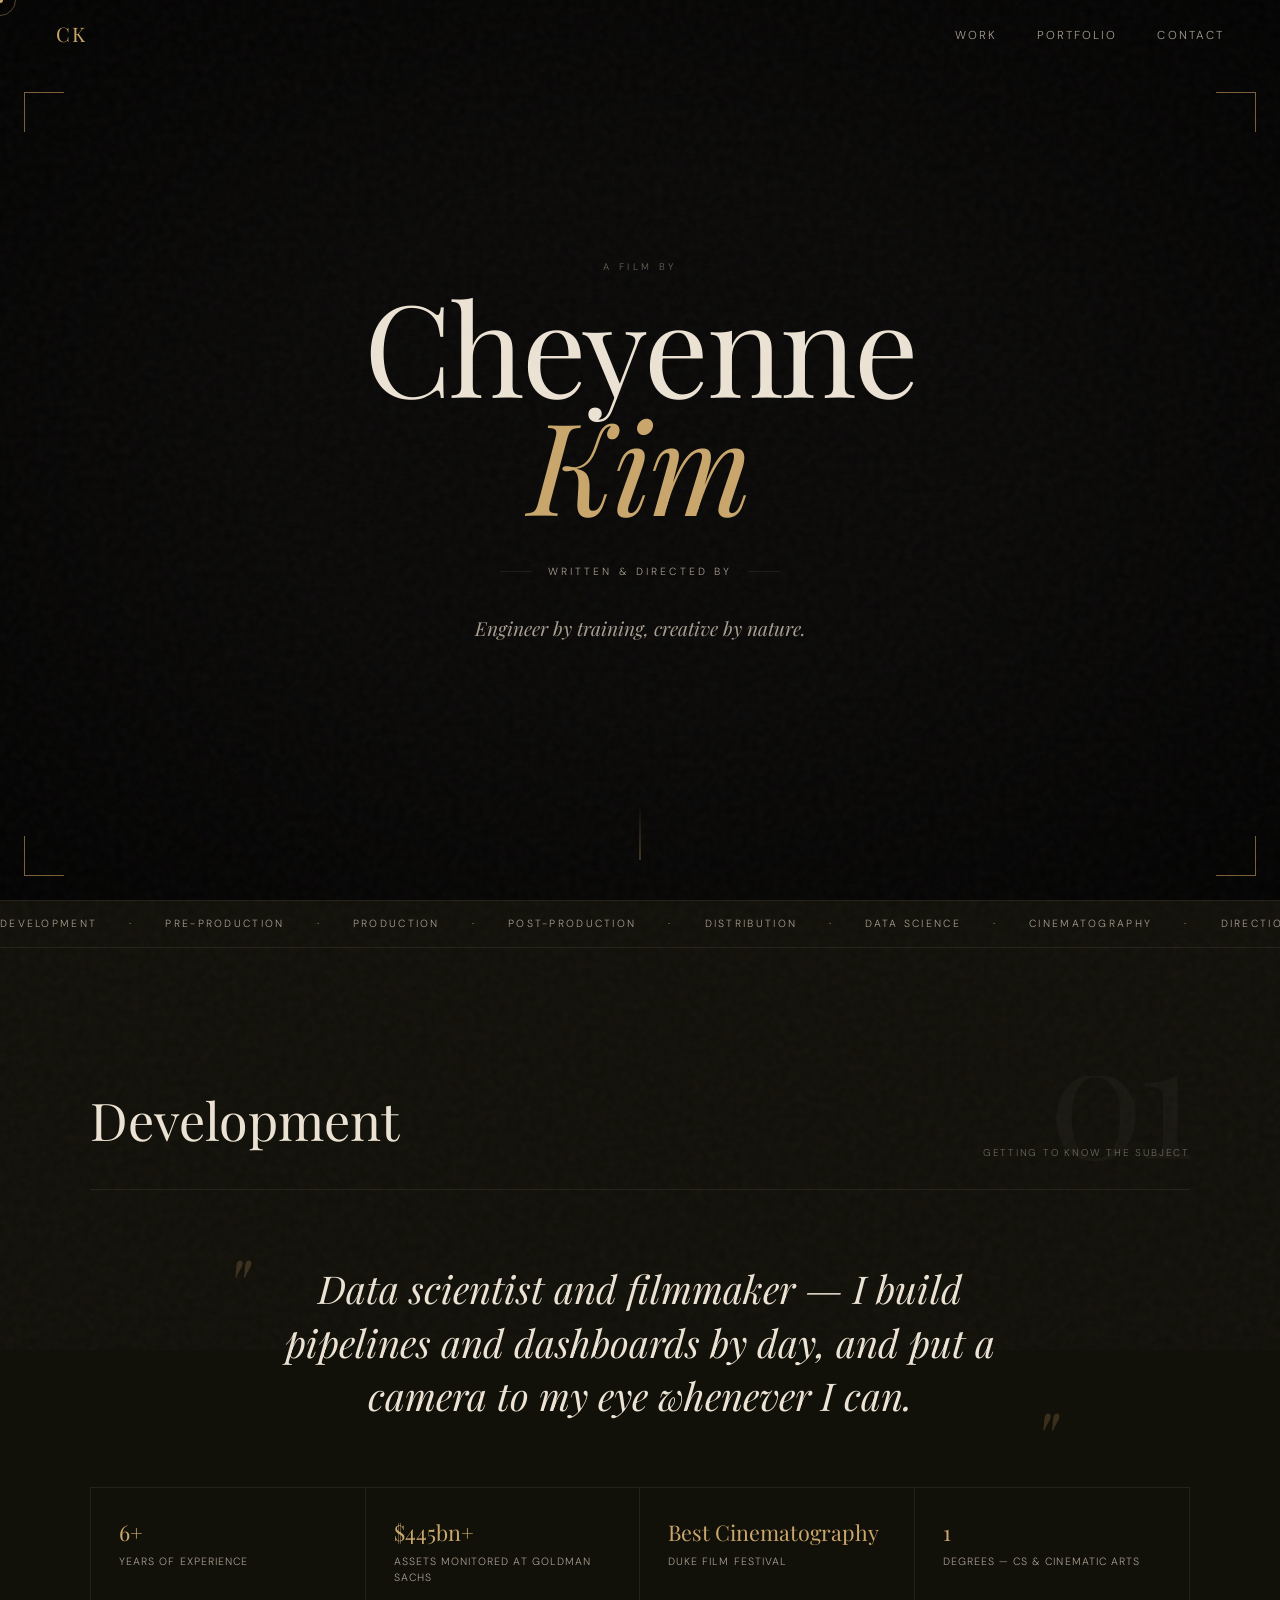
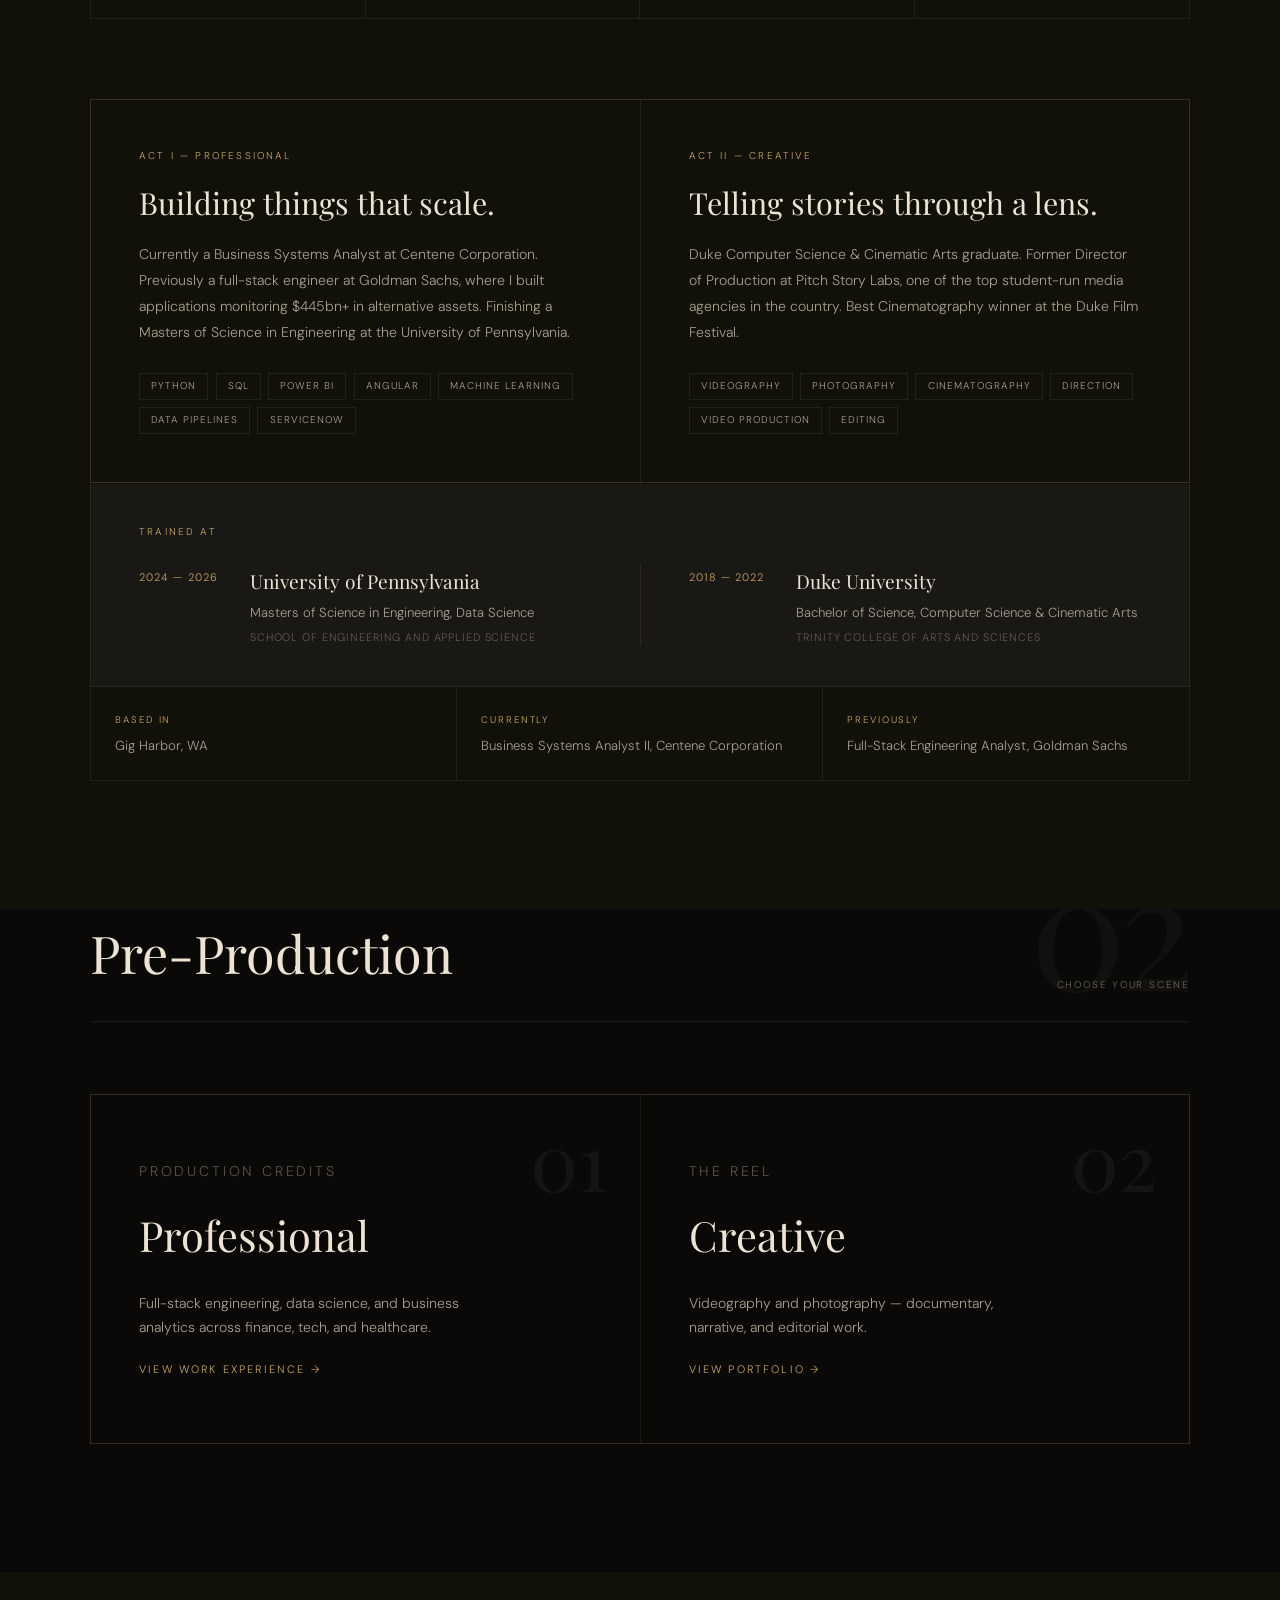
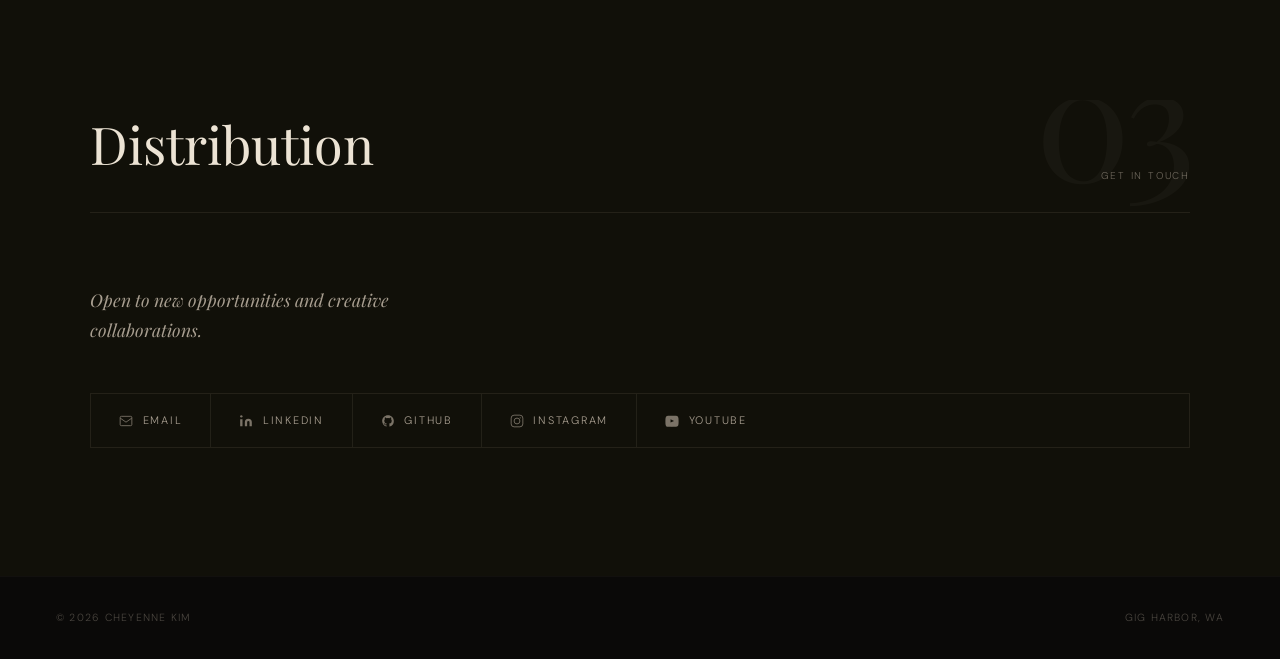
==== index.html @ cd40ec51 "Film-themed site: stage labels, education highlights, Masters/University of Pennsylvania, film proce" ====
<!DOCTYPE html>
<html lang="en">
<head>
  <meta charset="UTF-8" />
  <meta name="viewport" content="width=device-width, initial-scale=1.0" />
  <title>Cheyenne Kim</title>
  <link rel="preconnect" href="https://fonts.googleapis.com" />
  <link rel="preconnect" href="https://fonts.gstatic.com" crossorigin />
  <link href="https://fonts.googleapis.com/css2?family=Playfair+Display:ital,wght@0,400;0,600;1,400&family=DM+Sans:wght@300;400;500&display=swap" rel="stylesheet" />
  <link rel="stylesheet" href="styles.css" />
</head>
<body>

  <div id="loader">
    <span class="loader-logo">CK</span>
    <div class="loader-bar"><div class="loader-bar-fill"></div></div>
  </div>

  <div id="cursor"></div>
  <div id="cursor-ring"></div>
  <div class="grain"></div>

  <nav id="nav">
    <a href="index.html" class="nav-logo">CK</a>
    <ul class="nav-links">
      <li><a href="work.html">Work</a></li>
      <li><a href="portfolio.html">Portfolio</a></li>
      <li><a href="#contact">Contact</a></li>
    </ul>
  </nav>

  <!-- Hero -->
  <section id="hero">
    <div class="hero-frame">
      <span></span><span></span><span></span><span></span>
    </div>
    <div class="hero-content">
      <p class="hero-film-credit">A Film By</p>
      <h1>
        <span class="scramble" data-value="Cheyenne">Cheyenne</span><em><span class="scramble" data-value="Kim">Kim</span></em>
      </h1>
      <p class="hero-credit">Written &amp; Directed By</p>
      <p class="hero-tagline">Engineer by training, creative by nature.</p>
    </div>
    <a href="#about" class="scroll-hint" aria-label="Scroll down">
      <span></span>
    </a>
  </section>

  <!-- Marquee -->
  <div class="marquee-strip">
    <div class="marquee-track">
      <span>Development</span><span class="marquee-dot">·</span>
      <span>Pre-Production</span><span class="marquee-dot">·</span>
      <span>Production</span><span class="marquee-dot">·</span>
      <span>Post-Production</span><span class="marquee-dot">·</span>
      <span>Distribution</span><span class="marquee-dot">·</span>
      <span>Data Science</span><span class="marquee-dot">·</span>
      <span>Cinematography</span><span class="marquee-dot">·</span>
      <span>Direction</span><span class="marquee-dot">·</span>
      <span>Engineering</span><span class="marquee-dot">·</span>
      <span>Photography</span><span class="marquee-dot">·</span>
      <span>Development</span><span class="marquee-dot">·</span>
      <span>Pre-Production</span><span class="marquee-dot">·</span>
      <span>Production</span><span class="marquee-dot">·</span>
      <span>Post-Production</span><span class="marquee-dot">·</span>
      <span>Distribution</span><span class="marquee-dot">·</span>
      <span>Data Science</span><span class="marquee-dot">·</span>
      <span>Cinematography</span><span class="marquee-dot">·</span>
      <span>Direction</span><span class="marquee-dot">·</span>
      <span>Engineering</span><span class="marquee-dot">·</span>
      <span>Photography</span><span class="marquee-dot">·</span>
    </div>
  </div>

  <!-- Development — About -->
  <section id="about">
    <div class="container">
      <div class="section-header">
        <span class="section-num">01</span>
        <h2>Development</h2>
        <span class="section-stage">Getting to know the subject</span>
      </div>

      <p class="about-intro">
        Data scientist and filmmaker — I build pipelines and dashboards by day, and put a camera to my eye whenever I can.
      </p>

      <div class="about-stats">
        <div class="about-stat">
          <span class="about-stat-value" data-count="7" data-suffix="+">7+</span>
          <span class="about-stat-label">Years of experience</span>
        </div>
        <div class="about-stat">
          <span class="about-stat-value">$445bn+</span>
          <span class="about-stat-label">Assets monitored at Goldman Sachs</span>
        </div>
        <div class="about-stat">
          <span class="about-stat-value">Best Cinematography</span>
          <span class="about-stat-label">Duke Film Festival</span>
        </div>
        <div class="about-stat">
          <span class="about-stat-value" data-count="2" data-suffix="">2</span>
          <span class="about-stat-label">Degrees — CS &amp; Cinematic Arts</span>
        </div>
      </div>

      <!-- Dual panels -->
      <div class="about-panels">
        <div class="about-panel">
          <p class="about-panel-label">Act I — Professional</p>
          <h3 class="about-panel-heading">Building things that scale.</h3>
          <p class="about-panel-body">Currently a Business Systems Analyst at Centene Corporation. Previously a full-stack engineer at Goldman Sachs, where I built applications monitoring $445bn+ in alternative assets. Finishing a Masters of Science in Engineering at the University of Pennsylvania.</p>
          <div class="about-panel-tags">
            <span>Python</span><span>SQL</span><span>Power BI</span>
            <span>Angular</span><span>Machine Learning</span>
            <span>Data Pipelines</span><span>ServiceNow</span>
          </div>
        </div>
        <div class="about-panel">
          <p class="about-panel-label">Act II — Creative</p>
          <h3 class="about-panel-heading">Telling stories through a lens.</h3>
          <p class="about-panel-body">Duke Computer Science &amp; Cinematic Arts graduate. Former Director of Production at Pitch Story Labs, one of the top student-run media agencies in the country. Best Cinematography winner at the Duke Film Festival.</p>
          <div class="about-panel-tags">
            <span>Videography</span><span>Photography</span>
            <span>Cinematography</span><span>Direction</span>
            <span>Video Production</span><span>Editing</span>
          </div>
        </div>
      </div>

      <!-- Education — highlighted -->
      <div class="about-education">
        <p class="about-panel-label">Trained At</p>
        <div class="edu-items">
          <div class="edu-item">
            <span class="edu-years">2024 — 2026</span>
            <div class="edu-detail">
              <p class="edu-school">University of Pennsylvania</p>
              <p class="edu-degree">Masters of Science in Engineering, Data Science</p>
              <p class="edu-sub">School of Engineering and Applied Science</p>
            </div>
          </div>
          <div class="edu-divider"></div>
          <div class="edu-item">
            <span class="edu-years">2018 — 2022</span>
            <div class="edu-detail">
              <p class="edu-school">Duke University</p>
              <p class="edu-degree">Bachelor of Science, Computer Science &amp; Cinematic Arts</p>
              <p class="edu-sub">Trinity College of Arts and Sciences</p>
            </div>
          </div>
        </div>
      </div>

      <!-- Meta row -->
      <div class="about-meta-row">
        <div class="about-meta-item">
          <span class="about-meta-label">Based in</span>
          <span>Gig Harbor, WA</span>
        </div>
        <div class="about-meta-item">
          <span class="about-meta-label">Currently</span>
          <span>Business Systems Analyst II, Centene Corporation</span>
        </div>
        <div class="about-meta-item">
          <span class="about-meta-label">Previously</span>
          <span>Full-Stack Engineering Analyst, Goldman Sachs</span>
        </div>
      </div>

    </div>
  </section>

  <!-- Pre-Production — Cards -->
  <section id="overview">
    <div class="container">
      <div class="section-header">
        <span class="section-num">02</span>
        <h2>Pre-Production</h2>
        <span class="section-stage">Choose your scene</span>
      </div>
      <div class="overview-grid">

        <a href="work.html" class="overview-card">
          <div class="overview-card-inner">
            <span class="overview-card-num">01</span>
            <p class="overview-card-stage">Production Credits</p>
            <h3>Professional</h3>
            <p>Full-stack engineering, data science, and business analytics across finance, tech, and healthcare.</p>
            <span class="overview-card-link">View Work Experience →</span>
          </div>
        </a>

        <a href="portfolio.html" class="overview-card">
          <div class="overview-card-inner">
            <span class="overview-card-num">02</span>
            <p class="overview-card-stage">The Reel</p>
            <h3>Creative</h3>
            <p>Videography and photography — documentary, narrative, and editorial work.</p>
            <span class="overview-card-link">View Portfolio →</span>
          </div>
        </a>

      </div>
    </div>
  </section>

  <!-- Distribution — Contact -->
  <section id="contact">
    <div class="container contact-inner">
      <div class="section-header">
        <span class="section-num">03</span>
        <h2>Distribution</h2>
        <span class="section-stage">Get in touch</span>
      </div>
      <p class="contact-blurb">Open to new opportunities and creative collaborations.</p>
      <div class="contact-links">
        <a href="mailto:00cheyennekim@gmail.com">
          <svg viewBox="0 0 24 24" fill="none" stroke="currentColor" stroke-width="1.5"><rect x="2" y="4" width="20" height="16" rx="2"/><path d="m2 7 10 7 10-7"/></svg>
          Email
        </a>
        <a href="https://linkedin.com/in/cheyenne-kim-069908174" target="_blank" rel="noopener">
          <svg viewBox="0 0 24 24" fill="currentColor"><path d="M16 8a6 6 0 0 1 6 6v7h-4v-7a2 2 0 0 0-2-2 2 2 0 0 0-2 2v7h-4v-7a6 6 0 0 1 6-6z"/><rect x="2" y="9" width="4" height="12"/><circle cx="4" cy="4" r="2"/></svg>
          LinkedIn
        </a>
        <a href="https://github.com/cheyenne-kim" target="_blank" rel="noopener">
          <svg viewBox="0 0 24 24" fill="currentColor"><path d="M12 2C6.477 2 2 6.484 2 12.017c0 4.425 2.865 8.18 6.839 9.504.5.092.682-.217.682-.483 0-.237-.008-.868-.013-1.703-2.782.605-3.369-1.343-3.369-1.343-.454-1.158-1.11-1.466-1.11-1.466-.908-.62.069-.608.069-.608 1.003.07 1.531 1.032 1.531 1.032.892 1.53 2.341 1.088 2.91.832.092-.647.35-1.088.636-1.338-2.22-.253-4.555-1.113-4.555-4.951 0-1.093.39-1.988 1.029-2.688-.103-.253-.446-1.272.098-2.65 0 0 .84-.27 2.75 1.026A9.564 9.564 0 0 1 12 6.844a9.59 9.59 0 0 1 2.504.337c1.909-1.296 2.747-1.027 2.747-1.027.546 1.379.202 2.398.1 2.651.64.7 1.028 1.595 1.028 2.688 0 3.848-2.339 4.695-4.566 4.943.359.309.678.92.678 1.855 0 1.338-.012 2.419-.012 2.747 0 .268.18.58.688.482A10.02 10.02 0 0 0 22 12.017C22 6.484 17.522 2 12 2z"/></svg>
          GitHub
        </a>
        <a href="https://www.instagram.com/cykimfilm" target="_blank" rel="noopener">
          <svg viewBox="0 0 24 24" fill="none" stroke="currentColor" stroke-width="1.5"><rect x="2" y="2" width="20" height="20" rx="5"/><circle cx="12" cy="12" r="5"/><circle cx="17.5" cy="6.5" r="1" fill="currentColor" stroke="none"/></svg>
          Instagram
        </a>
        <a href="https://www.youtube.com/@cheyennekim" target="_blank" rel="noopener">
          <svg viewBox="0 0 24 24" fill="currentColor"><path d="M23 7s-.3-2-1.2-2.8c-1.1-1.2-2.4-1.2-3-1.3C16.2 2.8 12 2.8 12 2.8s-4.2 0-6.8.1c-.6.1-1.9.1-3 1.3C1.3 5 1 7 1 7S.7 9.2.7 11.5v2.1C.7 16 1 18 1 18s.3 2 1.2 2.8c1.1 1.2 2.6 1.1 3.3 1.2C7.6 22.2 12 22.2 12 22.2s4.2 0 6.8-.2c.6-.1 1.9-.1 3-1.3.9-.8 1.2-2.8 1.2-2.8s.3-2.2.3-4.4v-2.1C23.3 9.2 23 7 23 7zm-13.5 7.5V9l6 2.8-6 2.7z"/></svg>
          YouTube
        </a>
      </div>
    </div>
  </section>

  <footer>
    <p>© 2026 Cheyenne Kim</p>
    <p>Gig Harbor, WA</p>
  </footer>

  <script src="script.js"></script>
</body>
</html>
---- styles.css ----
/* ============================================================
   TOKENS
   ============================================================ */
:root {
  --bg:         #0a0908;
  --bg-2:       #111009;
  --bg-3:       #1a1814;
  --cream:      #ece3d4;
  --cream-dim:  #a89e90;
  --gold:       #c9a66b;
  --gold-dim:   #7a5f3a;
  --border:     rgba(200, 185, 160, 0.1);

  --font-serif: 'Playfair Display', Georgia, serif;
  --font-sans:  'DM Sans', system-ui, sans-serif;

  --nav-h: 68px;
  --max-w: 1100px;
  --gutter: clamp(1.5rem, 5vw, 3.5rem);
}

/* ============================================================
   RESET / BASE
   ============================================================ */
*, *::before, *::after { box-sizing: border-box; margin: 0; padding: 0; }

html { scroll-behavior: smooth; font-size: 16px; }

body {
  background: var(--bg);
  color: var(--cream);
  font-family: var(--font-sans);
  font-weight: 300;
  line-height: 1.7;
  overflow-x: hidden;
}

img { display: block; max-width: 100%; }
a  { color: inherit; text-decoration: none; }
ul { list-style: none; }

/* ============================================================
   FILM GRAIN
   ============================================================ */
.grain {
  position: fixed;
  inset: -50%;
  width: 200%;
  height: 200%;
  background-image: url("data:image/svg+xml,%3Csvg viewBox='0 0 256 256' xmlns='http://www.w3.org/2000/svg'%3E%3Cfilter id='noise'%3E%3CfeTurbulence type='fractalNoise' baseFrequency='0.9' numOctaves='4' stitchTiles='stitch'/%3E%3C/filter%3E%3Crect width='100%25' height='100%25' filter='url(%23noise)' opacity='1'/%3E%3C/svg%3E");
  opacity: 0.04;
  pointer-events: none;
  z-index: 9999;
  animation: grain-shift 0.5s steps(2) infinite;
}

@keyframes grain-shift {
  0%   { transform: translate(0, 0); }
  25%  { transform: translate(-2%, -3%); }
  50%  { transform: translate(3%, 1%); }
  75%  { transform: translate(-1%, 4%); }
  100% { transform: translate(2%, -2%); }
}

/* ============================================================
   PAGE LOADER
   ============================================================ */
#loader {
  position: fixed;
  inset: 0;
  background: var(--bg);
  z-index: 99999;
  display: flex;
  flex-direction: column;
  align-items: center;
  justify-content: center;
  gap: 2rem;
  transition: opacity 0.6s ease, visibility 0.6s ease;
}

#loader.hidden {
  opacity: 0;
  visibility: hidden;
  pointer-events: none;
}

.loader-logo {
  font-family: var(--font-serif);
  font-size: 3rem;
  letter-spacing: 0.15em;
  color: var(--gold);
}

.loader-bar {
  width: 120px;
  height: 1px;
  background: var(--border);
  overflow: hidden;
}

.loader-bar-fill {
  height: 100%;
  width: 0%;
  background: var(--gold);
  animation: loader-progress 0.8s ease forwards;
}

@keyframes loader-progress {
  to { width: 100%; }
}

/* ============================================================
   CUSTOM CURSOR
   ============================================================ */
#cursor {
  position: fixed;
  width: 6px;
  height: 6px;
  background: var(--gold);
  border-radius: 50%;
  pointer-events: none;
  z-index: 10000;
  transform: translate(-50%, -50%);
  transition: transform 0.05s;
}

#cursor-ring {
  position: fixed;
  width: 32px;
  height: 32px;
  border: 1px solid rgba(201, 166, 107, 0.4);
  border-radius: 50%;
  pointer-events: none;
  z-index: 9999;
  transform: translate(-50%, -50%);
  transition: width 0.2s, height 0.2s, border-color 0.2s;
}

body.cursor-hover #cursor-ring {
  width: 48px;
  height: 48px;
  border-color: rgba(201, 166, 107, 0.7);
}

@media (hover: none) {
  #cursor, #cursor-ring { display: none; }
}

/* ============================================================
   MARQUEE
   ============================================================ */
.marquee-strip {
  width: 100%;
  overflow: hidden;
  border-top: 1px solid var(--border);
  border-bottom: 1px solid var(--border);
  padding: 0.9rem 0;
  background: var(--bg-2);
}

.marquee-track {
  display: flex;
  gap: 2rem;
  width: max-content;
  animation: marquee 30s linear infinite;
}

.marquee-track span {
  font-size: 0.65rem;
  letter-spacing: 0.22em;
  text-transform: uppercase;
  color: var(--cream-dim);
  white-space: nowrap;
}

.marquee-dot {
  color: var(--gold) !important;
}

@keyframes marquee {
  from { transform: translateX(0); }
  to   { transform: translateX(-50%); }
}

/* ============================================================
   COMPANY BADGES
   ============================================================ */
.company-badge {
  display: inline-flex;
  align-items: center;
  justify-content: center;
  width: 28px;
  height: 20px;
  font-size: 0.55rem;
  letter-spacing: 0.06em;
  font-weight: 500;
  background: var(--bg-3);
  border: 1px solid var(--gold-dim);
  color: var(--gold);
  margin-right: 0.6rem;
  font-family: var(--font-sans);
}

/* ============================================================
   CONTACT SVG ICONS
   ============================================================ */
.contact-links a {
  display: flex;
  align-items: center;
  gap: 0.6rem;
}

.contact-links svg {
  width: 14px;
  height: 14px;
  flex-shrink: 0;
  opacity: 0.7;
  transition: opacity 0.2s;
}

.contact-links a:hover svg { opacity: 1; }

/* ============================================================
   NAVIGATION
   ============================================================ */
#nav {
  position: fixed;
  top: 0; left: 0; right: 0;
  height: var(--nav-h);
  display: flex;
  align-items: center;
  justify-content: space-between;
  padding: 0 var(--gutter);
  z-index: 100;
  transition: background 0.4s, border-color 0.4s;
  border-bottom: 1px solid transparent;
}

#nav.scrolled {
  background: rgba(10, 9, 8, 0.94);
  backdrop-filter: blur(14px);
  border-color: var(--border);
}

.nav-logo {
  font-family: var(--font-serif);
  font-size: 1.25rem;
  letter-spacing: 0.08em;
  color: var(--gold);
}

.nav-links {
  display: flex;
  gap: 2.5rem;
}

.nav-links a {
  font-size: 0.72rem;
  letter-spacing: 0.18em;
  text-transform: uppercase;
  color: var(--cream-dim);
  transition: color 0.2s;
}

.nav-links a:hover,
.nav-active { color: var(--cream) !important; }

/* ============================================================
   HERO
   ============================================================ */
#hero {
  position: relative;
  min-height: 100svh;
  display: flex;
  flex-direction: column;
  align-items: center;
  justify-content: center;
  text-align: center;
  padding: var(--nav-h) var(--gutter) 4rem;
  overflow: hidden;
}

/* vignette */
#hero::before {
  content: '';
  position: absolute;
  inset: 0;
  background: radial-gradient(ellipse at center, transparent 40%, rgba(0,0,0,0.7) 100%);
  pointer-events: none;
  z-index: 0;
}

/* scan lines */
#hero::after {
  content: '';
  position: absolute;
  inset: 0;
  background: repeating-linear-gradient(
    to bottom,
    transparent 0px,
    transparent 3px,
    rgba(0,0,0,0.06) 3px,
    rgba(0,0,0,0.06) 4px
  );
  pointer-events: none;
  z-index: 0;
}

/* 4-corner frame */
.hero-frame {
  position: absolute;
  inset: calc(var(--nav-h) + 1.5rem) 1.5rem 1.5rem;
  pointer-events: none;
  z-index: 1;
}

.hero-frame span {
  position: absolute;
  width: 40px;
  height: 40px;
}

.hero-frame span:nth-child(1) { top: 0; left: 0;  border-top: 1px solid var(--gold-dim); border-left:  1px solid var(--gold-dim); }
.hero-frame span:nth-child(2) { top: 0; right: 0; border-top: 1px solid var(--gold-dim); border-right: 1px solid var(--gold-dim); }
.hero-frame span:nth-child(3) { bottom: 0; left: 0;  border-bottom: 1px solid var(--gold-dim); border-left:  1px solid var(--gold-dim); }
.hero-frame span:nth-child(4) { bottom: 0; right: 0; border-bottom: 1px solid var(--gold-dim); border-right: 1px solid var(--gold-dim); }

.hero-content {
  position: relative;
  z-index: 2;
  display: flex;
  flex-direction: column;
  align-items: center;
}

.hero-eyebrow {
  font-size: 0.65rem;
  letter-spacing: 0.3em;
  text-transform: uppercase;
  color: var(--gold);
  margin-bottom: 2rem;
  display: flex;
  align-items: center;
  gap: 1rem;
}

.hero-eyebrow::before,
.hero-eyebrow::after {
  content: '';
  display: block;
  width: 32px;
  height: 1px;
  background: var(--gold-dim);
}

#hero h1 {
  font-family: var(--font-serif);
  font-size: clamp(3.5rem, 10vw, 8.5rem);
  line-height: 0.92;
  font-weight: 400;
  letter-spacing: -0.02em;
}

#hero h1 em {
  font-style: italic;
  color: var(--gold);
  display: block;
}

.hero-film-credit {
  font-size: 0.6rem;
  letter-spacing: 0.35em;
  text-transform: uppercase;
  color: var(--cream-dim);
  margin-bottom: 0.75rem;
  opacity: 0.6;
}

.hero-credit {
  margin-top: 2.5rem;
  font-size: 0.65rem;
  letter-spacing: 0.3em;
  text-transform: uppercase;
  color: var(--cream-dim);
  display: flex;
  align-items: center;
  gap: 1rem;
}

.hero-credit::before,
.hero-credit::after {
  content: '';
  display: block;
  width: 32px;
  height: 1px;
  background: var(--border);
}

.hero-tagline {
  margin-top: 2rem;
  font-family: var(--font-serif);
  font-style: italic;
  font-size: clamp(0.95rem, 1.8vw, 1.2rem);
  color: var(--cream-dim);
  max-width: 560px;
  line-height: 1.7;
}

.hero-highlights {
  margin-top: 2.5rem;
  display: flex;
  flex-wrap: wrap;
  justify-content: center;
  gap: 0.6rem;
}

.hero-highlights span {
  font-size: 0.62rem;
  letter-spacing: 0.14em;
  text-transform: uppercase;
  color: var(--gold);
  border: 1px solid var(--gold-dim);
  padding: 0.3rem 0.9rem;
  opacity: 0;
  animation: highlight-fade 0.4s ease forwards;
}

.hero-highlights span:nth-child(1) { animation-delay: 1.4s; }
.hero-highlights span:nth-child(2) { animation-delay: 1.6s; }
.hero-highlights span:nth-child(3) { animation-delay: 1.8s; }
.hero-highlights span:nth-child(4) { animation-delay: 2.0s; }
.hero-highlights span:nth-child(5) { animation-delay: 2.2s; }

@keyframes highlight-fade {
  from { opacity: 0; transform: translateY(6px); }
  to   { opacity: 1; transform: none; }
}

.scroll-hint {
  position: absolute;
  bottom: 2.5rem;
  left: 50%;
  transform: translateX(-50%);
  z-index: 2;
}

.scroll-hint span {
  display: block;
  width: 1px;
  height: 56px;
  background: linear-gradient(to bottom, transparent, var(--gold-dim));
  animation: scroll-line 1.8s ease-in-out infinite;
}

@keyframes scroll-line {
  0%   { transform: scaleY(0); transform-origin: top; }
  50%  { transform: scaleY(1); transform-origin: top; }
  51%  { transform: scaleY(1); transform-origin: bottom; }
  100% { transform: scaleY(0); transform-origin: bottom; }
}

/* ============================================================
   PAGE HEADER (work.html / portfolio.html)
   ============================================================ */
.page-header {
  min-height: 60vh;
  display: flex;
  align-items: center;
  justify-content: center;
  text-align: center;
  padding: calc(var(--nav-h) + 4rem) var(--gutter) 4rem;
  background: var(--bg);
  position: relative;
  overflow: hidden;
}

.page-header::before {
  content: '';
  position: absolute;
  inset: 0;
  background: radial-gradient(ellipse at center, transparent 30%, rgba(0,0,0,0.6) 100%);
  pointer-events: none;
}

.page-header .hero-frame {
  inset: calc(var(--nav-h) + 1rem) 1.5rem 1.5rem;
}

.page-header-content {
  position: relative;
  z-index: 2;
  display: flex;
  flex-direction: column;
  align-items: center;
  gap: 1.25rem;
}

.page-header h1 {
  font-family: var(--font-serif);
  font-size: clamp(3.5rem, 10vw, 8rem);
  font-weight: 400;
  line-height: 0.95;
  letter-spacing: -0.02em;
}

.page-header h1 em {
  font-style: italic;
  color: var(--gold);
  display: block;
}

.page-header-sub {
  font-size: 0.68rem;
  letter-spacing: 0.22em;
  text-transform: uppercase;
  color: var(--cream-dim);
  opacity: 0.6;
  margin-top: 1rem;
}

/* ============================================================
   SHARED LAYOUT
   ============================================================ */
section {
  padding: clamp(5rem, 10vw, 9rem) var(--gutter);
}

.container {
  max-width: var(--max-w);
  margin: 0 auto;
}

.section-header {
  position: relative;
  margin-bottom: 4.5rem;
  padding-bottom: 1.5rem;
  border-bottom: 1px solid var(--border);
  overflow: hidden;
  display: flex;
  align-items: baseline;
  gap: 1rem;
}

.section-stage {
  font-size: 0.62rem;
  letter-spacing: 0.18em;
  text-transform: uppercase;
  color: var(--cream-dim);
  opacity: 0.6;
  align-self: flex-end;
  margin-left: auto;
  padding-bottom: 0.2rem;
}

.section-header h2 {
  font-family: var(--font-serif);
  font-size: clamp(2rem, 5vw, 3.25rem);
  font-weight: 400;
  position: relative;
  z-index: 1;
}

.section-num {
  position: absolute;
  right: 0;
  bottom: 1rem;
  font-family: var(--font-serif);
  font-size: clamp(5rem, 14vw, 10rem);
  line-height: 1;
  color: var(--cream);
  opacity: 0.03;
  letter-spacing: -0.04em;
  pointer-events: none;
  user-select: none;
}

/* ============================================================
   ABOUT SECTION
   ============================================================ */
#about { background: var(--bg-2); }

.about-intro {
  font-family: var(--font-serif);
  font-size: clamp(1.5rem, 3.5vw, 2.4rem);
  font-style: italic;
  color: var(--cream);
  text-align: center;
  max-width: 800px;
  margin: 0 auto 4rem;
  line-height: 1.4;
  position: relative;
  padding: 0 1rem;
}

.about-intro::before,
.about-intro::after {
  content: '"';
  font-family: var(--font-serif);
  font-size: 5rem;
  line-height: 0;
  color: var(--gold-dim);
  opacity: 0.4;
  position: absolute;
}

.about-intro::before { top: 1.5rem; left: -1rem; }
.about-intro::after  { content: '"'; bottom: -1rem; right: -1rem; }

.about-stats {
  display: grid;
  grid-template-columns: repeat(4, 1fr);
  border: 1px solid var(--border);
  margin-bottom: 5rem;
}

.about-stat {
  padding: 2rem 1.75rem;
  border-right: 1px solid var(--border);
  display: flex;
  flex-direction: column;
  gap: 0.5rem;
  transition: background 0.3s;
}

.about-stat:hover { background: var(--bg-3); }
.about-stat:last-child { border-right: none; }

.about-stat-value {
  font-family: var(--font-serif);
  font-size: clamp(1rem, 1.8vw, 1.35rem);
  color: var(--gold);
  line-height: 1.2;
}

.about-stat-label {
  font-size: 0.66rem;
  letter-spacing: 0.1em;
  text-transform: uppercase;
  color: var(--cream-dim);
  line-height: 1.5;
}

.about-panels {
  display: grid;
  grid-template-columns: 1fr 1fr;
  gap: 1px;
  background: var(--border);
  border: 1px solid var(--border);
  margin-bottom: 1px;
}

.about-panel {
  background: var(--bg-2);
  padding: 3rem;
  display: flex;
  flex-direction: column;
  gap: 1.25rem;
  transition: background 0.3s;
}

.about-panel:hover { background: var(--bg-3); }

.about-panel-label {
  font-size: 0.62rem;
  letter-spacing: 0.22em;
  text-transform: uppercase;
  color: var(--gold);
}

.about-panel-heading {
  font-family: var(--font-serif);
  font-size: clamp(1.3rem, 2.5vw, 1.9rem);
  font-weight: 400;
  line-height: 1.2;
}

.about-panel-body {
  font-size: 0.88rem;
  color: var(--cream-dim);
  line-height: 1.85;
  flex: 1;
}

.about-panel-tags {
  display: flex;
  flex-wrap: wrap;
  gap: 0.45rem;
  margin-top: 0.5rem;
}

.about-panel-tags span {
  font-size: 0.62rem;
  letter-spacing: 0.1em;
  text-transform: uppercase;
  padding: 0.25rem 0.7rem;
  border: 1px solid var(--border);
  color: var(--cream-dim);
  transition: border-color 0.2s, color 0.2s;
}

.about-panel:hover .about-panel-tags span {
  border-color: var(--gold-dim);
  color: var(--cream);
}

/* Education block */
.about-education {
  border: 1px solid var(--border);
  border-top: none;
  padding: 2.5rem 3rem;
  background: var(--bg-3);
  margin-bottom: 1px;
}

.about-education > .about-panel-label {
  margin-bottom: 1.5rem;
}

.edu-items {
  display: flex;
  gap: 0;
}

.edu-item {
  display: flex;
  gap: 2rem;
  flex: 1;
  align-items: flex-start;
}

.edu-divider {
  width: 1px;
  background: var(--border);
  margin: 0 3rem;
  align-self: stretch;
}

.edu-years {
  font-size: 0.68rem;
  letter-spacing: 0.1em;
  color: var(--gold);
  white-space: nowrap;
  padding-top: 0.2rem;
}

.edu-school {
  font-family: var(--font-serif);
  font-size: 1.2rem;
  font-weight: 400;
  color: var(--cream);
  margin-bottom: 0.3rem;
}

.edu-degree {
  font-size: 0.82rem;
  color: var(--cream-dim);
  margin-bottom: 0.2rem;
}

.edu-sub {
  font-size: 0.68rem;
  letter-spacing: 0.08em;
  text-transform: uppercase;
  color: var(--cream-dim);
  opacity: 0.5;
}

.work-education {
  display: flex;
  align-items: center;
  border: 1px solid var(--border);
  margin-bottom: 4rem;
  background: var(--bg-3);
}

.work-edu-item {
  flex: 1;
  padding: 1.75rem 2rem;
  display: flex;
  flex-direction: column;
  gap: 0.3rem;
}

.work-edu-divider {
  width: 1px;
  align-self: stretch;
  background: var(--border);
}

.work-edu-label {
  font-size: 0.58rem;
  letter-spacing: 0.2em;
  text-transform: uppercase;
  color: var(--gold);
}

.work-edu-school {
  font-family: var(--font-serif);
  font-size: 1.1rem;
  color: var(--cream);
}

.work-edu-degree {
  font-size: 0.75rem;
  color: var(--cream-dim);
  line-height: 1.5;
}

.overview-card-stage {
  font-size: 0.58rem;
  letter-spacing: 0.2em;
  text-transform: uppercase;
  color: var(--cream-dim);
  opacity: 0.5;
  margin-bottom: -0.25rem;
}

@media (max-width: 700px) {
  .edu-items { flex-direction: column; }
  .edu-divider { width: 100%; height: 1px; margin: 1.5rem 0; }
  .work-education { flex-direction: column; }
  .work-edu-divider { width: 100%; height: 1px; }
}

.about-meta-row {
  display: grid;
  grid-template-columns: repeat(3, 1fr);
  border: 1px solid var(--border);
  border-top: none;
}

.about-meta-item {
  display: flex;
  flex-direction: column;
  gap: 0.4rem;
  padding: 1.5rem;
  border-right: 1px solid var(--border);
}

.about-meta-item:last-child { border-right: none; }

.about-meta-label {
  font-size: 0.6rem;
  letter-spacing: 0.2em;
  text-transform: uppercase;
  color: var(--gold);
}

.about-meta-item span:not(.about-meta-label) {
  font-size: 0.82rem;
  color: var(--cream-dim);
  line-height: 1.6;
}

@media (max-width: 700px) {
  .about-panels { grid-template-columns: 1fr; }
  .about-meta-row { grid-template-columns: 1fr; }
  .about-meta-item { border-right: none; border-bottom: 1px solid var(--border); }
  .about-meta-item:last-child { border-bottom: none; }
}

/* ============================================================
   OVERVIEW CARDS
   ============================================================ */
#overview {
  background: var(--bg);
  padding-top: 0;
}

.overview-grid {
  display: grid;
  grid-template-columns: 1fr 1fr;
  gap: 1px;
  background: var(--border);
  border: 1px solid var(--border);
}

.overview-card {
  display: block;
  background: var(--bg);
  position: relative;
  overflow: hidden;
  transition: background 0.4s;
}

.overview-card::after {
  content: '';
  position: absolute;
  bottom: 0; left: 0; right: 0;
  height: 2px;
  background: var(--gold);
  transform: scaleX(0);
  transform-origin: left;
  transition: transform 0.4s ease;
}

.overview-card:hover { background: var(--bg-3); }
.overview-card:hover::after { transform: scaleX(1); }

.overview-card-inner {
  padding: 4rem 3rem;
  display: flex;
  flex-direction: column;
  gap: 1.25rem;
  min-height: 320px;
}

.overview-card-num {
  font-family: var(--font-serif);
  font-size: 5rem;
  line-height: 1;
  color: var(--cream);
  opacity: 0.05;
  position: absolute;
  top: 1.5rem;
  right: 2rem;
  pointer-events: none;
}

.overview-card h3 {
  font-family: var(--font-serif);
  font-size: clamp(1.8rem, 3.5vw, 2.6rem);
  font-weight: 400;
  position: relative;
}

.overview-card p {
  font-size: 0.88rem;
  color: var(--cream-dim);
  line-height: 1.75;
  max-width: 320px;
  position: relative;
}

.overview-card-link {
  font-size: 0.68rem;
  letter-spacing: 0.2em;
  text-transform: uppercase;
  color: var(--gold);
  margin-top: auto;
  position: relative;
  transition: letter-spacing 0.3s;
}

.overview-card:hover .overview-card-link {
  letter-spacing: 0.28em;
}

/* ============================================================
   WORK EXPERIENCE
   ============================================================ */
#work { background: var(--bg-2); }

.timeline {
  display: flex;
  flex-direction: column;
}

.timeline-item {
  display: grid;
  grid-template-columns: 200px 1fr;
  gap: 2.5rem;
  padding: 3rem 0 3rem 2rem;
  border-bottom: 1px solid var(--border);
  position: relative;
}

.timeline-item::before {
  content: '';
  position: absolute;
  left: 0;
  top: 0; bottom: 0;
  width: 2px;
  background: var(--gold);
  transform: scaleY(0);
  transform-origin: top;
  transition: transform 0.4s ease;
}

.timeline-item:hover::before { transform: scaleY(1); }
.timeline-item:last-child { border-bottom: none; }

.timeline-meta {
  display: flex;
  flex-direction: column;
  gap: 0.4rem;
  padding-top: 0.2rem;
}

.timeline-date {
  font-size: 0.75rem;
  letter-spacing: 0.1em;
  color: var(--gold);
}

.timeline-location {
  font-size: 0.7rem;
  letter-spacing: 0.06em;
  color: var(--cream-dim);
}

.timeline-content h3 {
  font-family: var(--font-serif);
  font-size: 1.45rem;
  font-weight: 400;
  margin-bottom: 0.25rem;
}

.timeline-company {
  font-size: 0.72rem;
  letter-spacing: 0.14em;
  text-transform: uppercase;
  color: var(--gold);
  margin-bottom: 0.85rem;
}

.timeline-desc {
  font-size: 0.88rem;
  color: var(--cream-dim);
  max-width: 520px;
  margin-bottom: 1.1rem;
  line-height: 1.8;
}

.timeline-tags {
  display: flex;
  flex-wrap: wrap;
  gap: 0.5rem;
}

.timeline-tags li {
  font-size: 0.62rem;
  letter-spacing: 0.12em;
  text-transform: uppercase;
  padding: 0.2rem 0.65rem;
  border: 1px solid var(--gold-dim);
  color: var(--gold);
  opacity: 0.7;
  transition: opacity 0.2s;
}

.timeline-item:hover .timeline-tags li { opacity: 1; }

.resume-cta {
  margin-top: 4rem;
  display: flex;
  justify-content: flex-start;
}

.btn {
  display: inline-block;
  padding: 1rem 2.5rem;
  border: 1px solid var(--gold);
  color: var(--gold);
  font-family: var(--font-sans);
  font-size: 0.72rem;
  letter-spacing: 0.2em;
  text-transform: uppercase;
  transition: background 0.25s, color 0.25s, letter-spacing 0.25s;
  position: relative;
  overflow: hidden;
}

.btn::before {
  content: '';
  position: absolute;
  inset: 0;
  background: var(--gold);
  transform: scaleX(0);
  transform-origin: left;
  transition: transform 0.3s ease;
  z-index: -1;
}

.btn:hover { color: var(--bg); letter-spacing: 0.26em; }
.btn:hover::before { transform: scaleX(1); }

/* ============================================================
   PORTFOLIO TABS
   ============================================================ */
#portfolio { background: var(--bg); }

.portfolio-tabs {
  display: flex;
  margin-bottom: 3.5rem;
  border-bottom: 1px solid var(--border);
  gap: 0;
}

.tab-btn {
  background: none;
  border: none;
  border-bottom: 1px solid transparent;
  margin-bottom: -1px;
  padding: 0.85rem 2rem;
  font-family: var(--font-sans);
  font-size: 0.7rem;
  letter-spacing: 0.2em;
  text-transform: uppercase;
  color: var(--cream-dim);
  cursor: pointer;
  transition: color 0.2s, border-color 0.2s;
}

.tab-btn.active,
.tab-btn:hover { color: var(--cream); }

.tab-btn.active { border-color: var(--gold); }

.tab-panel { display: none; }
.tab-panel.active { display: block; }

/* ============================================================
   VIDEO GRID
   ============================================================ */
.video-grid {
  display: grid;
  grid-template-columns: repeat(auto-fill, minmax(min(100%, 440px), 1fr));
  gap: 2rem;
}

.video-item { display: flex; flex-direction: column; gap: 0.75rem; }

.video-wrap {
  position: relative;
  aspect-ratio: 16 / 9;
  background: var(--bg-3);
  overflow: hidden;
}

.video-wrap::after {
  content: '';
  position: absolute;
  inset: 0;
  box-shadow: inset 0 0 0 1px var(--border);
  pointer-events: none;
  z-index: 1;
}

.video-wrap iframe {
  position: absolute;
  inset: 0;
  width: 100%;
  height: 100%;
}

.video-title {
  font-size: 0.78rem;
  letter-spacing: 0.06em;
  color: var(--cream-dim);
  display: flex;
  flex-wrap: wrap;
  align-items: center;
  gap: 0.6rem;
}

.video-award {
  font-size: 0.6rem;
  letter-spacing: 0.12em;
  text-transform: uppercase;
  color: var(--gold);
  border: 1px solid var(--gold-dim);
  padding: 0.15rem 0.55rem;
}

/* ============================================================
   PHOTO GRID
   ============================================================ */
.photo-note {
  font-size: 0.8rem;
  color: var(--cream-dim);
  margin-bottom: 2rem;
}

.photo-note a {
  color: var(--gold);
  border-bottom: 1px solid var(--gold-dim);
  transition: border-color 0.2s;
}

.photo-note a:hover { border-color: var(--gold); }

.photo-grid {
  display: grid;
  grid-template-columns: repeat(3, 1fr);
  gap: 3px;
}

.photo-item {
  aspect-ratio: 1;
  overflow: hidden;
  background: var(--bg-3);
  position: relative;
}

.photo-item::after {
  content: '';
  position: absolute;
  inset: 0;
  background: rgba(0,0,0,0.3);
  transition: opacity 0.4s;
}

.photo-item:hover::after { opacity: 0; }

.photo-item img {
  width: 100%;
  height: 100%;
  object-fit: cover;
  transition: transform 0.6s ease;
  filter: grayscale(30%);
}

.photo-item:hover img {
  transform: scale(1.06);
  filter: grayscale(0%);
}

/* ============================================================
   CONTACT
   ============================================================ */
#contact { background: var(--bg-2); }

.contact-inner { max-width: var(--max-w); margin: 0 auto; }

.contact-blurb {
  font-family: var(--font-serif);
  font-style: italic;
  font-size: 1.1rem;
  color: var(--cream-dim);
  margin-bottom: 3rem;
  max-width: 400px;
}

.contact-links {
  display: flex;
  flex-wrap: wrap;
  gap: 0;
  border: 1px solid var(--border);
}

.contact-links a {
  font-size: 0.68rem;
  letter-spacing: 0.16em;
  text-transform: uppercase;
  color: var(--cream-dim);
  padding: 1.1rem 1.75rem;
  border-right: 1px solid var(--border);
  transition: color 0.2s, background 0.2s;
}

.contact-links a:last-child { border-right: none; }

.contact-links a:hover {
  color: var(--gold);
  background: var(--bg-3);
}

/* ============================================================
   FOOTER
   ============================================================ */
footer {
  padding: 2rem var(--gutter);
  border-top: 1px solid var(--border);
  display: flex;
  justify-content: space-between;
  align-items: center;
  font-size: 0.65rem;
  letter-spacing: 0.12em;
  text-transform: uppercase;
  color: var(--cream-dim);
  opacity: 0.4;
}

/* ============================================================
   RESPONSIVE
   ============================================================ */
@media (max-width: 800px) {
  .about-stats { grid-template-columns: repeat(2, 1fr); }
  .about-stat:nth-child(2) { border-right: none; }
  .about-stat:nth-child(1),
  .about-stat:nth-child(2) { border-bottom: 1px solid var(--border); }
}

@media (max-width: 700px) {
  .timeline-item { grid-template-columns: 1fr; gap: 0.5rem; }
  .timeline-meta { flex-direction: row; gap: 1rem; }
  .photo-grid { grid-template-columns: repeat(2, 1fr); }
  .nav-links { gap: 1.5rem; }
  .overview-grid { grid-template-columns: 1fr; gap: 0; }
  .about-layout { grid-template-columns: 1fr; gap: 3rem; }
  .contact-links { flex-direction: column; }
  .contact-links a { border-right: none; border-bottom: 1px solid var(--border); }
  .contact-links a:last-child { border-bottom: none; }
}

@media (max-width: 500px) {
  .about-stats { grid-template-columns: 1fr; }
  .about-stat { border-right: none !important; border-bottom: 1px solid var(--border); }
  .about-stat:last-child { border-bottom: none; }
  .about-intro::before,
  .about-intro::after { display: none; }
}

/* ============================================================
   REVEAL ANIMATION
   ============================================================ */
.fade-in {
  opacity: 0;
  transform: translateY(20px);
  transition: opacity 0.7s ease, transform 0.7s ease;
}

.fade-in.visible {
  opacity: 1;
  transform: none;
}
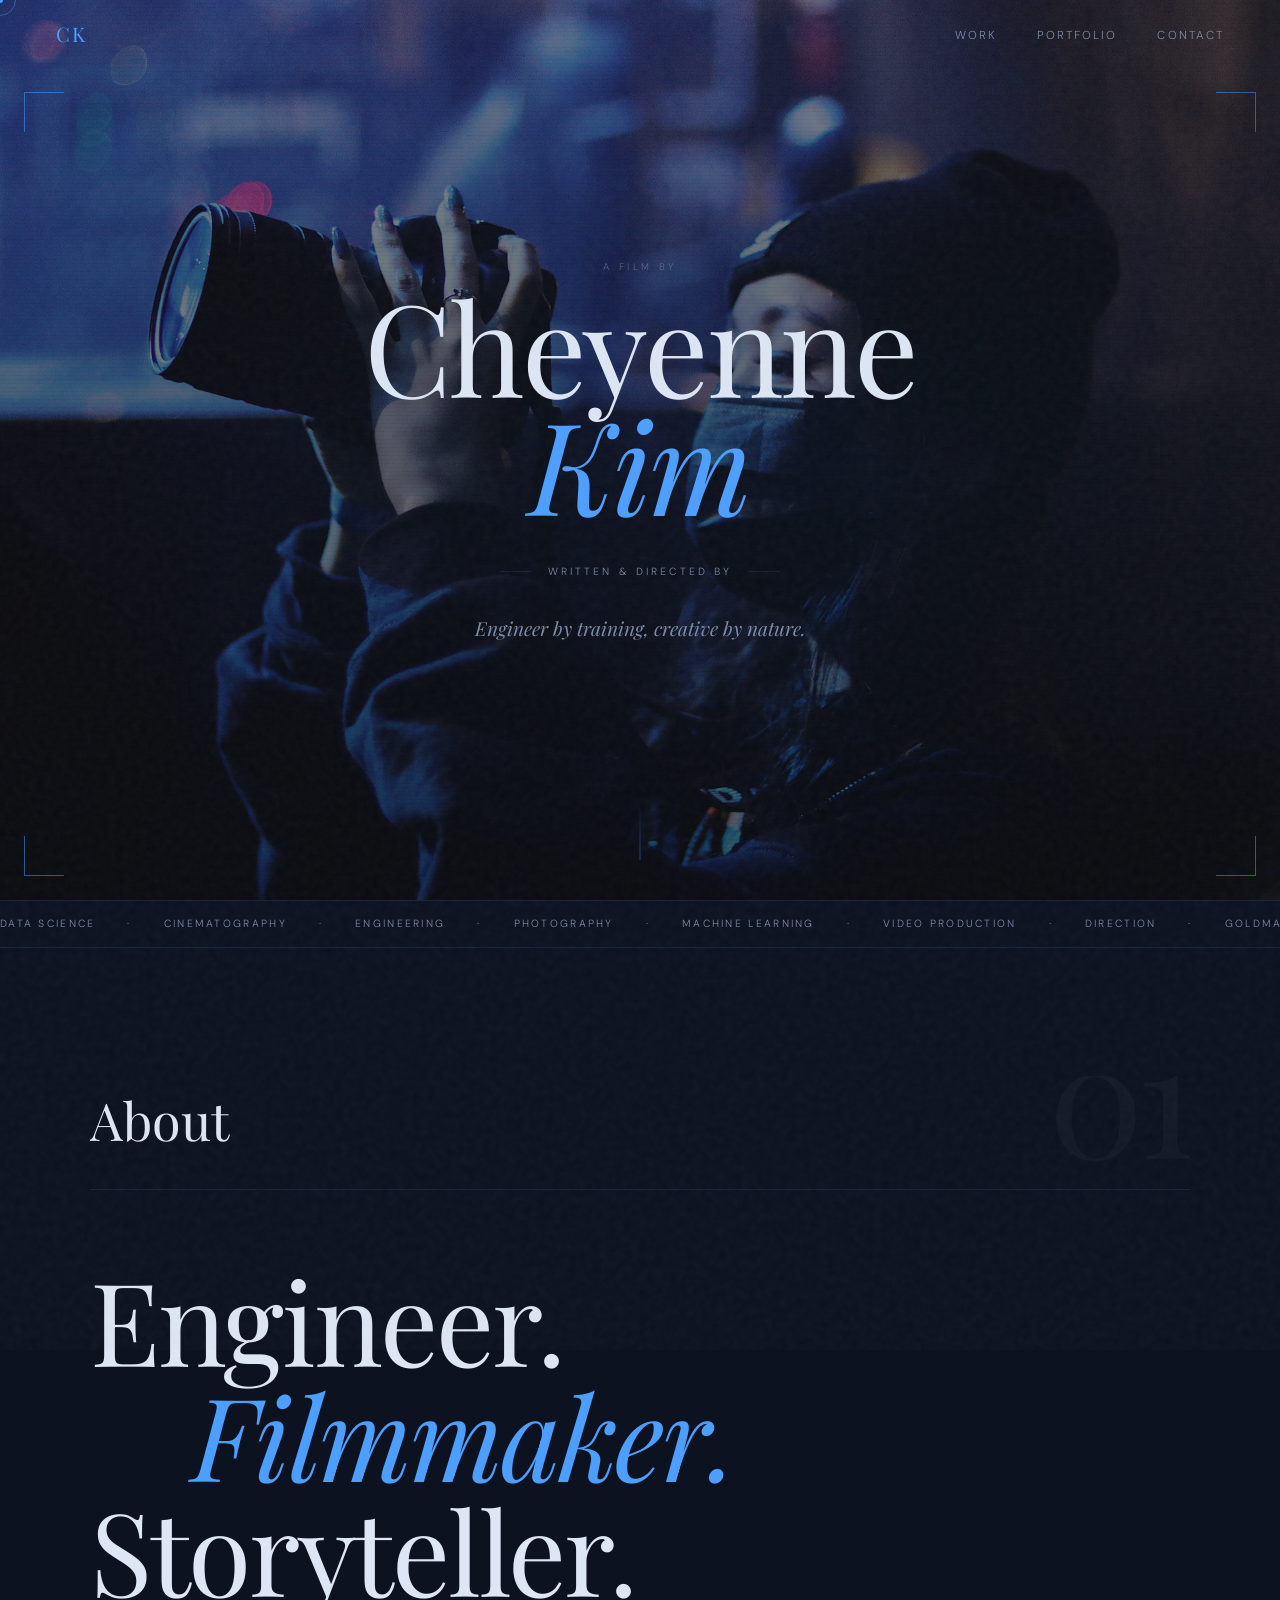
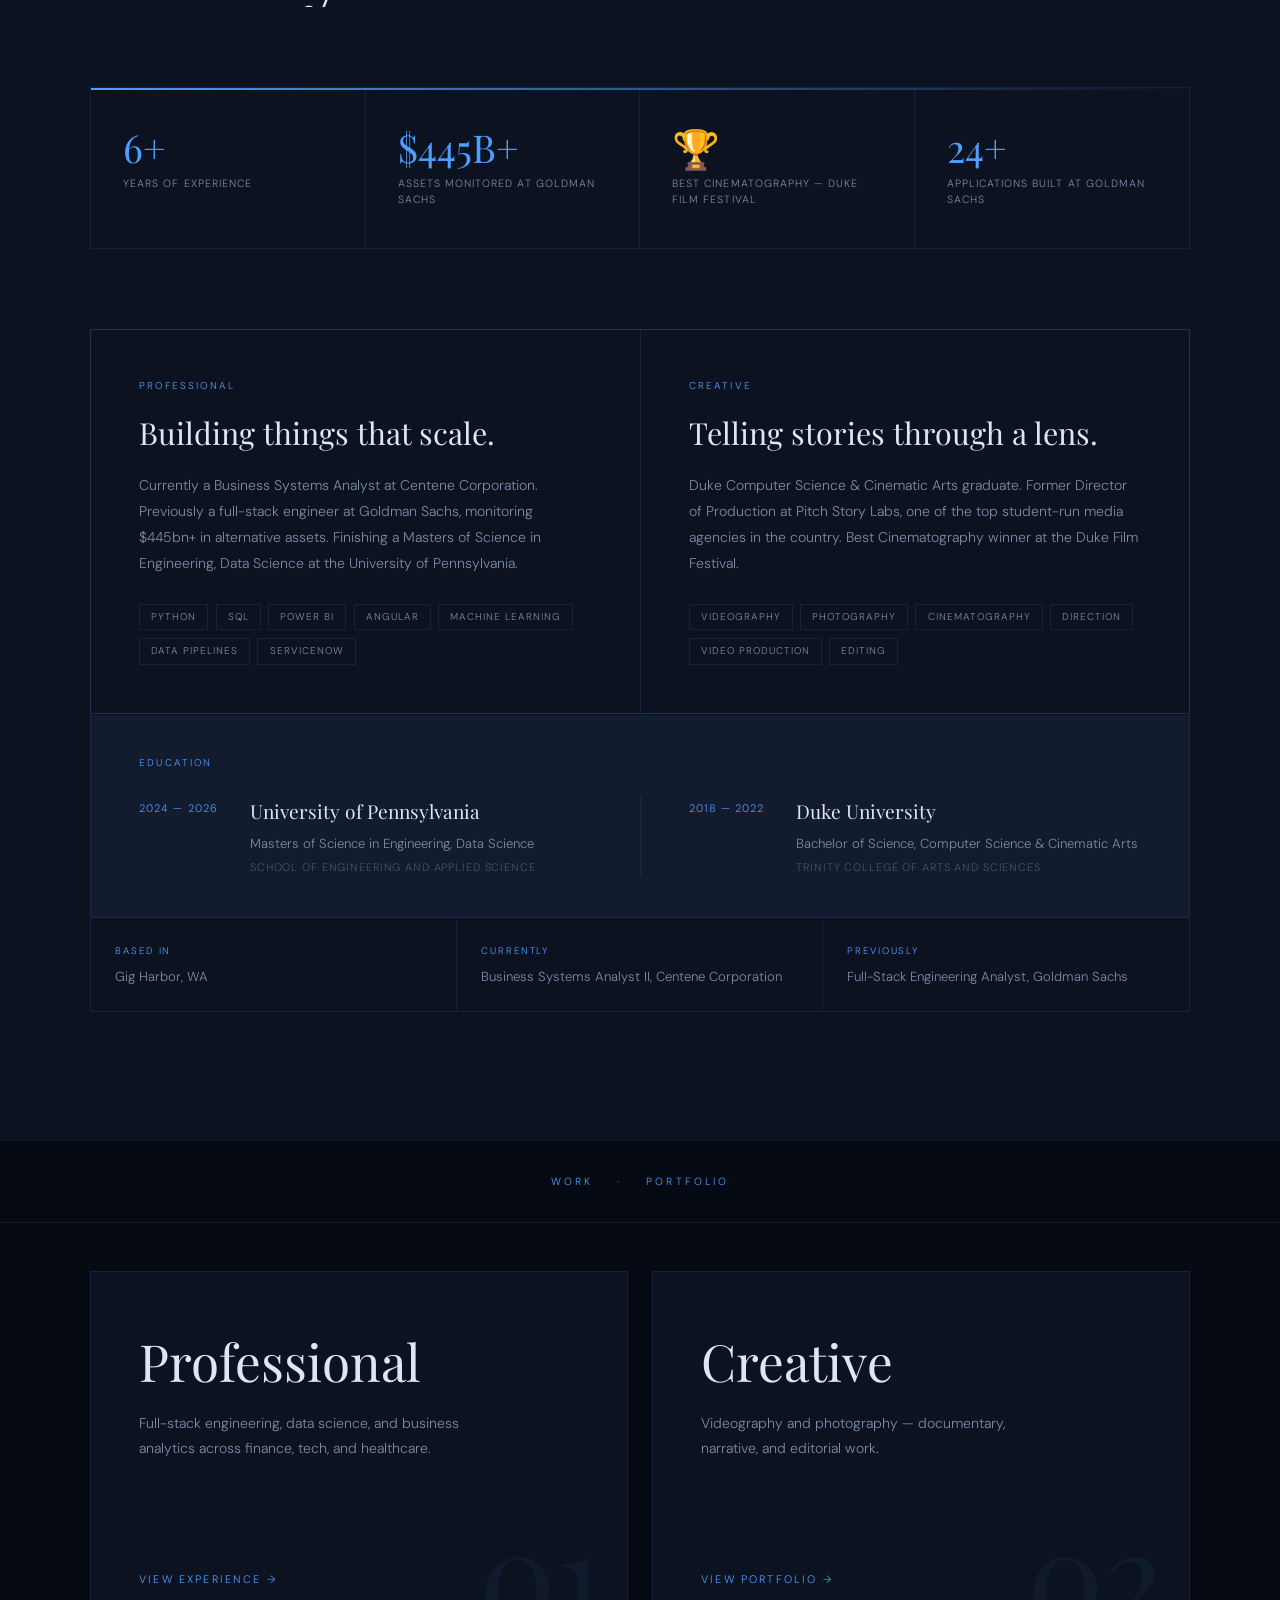
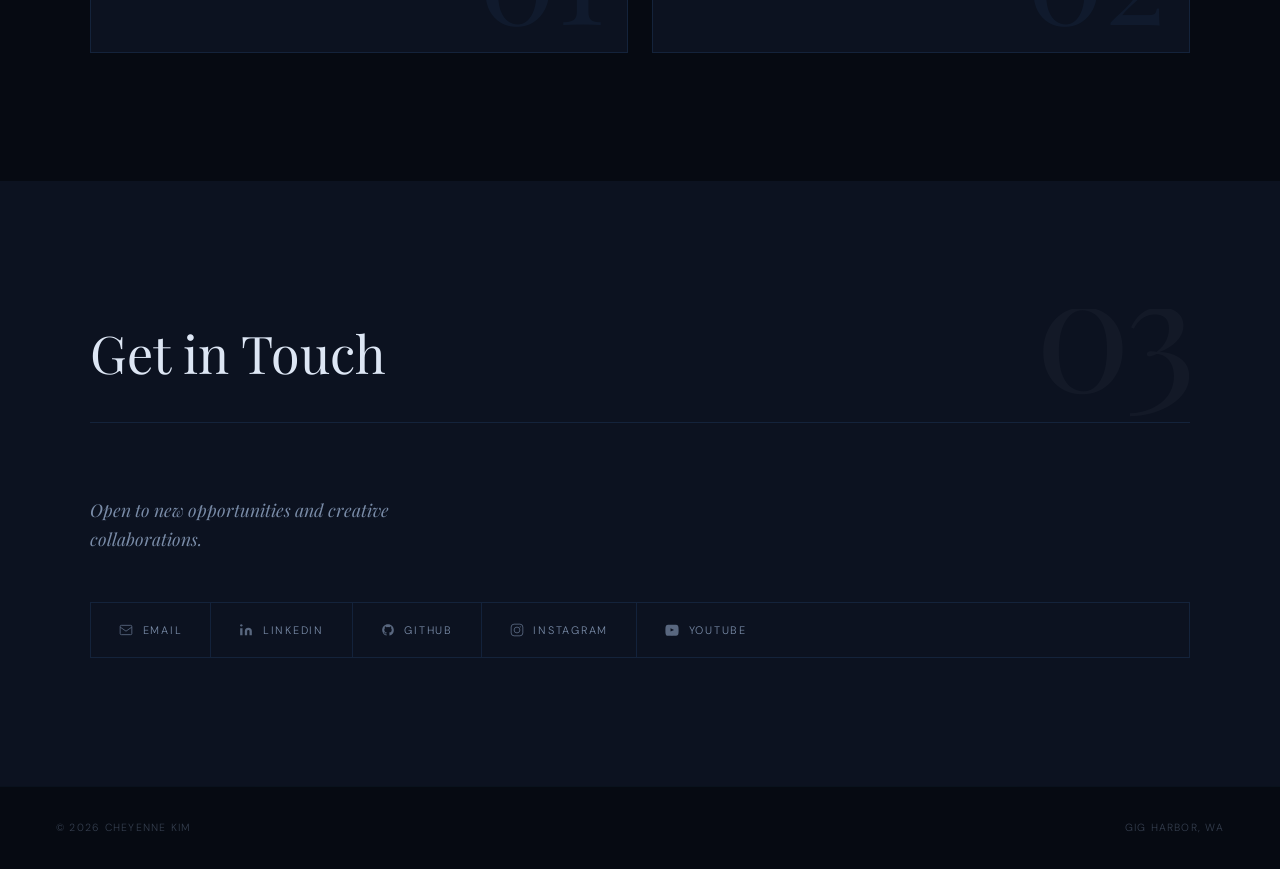
==== commit 2858dc52: "Add photo gallery collections, bold redesign, and video titles - Photo collections grid with lightbo" ====
--- a/index.html
+++ b/index.html
@@ -50,67 +50,73 @@
   <!-- Marquee -->
   <div class="marquee-strip">
     <div class="marquee-track">
-      <span>Development</span><span class="marquee-dot">·</span>
-      <span>Pre-Production</span><span class="marquee-dot">·</span>
-      <span>Production</span><span class="marquee-dot">·</span>
-      <span>Post-Production</span><span class="marquee-dot">·</span>
-      <span>Distribution</span><span class="marquee-dot">·</span>
       <span>Data Science</span><span class="marquee-dot">·</span>
       <span>Cinematography</span><span class="marquee-dot">·</span>
-      <span>Direction</span><span class="marquee-dot">·</span>
       <span>Engineering</span><span class="marquee-dot">·</span>
       <span>Photography</span><span class="marquee-dot">·</span>
-      <span>Development</span><span class="marquee-dot">·</span>
-      <span>Pre-Production</span><span class="marquee-dot">·</span>
-      <span>Production</span><span class="marquee-dot">·</span>
-      <span>Post-Production</span><span class="marquee-dot">·</span>
-      <span>Distribution</span><span class="marquee-dot">·</span>
+      <span>Machine Learning</span><span class="marquee-dot">·</span>
+      <span>Video Production</span><span class="marquee-dot">·</span>
+      <span>Direction</span><span class="marquee-dot">·</span>
+      <span>Goldman Sachs</span><span class="marquee-dot">·</span>
+      <span>Centene</span><span class="marquee-dot">·</span>
+      <span>Duke University</span><span class="marquee-dot">·</span>
+      <span>University of Pennsylvania</span><span class="marquee-dot">·</span>
       <span>Data Science</span><span class="marquee-dot">·</span>
       <span>Cinematography</span><span class="marquee-dot">·</span>
-      <span>Direction</span><span class="marquee-dot">·</span>
       <span>Engineering</span><span class="marquee-dot">·</span>
       <span>Photography</span><span class="marquee-dot">·</span>
+      <span>Machine Learning</span><span class="marquee-dot">·</span>
+      <span>Video Production</span><span class="marquee-dot">·</span>
+      <span>Direction</span><span class="marquee-dot">·</span>
+      <span>Goldman Sachs</span><span class="marquee-dot">·</span>
+      <span>Centene</span><span class="marquee-dot">·</span>
+      <span>Duke University</span><span class="marquee-dot">·</span>
+      <span>University of Pennsylvania</span><span class="marquee-dot">·</span>
     </div>
   </div>
 
-  <!-- Development — About -->
+  <!-- About -->
   <section id="about">
     <div class="container">
+
       <div class="section-header">
         <span class="section-num">01</span>
-        <h2>Development</h2>
-        <span class="section-stage">Getting to know the subject</span>
-      </div>
-
-      <p class="about-intro">
-        Data scientist and filmmaker — I build pipelines and dashboards by day, and put a camera to my eye whenever I can.
-      </p>
-
+        <h2>About</h2>
+      </div>
+
+      <!-- Big bold intro -->
+      <div class="about-hero-text">
+        <h3 class="about-big-line">Engineer.</h3>
+        <h3 class="about-big-line indent"><em>Filmmaker.</em></h3>
+        <h3 class="about-big-line">Storyteller.</h3>
+      </div>
+
+      <!-- Stats -->
       <div class="about-stats">
         <div class="about-stat">
           <span class="about-stat-value" data-count="7" data-suffix="+">7+</span>
           <span class="about-stat-label">Years of experience</span>
         </div>
         <div class="about-stat">
-          <span class="about-stat-value">$445bn+</span>
+          <span class="about-stat-value">$445B+</span>
           <span class="about-stat-label">Assets monitored at Goldman Sachs</span>
         </div>
         <div class="about-stat">
-          <span class="about-stat-value">Best Cinematography</span>
-          <span class="about-stat-label">Duke Film Festival</span>
-        </div>
-        <div class="about-stat">
-          <span class="about-stat-value" data-count="2" data-suffix="">2</span>
-          <span class="about-stat-label">Degrees — CS &amp; Cinematic Arts</span>
+          <span class="about-stat-value">&#127942;</span>
+          <span class="about-stat-label">Best Cinematography — Duke Film Festival</span>
+        </div>
+        <div class="about-stat">
+          <span class="about-stat-value" data-count="25" data-suffix="+">25+</span>
+          <span class="about-stat-label">Applications built at Goldman Sachs</span>
         </div>
       </div>
 
       <!-- Dual panels -->
       <div class="about-panels">
         <div class="about-panel">
-          <p class="about-panel-label">Act I — Professional</p>
+          <p class="about-panel-label">Professional</p>
           <h3 class="about-panel-heading">Building things that scale.</h3>
-          <p class="about-panel-body">Currently a Business Systems Analyst at Centene Corporation. Previously a full-stack engineer at Goldman Sachs, where I built applications monitoring $445bn+ in alternative assets. Finishing a Masters of Science in Engineering at the University of Pennsylvania.</p>
+          <p class="about-panel-body">Currently a Business Systems Analyst at Centene Corporation. Previously a full-stack engineer at Goldman Sachs, monitoring $445bn+ in alternative assets. Finishing a Masters of Science in Engineering, Data Science at the University of Pennsylvania.</p>
           <div class="about-panel-tags">
             <span>Python</span><span>SQL</span><span>Power BI</span>
             <span>Angular</span><span>Machine Learning</span>
@@ -118,7 +124,7 @@
           </div>
         </div>
         <div class="about-panel">
-          <p class="about-panel-label">Act II — Creative</p>
+          <p class="about-panel-label">Creative</p>
           <h3 class="about-panel-heading">Telling stories through a lens.</h3>
           <p class="about-panel-body">Duke Computer Science &amp; Cinematic Arts graduate. Former Director of Production at Pitch Story Labs, one of the top student-run media agencies in the country. Best Cinematography winner at the Duke Film Festival.</p>
           <div class="about-panel-tags">
@@ -129,9 +135,9 @@
         </div>
       </div>
 
-      <!-- Education — highlighted -->
+      <!-- Education -->
       <div class="about-education">
-        <p class="about-panel-label">Trained At</p>
+        <p class="about-panel-label">Education</p>
         <div class="edu-items">
           <div class="edu-item">
             <span class="edu-years">2024 — 2026</span>
@@ -172,30 +178,30 @@
     </div>
   </section>
 
-  <!-- Pre-Production — Cards -->
+  <!-- Accent divider -->
+  <div class="section-divider">
+    <span>Work</span>
+    <span>·</span>
+    <span>Portfolio</span>
+  </div>
+
+  <!-- Overview Cards -->
   <section id="overview">
     <div class="container">
-      <div class="section-header">
-        <span class="section-num">02</span>
-        <h2>Pre-Production</h2>
-        <span class="section-stage">Choose your scene</span>
-      </div>
       <div class="overview-grid">
 
         <a href="work.html" class="overview-card">
           <div class="overview-card-inner">
             <span class="overview-card-num">01</span>
-            <p class="overview-card-stage">Production Credits</p>
             <h3>Professional</h3>
             <p>Full-stack engineering, data science, and business analytics across finance, tech, and healthcare.</p>
-            <span class="overview-card-link">View Work Experience →</span>
+            <span class="overview-card-link">View Experience →</span>
           </div>
         </a>
 
         <a href="portfolio.html" class="overview-card">
           <div class="overview-card-inner">
             <span class="overview-card-num">02</span>
-            <p class="overview-card-stage">The Reel</p>
             <h3>Creative</h3>
             <p>Videography and photography — documentary, narrative, and editorial work.</p>
             <span class="overview-card-link">View Portfolio →</span>
@@ -206,13 +212,12 @@
     </div>
   </section>
 
-  <!-- Distribution — Contact -->
+  <!-- Contact -->
   <section id="contact">
     <div class="container contact-inner">
       <div class="section-header">
         <span class="section-num">03</span>
-        <h2>Distribution</h2>
-        <span class="section-stage">Get in touch</span>
+        <h2>Get in Touch</h2>
       </div>
       <p class="contact-blurb">Open to new opportunities and creative collaborations.</p>
       <div class="contact-links">
--- a/styles.css
+++ b/styles.css
@@ -2,14 +2,15 @@
    TOKENS
    ============================================================ */
 :root {
-  --bg:         #0a0908;
-  --bg-2:       #111009;
-  --bg-3:       #1a1814;
-  --cream:      #ece3d4;
-  --cream-dim:  #a89e90;
-  --gold:       #c9a66b;
-  --gold-dim:   #7a5f3a;
-  --border:     rgba(200, 185, 160, 0.1);
+  --bg:         #060a12;
+  --bg-2:       #0c1220;
+  --bg-3:       #131b2e;
+  --cream:      #dde6f4;
+  --cream-dim:  #7a8ca8;
+  --gold:       #4d9fff;
+  --gold-dim:   #1e4a80;
+  --accent-red: #e8364a;
+  --border:     rgba(77, 159, 255, 0.12);
 
   --font-serif: 'Playfair Display', Georgia, serif;
   --font-sans:  'DM Sans', system-ui, sans-serif;
@@ -128,7 +129,7 @@
   position: fixed;
   width: 32px;
   height: 32px;
-  border: 1px solid rgba(201, 166, 107, 0.4);
+  border: 1px solid rgba(77, 159, 255, 0.4);
   border-radius: 50%;
   pointer-events: none;
   z-index: 9999;
@@ -139,7 +140,7 @@
 body.cursor-hover #cursor-ring {
   width: 48px;
   height: 48px;
-  border-color: rgba(201, 166, 107, 0.7);
+  border-color: rgba(77, 159, 255, 0.8);
 }
 
 @media (hover: none) {
@@ -280,12 +281,21 @@
   overflow: hidden;
 }
 
-/* vignette */
+/* Hero background image */
+#hero {
+  background-image: url('hero.jpg');
+  background-size: cover;
+  background-position: center 20%;
+}
+
+/* Dark overlay so text reads clearly */
 #hero::before {
   content: '';
   position: absolute;
   inset: 0;
-  background: radial-gradient(ellipse at center, transparent 40%, rgba(0,0,0,0.7) 100%);
+  background:
+    linear-gradient(to bottom, rgba(6,10,18,0.45) 0%, rgba(6,10,18,0.65) 100%),
+    radial-gradient(ellipse at 60% 50%, rgba(20,60,130,0.25) 0%, transparent 70%);
   pointer-events: none;
   z-index: 0;
 }
@@ -299,8 +309,8 @@
     to bottom,
     transparent 0px,
     transparent 3px,
-    rgba(0,0,0,0.06) 3px,
-    rgba(0,0,0,0.06) 4px
+    rgba(0,0,0,0.04) 3px,
+    rgba(0,0,0,0.04) 4px
   );
   pointer-events: none;
   z-index: 0;
@@ -320,10 +330,10 @@
   height: 40px;
 }
 
-.hero-frame span:nth-child(1) { top: 0; left: 0;  border-top: 1px solid var(--gold-dim); border-left:  1px solid var(--gold-dim); }
-.hero-frame span:nth-child(2) { top: 0; right: 0; border-top: 1px solid var(--gold-dim); border-right: 1px solid var(--gold-dim); }
-.hero-frame span:nth-child(3) { bottom: 0; left: 0;  border-bottom: 1px solid var(--gold-dim); border-left:  1px solid var(--gold-dim); }
-.hero-frame span:nth-child(4) { bottom: 0; right: 0; border-bottom: 1px solid var(--gold-dim); border-right: 1px solid var(--gold-dim); }
+.hero-frame span:nth-child(1) { top: 0; left: 0;  border-top: 1px solid rgba(77,159,255,0.5); border-left:  1px solid rgba(77,159,255,0.5); }
+.hero-frame span:nth-child(2) { top: 0; right: 0; border-top: 1px solid rgba(77,159,255,0.5); border-right: 1px solid rgba(77,159,255,0.5); }
+.hero-frame span:nth-child(3) { bottom: 0; left: 0;  border-bottom: 1px solid rgba(77,159,255,0.5); border-left:  1px solid rgba(77,159,255,0.5); }
+.hero-frame span:nth-child(4) { bottom: 0; right: 0; border-bottom: 1px solid rgba(77,159,255,0.5); border-right: 1px solid rgba(77,159,255,0.5); }
 
 .hero-content {
   position: relative;
@@ -463,22 +473,23 @@
    PAGE HEADER (work.html / portfolio.html)
    ============================================================ */
 .page-header {
-  min-height: 60vh;
-  display: flex;
-  align-items: center;
-  justify-content: center;
-  text-align: center;
+  min-height: 55vh;
+  display: flex;
+  align-items: flex-end;
   padding: calc(var(--nav-h) + 4rem) var(--gutter) 4rem;
   background: var(--bg);
   position: relative;
   overflow: hidden;
-}
-
+  border-bottom: 1px solid var(--border);
+}
+
+/* Blue glow accent in top-left */
 .page-header::before {
   content: '';
   position: absolute;
-  inset: 0;
-  background: radial-gradient(ellipse at center, transparent 30%, rgba(0,0,0,0.6) 100%);
+  top: -10%; left: -5%;
+  width: 50%; height: 60%;
+  background: radial-gradient(ellipse, rgba(77,159,255,0.08) 0%, transparent 70%);
   pointer-events: none;
 }
 
@@ -491,16 +502,19 @@
   z-index: 2;
   display: flex;
   flex-direction: column;
-  align-items: center;
-  gap: 1.25rem;
+  align-items: flex-start;
+  gap: 1rem;
+  max-width: var(--max-w);
+  margin: 0 auto;
+  width: 100%;
 }
 
 .page-header h1 {
   font-family: var(--font-serif);
-  font-size: clamp(3.5rem, 10vw, 8rem);
+  font-size: clamp(4rem, 12vw, 10rem);
   font-weight: 400;
-  line-height: 0.95;
-  letter-spacing: -0.02em;
+  line-height: 0.9;
+  letter-spacing: -0.03em;
 }
 
 .page-header h1 em {
@@ -579,46 +593,51 @@
    ============================================================ */
 #about { background: var(--bg-2); }
 
-.about-intro {
-  font-family: var(--font-serif);
-  font-size: clamp(1.5rem, 3.5vw, 2.4rem);
+/* Bold stacked intro lines */
+.about-hero-text {
+  margin-bottom: 5rem;
+  overflow: hidden;
+}
+
+.about-big-line {
+  font-family: var(--font-serif);
+  font-size: clamp(3.5rem, 9vw, 7.5rem);
+  font-weight: 400;
+  line-height: 1;
+  letter-spacing: -0.02em;
+  color: var(--cream);
+}
+
+.about-big-line.indent { padding-left: clamp(2rem, 8vw, 8rem); }
+
+.about-big-line em {
   font-style: italic;
-  color: var(--cream);
-  text-align: center;
-  max-width: 800px;
-  margin: 0 auto 4rem;
-  line-height: 1.4;
-  position: relative;
-  padding: 0 1rem;
-}
-
-.about-intro::before,
-.about-intro::after {
-  content: '"';
-  font-family: var(--font-serif);
-  font-size: 5rem;
-  line-height: 0;
-  color: var(--gold-dim);
-  opacity: 0.4;
-  position: absolute;
-}
-
-.about-intro::before { top: 1.5rem; left: -1rem; }
-.about-intro::after  { content: '"'; bottom: -1rem; right: -1rem; }
-
+  color: var(--gold);
+}
+
+/* Stats — big and bold */
 .about-stats {
   display: grid;
   grid-template-columns: repeat(4, 1fr);
   border: 1px solid var(--border);
   margin-bottom: 5rem;
+  position: relative;
+}
+
+.about-stats::before {
+  content: '';
+  position: absolute;
+  top: 0; left: 0; right: 0;
+  height: 2px;
+  background: linear-gradient(to right, var(--gold), transparent);
 }
 
 .about-stat {
-  padding: 2rem 1.75rem;
+  padding: 2.5rem 2rem;
   border-right: 1px solid var(--border);
   display: flex;
   flex-direction: column;
-  gap: 0.5rem;
+  gap: 0.6rem;
   transition: background 0.3s;
 }
 
@@ -627,9 +646,9 @@
 
 .about-stat-value {
   font-family: var(--font-serif);
-  font-size: clamp(1rem, 1.8vw, 1.35rem);
-  color: var(--gold);
-  line-height: 1.2;
+  font-size: clamp(1.6rem, 3vw, 2.5rem);
+  color: var(--gold);
+  line-height: 1;
 }
 
 .about-stat-label {
@@ -862,66 +881,95 @@
 /* ============================================================
    OVERVIEW CARDS
    ============================================================ */
+/* Section divider */
+.section-divider {
+  display: flex;
+  align-items: center;
+  justify-content: center;
+  gap: 1.5rem;
+  padding: 2rem var(--gutter);
+  background: var(--bg);
+  border-top: 1px solid var(--border);
+  border-bottom: 1px solid var(--border);
+  font-size: 0.65rem;
+  letter-spacing: 0.3em;
+  text-transform: uppercase;
+  color: var(--gold);
+}
+
 #overview {
   background: var(--bg);
-  padding-top: 0;
+  padding-top: 3rem;
 }
 
 .overview-grid {
   display: grid;
   grid-template-columns: 1fr 1fr;
-  gap: 1px;
-  background: var(--border);
-  border: 1px solid var(--border);
+  gap: 1.5rem;
 }
 
 .overview-card {
   display: block;
-  background: var(--bg);
+  background: var(--bg-2);
   position: relative;
   overflow: hidden;
-  transition: background 0.4s;
+  transition: background 0.4s, transform 0.3s;
+  border: 1px solid var(--border);
+}
+
+.overview-card::before {
+  content: '';
+  position: absolute;
+  inset: 0;
+  background: radial-gradient(ellipse at bottom left, rgba(77,159,255,0.06) 0%, transparent 60%);
+  opacity: 0;
+  transition: opacity 0.4s;
 }
 
 .overview-card::after {
   content: '';
   position: absolute;
-  bottom: 0; left: 0; right: 0;
-  height: 2px;
+  top: 0; left: 0; bottom: 0;
+  width: 3px;
   background: var(--gold);
-  transform: scaleX(0);
-  transform-origin: left;
+  transform: scaleY(0);
+  transform-origin: bottom;
   transition: transform 0.4s ease;
 }
 
-.overview-card:hover { background: var(--bg-3); }
-.overview-card:hover::after { transform: scaleX(1); }
+.overview-card:hover { background: var(--bg-3); transform: translateY(-4px); }
+.overview-card:hover::before { opacity: 1; }
+.overview-card:hover::after { transform: scaleY(1); }
 
 .overview-card-inner {
   padding: 4rem 3rem;
   display: flex;
   flex-direction: column;
-  gap: 1.25rem;
-  min-height: 320px;
+  gap: 1.5rem;
+  min-height: 380px;
 }
 
 .overview-card-num {
   font-family: var(--font-serif);
-  font-size: 5rem;
+  font-size: 8rem;
   line-height: 1;
-  color: var(--cream);
-  opacity: 0.05;
-  position: absolute;
-  top: 1.5rem;
-  right: 2rem;
+  color: var(--gold);
+  opacity: 0.06;
+  position: absolute;
+  bottom: 1rem;
+  right: 1.5rem;
   pointer-events: none;
-}
+  transition: opacity 0.4s;
+}
+
+.overview-card:hover .overview-card-num { opacity: 0.12; }
 
 .overview-card h3 {
   font-family: var(--font-serif);
-  font-size: clamp(1.8rem, 3.5vw, 2.6rem);
+  font-size: clamp(2.2rem, 4vw, 3.2rem);
   font-weight: 400;
   position: relative;
+  line-height: 1;
 }
 
 .overview-card p {
@@ -1164,56 +1212,184 @@
 }
 
 /* ============================================================
-   PHOTO GRID
-   ============================================================ */
-.photo-note {
-  font-size: 0.8rem;
-  color: var(--cream-dim);
-  margin-bottom: 2rem;
-}
-
-.photo-note a {
-  color: var(--gold);
-  border-bottom: 1px solid var(--gold-dim);
-  transition: border-color 0.2s;
-}
-
-.photo-note a:hover { border-color: var(--gold); }
-
-.photo-grid {
+   COLLECTIONS GRID
+   ============================================================ */
+.collections-grid {
   display: grid;
-  grid-template-columns: repeat(3, 1fr);
+  grid-template-columns: repeat(5, 1fr);
   gap: 3px;
 }
 
-.photo-item {
-  aspect-ratio: 1;
+.collection-card {
+  position: relative;
+  aspect-ratio: 3 / 4;
   overflow: hidden;
+  cursor: pointer;
   background: var(--bg-3);
-  position: relative;
-}
-
-.photo-item::after {
-  content: '';
-  position: absolute;
-  inset: 0;
-  background: rgba(0,0,0,0.3);
-  transition: opacity 0.4s;
-}
-
-.photo-item:hover::after { opacity: 0; }
-
-.photo-item img {
+}
+
+.collection-card img {
   width: 100%;
   height: 100%;
   object-fit: cover;
-  transition: transform 0.6s ease;
-  filter: grayscale(30%);
-}
-
-.photo-item:hover img {
-  transform: scale(1.06);
+  transition: transform 0.6s ease, filter 0.4s;
+  filter: grayscale(20%);
+}
+
+.collection-card:hover img {
+  transform: scale(1.05);
   filter: grayscale(0%);
+}
+
+.collection-card::after {
+  content: '';
+  position: absolute;
+  inset: 0;
+  background: linear-gradient(to top, rgba(6,10,18,0.75) 0%, transparent 55%);
+  pointer-events: none;
+}
+
+.collection-info {
+  position: absolute;
+  bottom: 0; left: 0; right: 0;
+  padding: 1.25rem 1.5rem;
+  z-index: 2;
+  display: flex;
+  justify-content: space-between;
+  align-items: flex-end;
+}
+
+.collection-name {
+  font-family: var(--font-serif);
+  font-size: 1.15rem;
+  color: var(--cream);
+  line-height: 1.2;
+}
+
+.collection-count {
+  font-size: 0.58rem;
+  letter-spacing: 0.18em;
+  text-transform: uppercase;
+  color: var(--gold);
+  opacity: 0.85;
+  padding-bottom: 0.1rem;
+}
+
+/* ============================================================
+   GALLERY LIGHTBOX
+   ============================================================ */
+.gallery-modal {
+  position: fixed;
+  inset: 0;
+  z-index: 50000;
+  display: flex;
+  flex-direction: column;
+  align-items: center;
+  justify-content: center;
+  opacity: 0;
+  visibility: hidden;
+  transition: opacity 0.3s, visibility 0.3s;
+}
+
+.gallery-modal.open {
+  opacity: 1;
+  visibility: visible;
+}
+
+.gallery-backdrop {
+  position: absolute;
+  inset: 0;
+  background: rgba(4, 8, 16, 0.96);
+  cursor: pointer;
+}
+
+.gallery-stage {
+  position: relative;
+  z-index: 1;
+  display: flex;
+  align-items: center;
+  justify-content: center;
+  max-width: 90vw;
+  max-height: 78vh;
+}
+
+.gallery-stage img {
+  max-width: 90vw;
+  max-height: 78vh;
+  object-fit: contain;
+  display: block;
+  transition: opacity 0.2s;
+}
+
+.gallery-close {
+  position: absolute;
+  top: 1.5rem; right: 1.5rem;
+  z-index: 2;
+  background: none;
+  border: 1px solid var(--border);
+  color: var(--cream-dim);
+  font-size: 1rem;
+  width: 40px; height: 40px;
+  display: flex; align-items: center; justify-content: center;
+  cursor: pointer;
+  transition: color 0.2s, border-color 0.2s;
+}
+
+.gallery-close:hover {
+  color: var(--cream);
+  border-color: var(--gold);
+}
+
+.gallery-prev,
+.gallery-next {
+  position: absolute;
+  top: 50%; transform: translateY(-50%);
+  z-index: 2;
+  background: none;
+  border: 1px solid var(--border);
+  color: var(--cream-dim);
+  font-size: 1.6rem;
+  width: 48px; height: 48px;
+  display: flex; align-items: center; justify-content: center;
+  cursor: pointer;
+  transition: color 0.2s, border-color 0.2s, background 0.2s;
+  line-height: 1;
+}
+
+.gallery-prev { left: 1.5rem; }
+.gallery-next { right: 1.5rem; }
+
+.gallery-prev:hover,
+.gallery-next:hover {
+  color: var(--cream);
+  border-color: var(--gold);
+  background: rgba(77,159,255,0.08);
+}
+
+.gallery-footer {
+  position: absolute;
+  bottom: 1.75rem;
+  left: 50%; transform: translateX(-50%);
+  z-index: 2;
+  display: flex;
+  flex-direction: column;
+  align-items: center;
+  gap: 0.35rem;
+  text-align: center;
+  pointer-events: none;
+}
+
+.gallery-name {
+  font-family: var(--font-serif);
+  font-size: 1rem;
+  color: var(--cream);
+}
+
+.gallery-counter {
+  font-size: 0.6rem;
+  letter-spacing: 0.22em;
+  text-transform: uppercase;
+  color: var(--gold);
 }
 
 /* ============================================================
@@ -1275,6 +1451,10 @@
 /* ============================================================
    RESPONSIVE
    ============================================================ */
+@media (max-width: 1000px) {
+  .collections-grid { grid-template-columns: repeat(3, 1fr); }
+}
+
 @media (max-width: 800px) {
   .about-stats { grid-template-columns: repeat(2, 1fr); }
   .about-stat:nth-child(2) { border-right: none; }
@@ -1285,13 +1465,19 @@
 @media (max-width: 700px) {
   .timeline-item { grid-template-columns: 1fr; gap: 0.5rem; }
   .timeline-meta { flex-direction: row; gap: 1rem; }
-  .photo-grid { grid-template-columns: repeat(2, 1fr); }
+  .collections-grid { grid-template-columns: repeat(2, 1fr); }
   .nav-links { gap: 1.5rem; }
   .overview-grid { grid-template-columns: 1fr; gap: 0; }
   .about-layout { grid-template-columns: 1fr; gap: 3rem; }
   .contact-links { flex-direction: column; }
   .contact-links a { border-right: none; border-bottom: 1px solid var(--border); }
   .contact-links a:last-child { border-bottom: none; }
+  .gallery-prev { left: 0.5rem; }
+  .gallery-next { right: 0.5rem; }
+}
+
+@media (max-width: 400px) {
+  .collections-grid { grid-template-columns: 1fr; }
 }
 
 @media (max-width: 500px) {
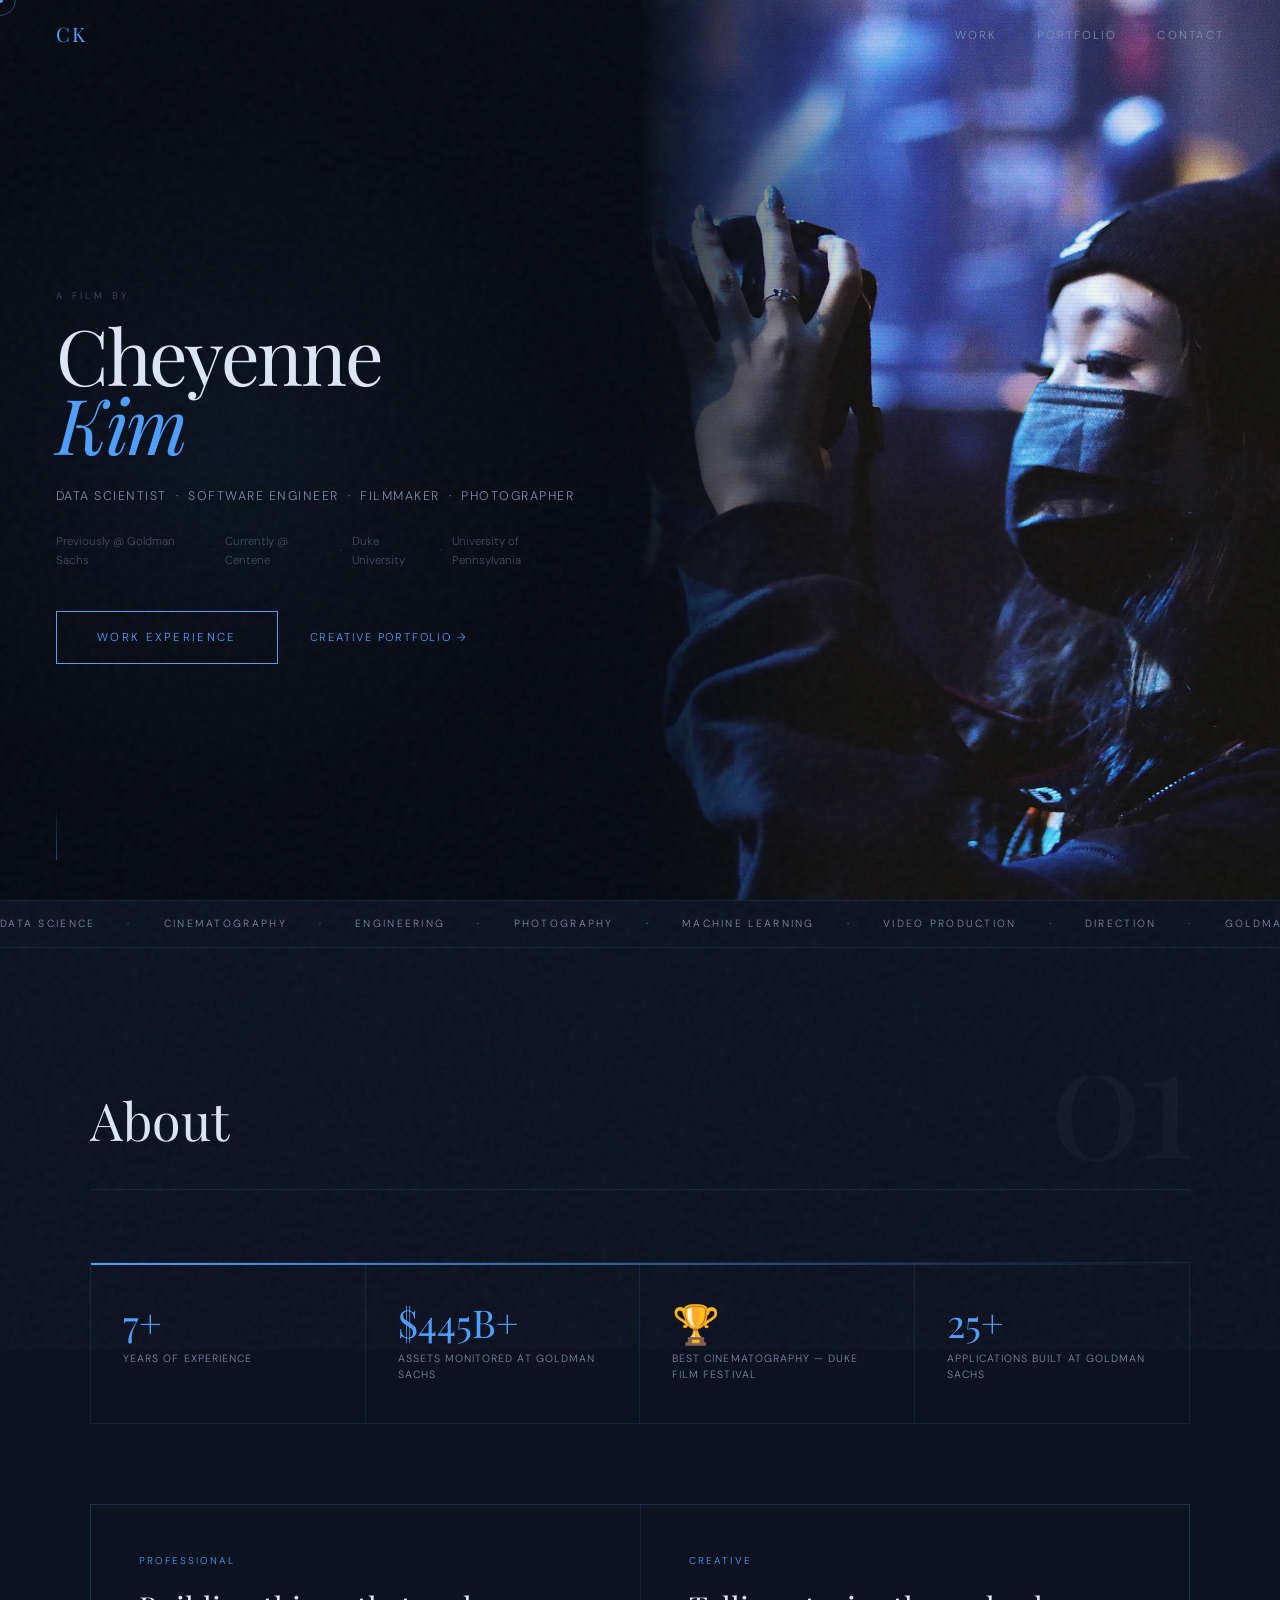
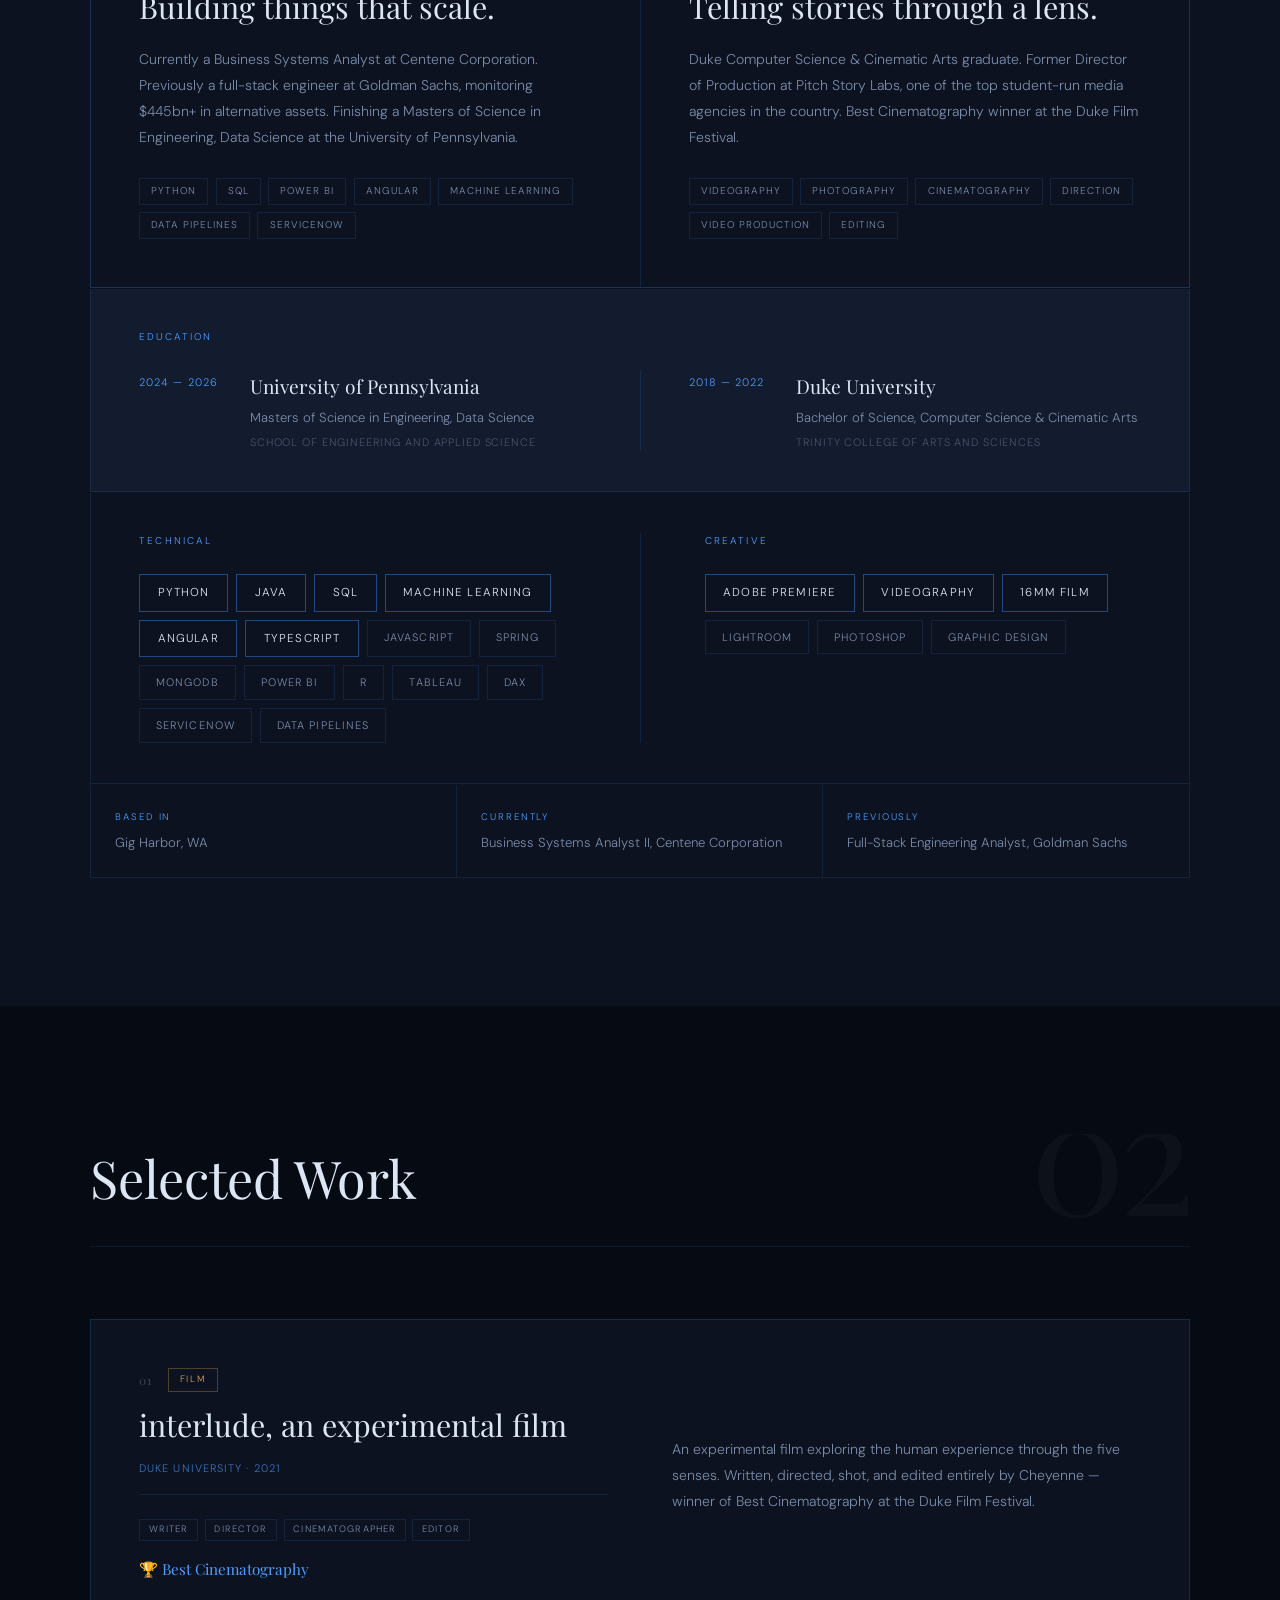
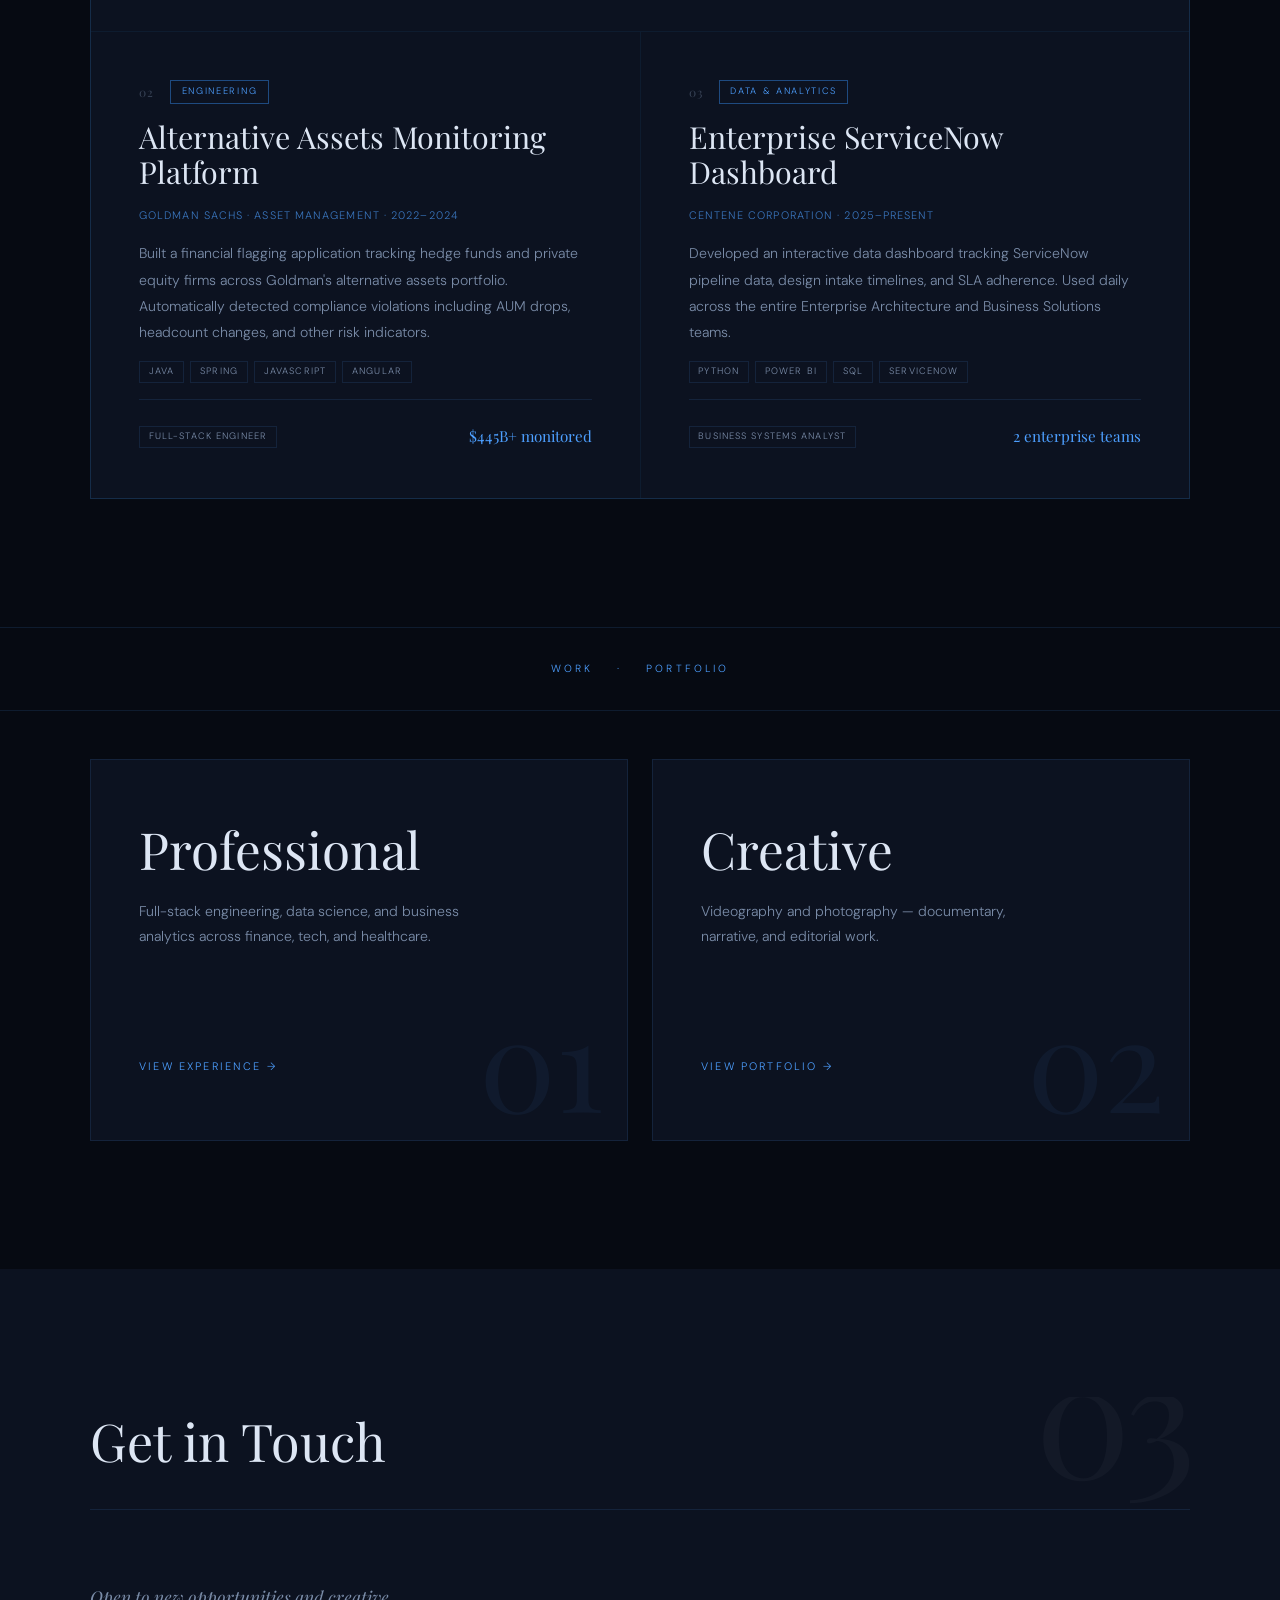
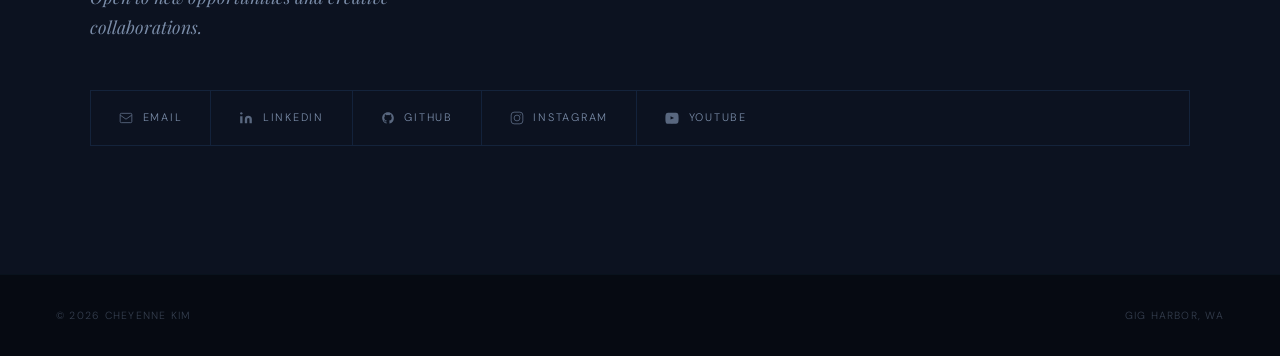
==== commit 3f87d83a: "Add selected work, skills, video details, and hero redesign - Two-column hero with photo, updated de" ====
--- a/index.html
+++ b/index.html
@@ -31,16 +31,30 @@
 
   <!-- Hero -->
   <section id="hero">
-    <div class="hero-frame">
-      <span></span><span></span><span></span><span></span>
-    </div>
     <div class="hero-content">
-      <p class="hero-film-credit">A Film By</p>
-      <h1>
-        <span class="scramble" data-value="Cheyenne">Cheyenne</span><em><span class="scramble" data-value="Kim">Kim</span></em>
-      </h1>
-      <p class="hero-credit">Written &amp; Directed By</p>
-      <p class="hero-tagline">Engineer by training, creative by nature.</p>
+      <div class="hero-text">
+        <p class="hero-film-credit">A Film By</p>
+        <h1>
+          <span class="scramble" data-value="Cheyenne">Cheyenne</span><em><span class="scramble" data-value="Kim">Kim</span></em>
+        </h1>
+        <p class="hero-descriptor">Data Scientist &nbsp;·&nbsp; Software Engineer &nbsp;·&nbsp; Filmmaker &nbsp;·&nbsp; Photographer</p>
+        <div class="hero-meta">
+          <span>Previously @ Goldman Sachs</span>
+          <span class="hero-meta-dot">·</span>
+          <span>Currently @ Centene</span>
+          <span class="hero-meta-dot">·</span>
+          <span>Duke University</span>
+          <span class="hero-meta-dot">·</span>
+          <span>University of Pennsylvania</span>
+        </div>
+        <div class="hero-cta">
+          <a href="work.html" class="btn">Work Experience</a>
+          <a href="portfolio.html" class="hero-cta-ghost">Creative Portfolio →</a>
+        </div>
+      </div>
+      <div class="hero-image-wrap">
+        <img src="hero.jpg" alt="Cheyenne Kim" />
+      </div>
     </div>
     <a href="#about" class="scroll-hint" aria-label="Scroll down">
       <span></span>
@@ -82,13 +96,7 @@
       <div class="section-header">
         <span class="section-num">01</span>
         <h2>About</h2>
-      </div>
-
-      <!-- Big bold intro -->
-      <div class="about-hero-text">
-        <h3 class="about-big-line">Engineer.</h3>
-        <h3 class="about-big-line indent"><em>Filmmaker.</em></h3>
-        <h3 class="about-big-line">Storyteller.</h3>
+
       </div>
 
       <!-- Stats -->
@@ -159,6 +167,46 @@
         </div>
       </div>
 
+      <!-- Skills -->
+      <div class="skills-panels">
+
+        <div class="skills-panel">
+          <p class="skills-panel-label">Technical</p>
+          <div class="skills-tags">
+            <span class="skill primary">Python</span>
+            <span class="skill primary">Java</span>
+            <span class="skill primary">SQL</span>
+            <span class="skill primary">Machine Learning</span>
+            <span class="skill primary">Angular</span>
+            <span class="skill primary">TypeScript</span>
+            <span class="skill">JavaScript</span>
+            <span class="skill">Spring</span>
+            <span class="skill">MongoDB</span>
+            <span class="skill">Power BI</span>
+            <span class="skill">R</span>
+            <span class="skill">Tableau</span>
+            <span class="skill">DAX</span>
+            <span class="skill">ServiceNow</span>
+            <span class="skill">Data Pipelines</span>
+          </div>
+        </div>
+
+        <div class="skills-divider"></div>
+
+        <div class="skills-panel">
+          <p class="skills-panel-label">Creative</p>
+          <div class="skills-tags">
+            <span class="skill primary">Adobe Premiere</span>
+            <span class="skill primary">Videography</span>
+            <span class="skill primary">16mm Film</span>
+            <span class="skill">Lightroom</span>
+            <span class="skill">Photoshop</span>
+            <span class="skill">Graphic Design</span>
+          </div>
+        </div>
+
+      </div>
+
       <!-- Meta row -->
       <div class="about-meta-row">
         <div class="about-meta-item">
@@ -175,6 +223,65 @@
         </div>
       </div>
 
+    </div>
+  </section>
+
+  <!-- Selected Work -->
+  <section id="selected-work">
+    <div class="container">
+
+      <div class="section-header">
+        <span class="section-num">02</span>
+        <h2>Selected Work</h2>
+      </div>
+
+      <div class="selected-grid">
+
+        <div class="selected-card selected-card--wide">
+          <div class="selected-card-top">
+            <span class="selected-num">01</span>
+            <span class="selected-type selected-type--film">Film</span>
+          </div>
+          <h3 class="selected-title">interlude, an experimental film</h3>
+          <p class="selected-context">Duke University · 2021</p>
+          <p class="selected-desc">An experimental film exploring the human experience through the five senses. Written, directed, shot, and edited entirely by Cheyenne — winner of Best Cinematography at the Duke Film Festival.</p>
+          <div class="selected-footer">
+            <ul class="selected-roles"><li>Writer</li><li>Director</li><li>Cinematographer</li><li>Editor</li></ul>
+            <span class="selected-stat">&#127942; Best Cinematography</span>
+          </div>
+        </div>
+
+        <div class="selected-card">
+          <div class="selected-card-top">
+            <span class="selected-num">02</span>
+            <span class="selected-type selected-type--eng">Engineering</span>
+          </div>
+          <h3 class="selected-title">Alternative Assets Monitoring Platform</h3>
+          <p class="selected-context">Goldman Sachs · Asset Management · 2022–2024</p>
+          <p class="selected-desc">Built a financial flagging application tracking hedge funds and private equity firms across Goldman's alternative assets portfolio. Automatically detected compliance violations including AUM drops, headcount changes, and other risk indicators.</p>
+          <ul class="selected-tech"><li>Java</li><li>Spring</li><li>JavaScript</li><li>Angular</li></ul>
+          <div class="selected-footer">
+            <ul class="selected-roles"><li>Full-Stack Engineer</li></ul>
+            <span class="selected-stat">$445B+ monitored</span>
+          </div>
+        </div>
+
+        <div class="selected-card">
+          <div class="selected-card-top">
+            <span class="selected-num">03</span>
+            <span class="selected-type selected-type--eng">Data & Analytics</span>
+          </div>
+          <h3 class="selected-title">Enterprise ServiceNow Dashboard</h3>
+          <p class="selected-context">Centene Corporation · 2025–Present</p>
+          <p class="selected-desc">Developed an interactive data dashboard tracking ServiceNow pipeline data, design intake timelines, and SLA adherence. Used daily across the entire Enterprise Architecture and Business Solutions teams.</p>
+          <ul class="selected-tech"><li>Python</li><li>Power BI</li><li>SQL</li><li>ServiceNow</li></ul>
+          <div class="selected-footer">
+            <ul class="selected-roles"><li>Business Systems Analyst</li></ul>
+            <span class="selected-stat">2 enterprise teams</span>
+          </div>
+        </div>
+
+      </div>
     </div>
   </section>
 
--- a/styles.css
+++ b/styles.css
@@ -271,37 +271,125 @@
    ============================================================ */
 #hero {
   position: relative;
-  min-height: 100svh;
-  display: flex;
-  flex-direction: column;
-  align-items: center;
-  justify-content: center;
-  text-align: center;
-  padding: var(--nav-h) var(--gutter) 4rem;
+  height: 100svh;
+  padding: 0;
+  background: var(--bg);
   overflow: hidden;
 }
 
-/* Hero background image */
-#hero {
-  background-image: url('hero.jpg');
-  background-size: cover;
-  background-position: center 20%;
-}
-
-/* Dark overlay so text reads clearly */
+/* Subtle blue radial glow behind the text */
 #hero::before {
   content: '';
   position: absolute;
+  top: 10%; left: -10%;
+  width: 55%; height: 80%;
+  background: radial-gradient(ellipse, rgba(77,159,255,0.055) 0%, transparent 70%);
+  pointer-events: none;
+}
+
+.hero-content {
+  display: grid;
+  grid-template-columns: 1fr 1fr;
+  align-items: stretch;
+  height: 100%;
+  position: relative;
+  z-index: 1;
+}
+
+/* ── Left: text ── */
+.hero-text {
+  padding: calc(var(--nav-h) + 3rem) var(--gutter) 4rem var(--gutter);
+  display: flex;
+  flex-direction: column;
+  justify-content: center;
+}
+
+.hero-film-credit {
+  font-size: 0.6rem;
+  letter-spacing: 0.35em;
+  text-transform: uppercase;
+  color: var(--cream-dim);
+  opacity: 0.5;
+  margin-bottom: 1rem;
+}
+
+#hero h1 {
+  font-family: var(--font-serif);
+  font-size: clamp(3.5rem, 6vw, 6.5rem);
+  line-height: 0.9;
+  font-weight: 400;
+  letter-spacing: -0.03em;
+  margin-bottom: 1.75rem;
+}
+
+#hero h1 em {
+  font-style: italic;
+  color: var(--gold);
+  display: block;
+}
+
+.hero-descriptor {
+  font-size: clamp(0.55rem, 1.1vw, 0.78rem);
+  letter-spacing: 0.12em;
+  text-transform: uppercase;
+  color: var(--cream-dim);
+  margin-bottom: 1.5rem;
+  white-space: nowrap;
+}
+
+.hero-meta {
+  display: flex;
+  align-items: center;
+  gap: 0.6rem;
+  font-size: 0.72rem;
+  color: var(--cream-dim);
+  opacity: 0.5;
+  margin-bottom: 2.5rem;
+}
+
+.hero-meta-dot { color: var(--gold); opacity: 1; }
+
+.hero-cta {
+  display: flex;
+  align-items: center;
+  gap: 2rem;
+}
+
+.hero-cta-ghost {
+  font-size: 0.7rem;
+  letter-spacing: 0.16em;
+  text-transform: uppercase;
+  color: var(--gold);
+  transition: letter-spacing 0.3s;
+}
+
+.hero-cta-ghost:hover { letter-spacing: 0.22em; }
+
+/* ── Right: image ── */
+.hero-image-wrap {
+  position: relative;
+  overflow: hidden;
+}
+
+.hero-image-wrap img {
+  width: 100%;
+  height: 100%;
+  object-fit: cover;
+  object-position: center 15%;
+}
+
+/* Fade image into dark bg on the left */
+.hero-image-wrap::before {
+  content: '';
+  position: absolute;
   inset: 0;
-  background:
-    linear-gradient(to bottom, rgba(6,10,18,0.45) 0%, rgba(6,10,18,0.65) 100%),
-    radial-gradient(ellipse at 60% 50%, rgba(20,60,130,0.25) 0%, transparent 70%);
+  background: linear-gradient(to right, var(--bg) 0%, transparent 35%);
+  z-index: 1;
   pointer-events: none;
-  z-index: 0;
-}
-
-/* scan lines */
-#hero::after {
+}
+
+/* Scan lines on image */
+.hero-image-wrap::after {
   content: '';
   position: absolute;
   inset: 0;
@@ -309,148 +397,17 @@
     to bottom,
     transparent 0px,
     transparent 3px,
-    rgba(0,0,0,0.04) 3px,
-    rgba(0,0,0,0.04) 4px
+    rgba(0,0,0,0.03) 3px,
+    rgba(0,0,0,0.03) 4px
   );
   pointer-events: none;
-  z-index: 0;
-}
-
-/* 4-corner frame */
-.hero-frame {
-  position: absolute;
-  inset: calc(var(--nav-h) + 1.5rem) 1.5rem 1.5rem;
-  pointer-events: none;
-  z-index: 1;
-}
-
-.hero-frame span {
-  position: absolute;
-  width: 40px;
-  height: 40px;
-}
-
-.hero-frame span:nth-child(1) { top: 0; left: 0;  border-top: 1px solid rgba(77,159,255,0.5); border-left:  1px solid rgba(77,159,255,0.5); }
-.hero-frame span:nth-child(2) { top: 0; right: 0; border-top: 1px solid rgba(77,159,255,0.5); border-right: 1px solid rgba(77,159,255,0.5); }
-.hero-frame span:nth-child(3) { bottom: 0; left: 0;  border-bottom: 1px solid rgba(77,159,255,0.5); border-left:  1px solid rgba(77,159,255,0.5); }
-.hero-frame span:nth-child(4) { bottom: 0; right: 0; border-bottom: 1px solid rgba(77,159,255,0.5); border-right: 1px solid rgba(77,159,255,0.5); }
-
-.hero-content {
-  position: relative;
   z-index: 2;
-  display: flex;
-  flex-direction: column;
-  align-items: center;
-}
-
-.hero-eyebrow {
-  font-size: 0.65rem;
-  letter-spacing: 0.3em;
-  text-transform: uppercase;
-  color: var(--gold);
-  margin-bottom: 2rem;
-  display: flex;
-  align-items: center;
-  gap: 1rem;
-}
-
-.hero-eyebrow::before,
-.hero-eyebrow::after {
-  content: '';
-  display: block;
-  width: 32px;
-  height: 1px;
-  background: var(--gold-dim);
-}
-
-#hero h1 {
-  font-family: var(--font-serif);
-  font-size: clamp(3.5rem, 10vw, 8.5rem);
-  line-height: 0.92;
-  font-weight: 400;
-  letter-spacing: -0.02em;
-}
-
-#hero h1 em {
-  font-style: italic;
-  color: var(--gold);
-  display: block;
-}
-
-.hero-film-credit {
-  font-size: 0.6rem;
-  letter-spacing: 0.35em;
-  text-transform: uppercase;
-  color: var(--cream-dim);
-  margin-bottom: 0.75rem;
-  opacity: 0.6;
-}
-
-.hero-credit {
-  margin-top: 2.5rem;
-  font-size: 0.65rem;
-  letter-spacing: 0.3em;
-  text-transform: uppercase;
-  color: var(--cream-dim);
-  display: flex;
-  align-items: center;
-  gap: 1rem;
-}
-
-.hero-credit::before,
-.hero-credit::after {
-  content: '';
-  display: block;
-  width: 32px;
-  height: 1px;
-  background: var(--border);
-}
-
-.hero-tagline {
-  margin-top: 2rem;
-  font-family: var(--font-serif);
-  font-style: italic;
-  font-size: clamp(0.95rem, 1.8vw, 1.2rem);
-  color: var(--cream-dim);
-  max-width: 560px;
-  line-height: 1.7;
-}
-
-.hero-highlights {
-  margin-top: 2.5rem;
-  display: flex;
-  flex-wrap: wrap;
-  justify-content: center;
-  gap: 0.6rem;
-}
-
-.hero-highlights span {
-  font-size: 0.62rem;
-  letter-spacing: 0.14em;
-  text-transform: uppercase;
-  color: var(--gold);
-  border: 1px solid var(--gold-dim);
-  padding: 0.3rem 0.9rem;
-  opacity: 0;
-  animation: highlight-fade 0.4s ease forwards;
-}
-
-.hero-highlights span:nth-child(1) { animation-delay: 1.4s; }
-.hero-highlights span:nth-child(2) { animation-delay: 1.6s; }
-.hero-highlights span:nth-child(3) { animation-delay: 1.8s; }
-.hero-highlights span:nth-child(4) { animation-delay: 2.0s; }
-.hero-highlights span:nth-child(5) { animation-delay: 2.2s; }
-
-@keyframes highlight-fade {
-  from { opacity: 0; transform: translateY(6px); }
-  to   { opacity: 1; transform: none; }
 }
 
 .scroll-hint {
   position: absolute;
   bottom: 2.5rem;
-  left: 50%;
-  transform: translateX(-50%);
+  left: var(--gutter);
   z-index: 2;
 }
 
@@ -467,6 +424,24 @@
   50%  { transform: scaleY(1); transform-origin: top; }
   51%  { transform: scaleY(1); transform-origin: bottom; }
   100% { transform: scaleY(0); transform-origin: bottom; }
+}
+
+@media (max-width: 800px) {
+  .hero-content { grid-template-columns: 1fr; }
+  .hero-image-wrap {
+    position: absolute;
+    inset: 0;
+    height: 100%;
+    z-index: 0;
+    opacity: 0.2;
+  }
+  .hero-image-wrap::before { display: none; }
+  .hero-text {
+    position: relative;
+    z-index: 1;
+    padding: calc(var(--nav-h) + 2rem) var(--gutter) 6rem;
+    justify-content: center;
+  }
 }
 
 /* ============================================================
@@ -876,6 +851,240 @@
   .about-meta-row { grid-template-columns: 1fr; }
   .about-meta-item { border-right: none; border-bottom: 1px solid var(--border); }
   .about-meta-item:last-child { border-bottom: none; }
+}
+
+/* ============================================================
+   SELECTED WORK
+   ============================================================ */
+#selected-work { background: var(--bg); }
+
+.selected-grid {
+  display: grid;
+  grid-template-columns: 1fr 1fr;
+  grid-template-rows: auto auto;
+  gap: 1px;
+  background: var(--border);
+  border: 1px solid var(--border);
+}
+
+.selected-card {
+  background: var(--bg-2);
+  padding: 3rem;
+  display: flex;
+  flex-direction: column;
+  gap: 1rem;
+  transition: background 0.3s;
+  position: relative;
+  overflow: hidden;
+}
+
+.selected-card::before {
+  content: '';
+  position: absolute;
+  top: 0; left: 0; right: 0;
+  height: 2px;
+  background: transparent;
+  transition: background 0.3s;
+}
+
+.selected-card:hover { background: var(--bg-3); }
+.selected-card:hover::before { background: var(--gold); }
+
+.selected-card--wide {
+  grid-column: 1 / -1;
+  display: grid;
+  grid-template-columns: 1fr 1fr;
+  grid-template-rows: auto auto 1fr auto;
+  column-gap: 4rem;
+}
+
+.selected-card--wide .selected-card-top { grid-column: 1; }
+.selected-card--wide .selected-title     { grid-column: 1; }
+.selected-card--wide .selected-context   { grid-column: 1; }
+.selected-card--wide .selected-desc      { grid-column: 2; grid-row: 1 / 5; align-self: center; }
+.selected-card--wide .selected-footer    { grid-column: 1; }
+
+.selected-card-top {
+  display: flex;
+  align-items: center;
+  gap: 1rem;
+}
+
+.selected-num {
+  font-family: var(--font-serif);
+  font-size: 0.75rem;
+  color: var(--cream-dim);
+  opacity: 0.4;
+  letter-spacing: 0.1em;
+}
+
+.selected-type {
+  font-size: 0.58rem;
+  letter-spacing: 0.18em;
+  text-transform: uppercase;
+  padding: 0.2rem 0.65rem;
+  border: 1px solid;
+}
+
+.selected-type--film {
+  color: #e8a44d;
+  border-color: rgba(232, 164, 77, 0.3);
+}
+
+.selected-type--eng {
+  color: var(--gold);
+  border-color: var(--gold-dim);
+}
+
+.selected-title {
+  font-family: var(--font-serif);
+  font-size: clamp(1.3rem, 2.5vw, 1.9rem);
+  font-weight: 400;
+  line-height: 1.15;
+  color: var(--cream);
+}
+
+.selected-context {
+  font-size: 0.68rem;
+  letter-spacing: 0.1em;
+  text-transform: uppercase;
+  color: var(--gold);
+  opacity: 0.7;
+}
+
+.selected-desc {
+  font-size: 0.88rem;
+  color: var(--cream-dim);
+  line-height: 1.85;
+}
+
+.selected-footer {
+  display: flex;
+  align-items: center;
+  justify-content: space-between;
+  gap: 1rem;
+  margin-top: auto;
+  padding-top: 1.5rem;
+  border-top: 1px solid var(--border);
+  flex-wrap: wrap;
+}
+
+.selected-roles {
+  display: flex;
+  flex-wrap: wrap;
+  gap: 0.4rem;
+  list-style: none;
+}
+
+.selected-roles li {
+  font-size: 0.58rem;
+  letter-spacing: 0.12em;
+  text-transform: uppercase;
+  color: var(--cream-dim);
+  padding: 0.15rem 0.55rem;
+  border: 1px solid var(--border);
+}
+
+.selected-stat {
+  font-family: var(--font-serif);
+  font-size: 0.95rem;
+  color: var(--gold);
+  white-space: nowrap;
+}
+
+@media (max-width: 700px) {
+  .selected-grid { grid-template-columns: 1fr; }
+  .selected-card--wide {
+    grid-column: 1;
+    grid-template-columns: 1fr;
+    grid-template-rows: auto;
+  }
+  .selected-card--wide .selected-desc { grid-column: 1; grid-row: auto; }
+}
+
+/* ============================================================
+   SKILLS
+   ============================================================ */
+.skills-panels {
+  display: grid;
+  grid-template-columns: 1fr auto 1fr;
+  gap: 4rem;
+  align-items: start;
+  border: 1px solid var(--border);
+  border-top: none;
+  padding: 2.5rem 3rem;
+  background: var(--bg-2);
+  margin-bottom: 1px;
+}
+
+.skills-divider {
+  width: 1px;
+  background: var(--border);
+  align-self: stretch;
+}
+
+.skills-panel-label {
+  font-size: 0.62rem;
+  letter-spacing: 0.22em;
+  text-transform: uppercase;
+  color: var(--gold);
+  margin-bottom: 1.5rem;
+}
+
+.skills-tags {
+  display: flex;
+  flex-wrap: wrap;
+  gap: 0.5rem;
+}
+
+.skill {
+  font-size: 0.68rem;
+  letter-spacing: 0.1em;
+  text-transform: uppercase;
+  padding: 0.45rem 1rem;
+  border: 1px solid var(--border);
+  color: var(--cream-dim);
+  transition: border-color 0.2s, color 0.2s, background 0.2s;
+  cursor: default;
+}
+
+.skill:hover {
+  border-color: var(--gold-dim);
+  color: var(--cream);
+  background: var(--bg-3);
+}
+
+.skill.primary {
+  border-color: var(--gold-dim);
+  color: var(--cream);
+  font-size: 0.72rem;
+  padding: 0.5rem 1.1rem;
+}
+
+.skill.primary:hover {
+  border-color: var(--gold);
+  background: rgba(77,159,255,0.06);
+}
+
+.selected-tech {
+  display: flex;
+  flex-wrap: wrap;
+  gap: 0.4rem;
+  list-style: none;
+}
+
+.selected-tech li {
+  font-size: 0.58rem;
+  letter-spacing: 0.12em;
+  text-transform: uppercase;
+  color: var(--cream-dim);
+  padding: 0.15rem 0.55rem;
+  border: 1px solid var(--border);
+}
+
+@media (max-width: 700px) {
+  .skills-panels { grid-template-columns: 1fr; gap: 2rem; }
+  .skills-divider { width: 100%; height: 1px; }
 }
 
 /* ============================================================
@@ -1192,23 +1401,58 @@
   height: 100%;
 }
 
-.video-title {
-  font-size: 0.78rem;
-  letter-spacing: 0.06em;
-  color: var(--cream-dim);
+.video-info {
+  display: flex;
+  flex-direction: column;
+  gap: 0.5rem;
+  padding-top: 0.25rem;
+}
+
+.video-title-row {
   display: flex;
   flex-wrap: wrap;
   align-items: center;
   gap: 0.6rem;
 }
 
+.video-title {
+  font-family: var(--font-serif);
+  font-size: 1rem;
+  font-weight: 400;
+  color: var(--cream);
+}
+
 .video-award {
-  font-size: 0.6rem;
+  font-size: 0.58rem;
   letter-spacing: 0.12em;
   text-transform: uppercase;
   color: var(--gold);
   border: 1px solid var(--gold-dim);
   padding: 0.15rem 0.55rem;
+}
+
+.video-roles {
+  display: flex;
+  flex-wrap: wrap;
+  gap: 0.4rem;
+  list-style: none;
+}
+
+.video-roles li {
+  font-size: 0.58rem;
+  letter-spacing: 0.12em;
+  text-transform: uppercase;
+  color: var(--gold);
+  border: 1px solid var(--gold-dim);
+  padding: 0.15rem 0.55rem;
+  opacity: 0.75;
+}
+
+.video-desc {
+  font-size: 0.8rem;
+  color: var(--cream-dim);
+  line-height: 1.7;
+  max-width: 480px;
 }
 
 /* ============================================================
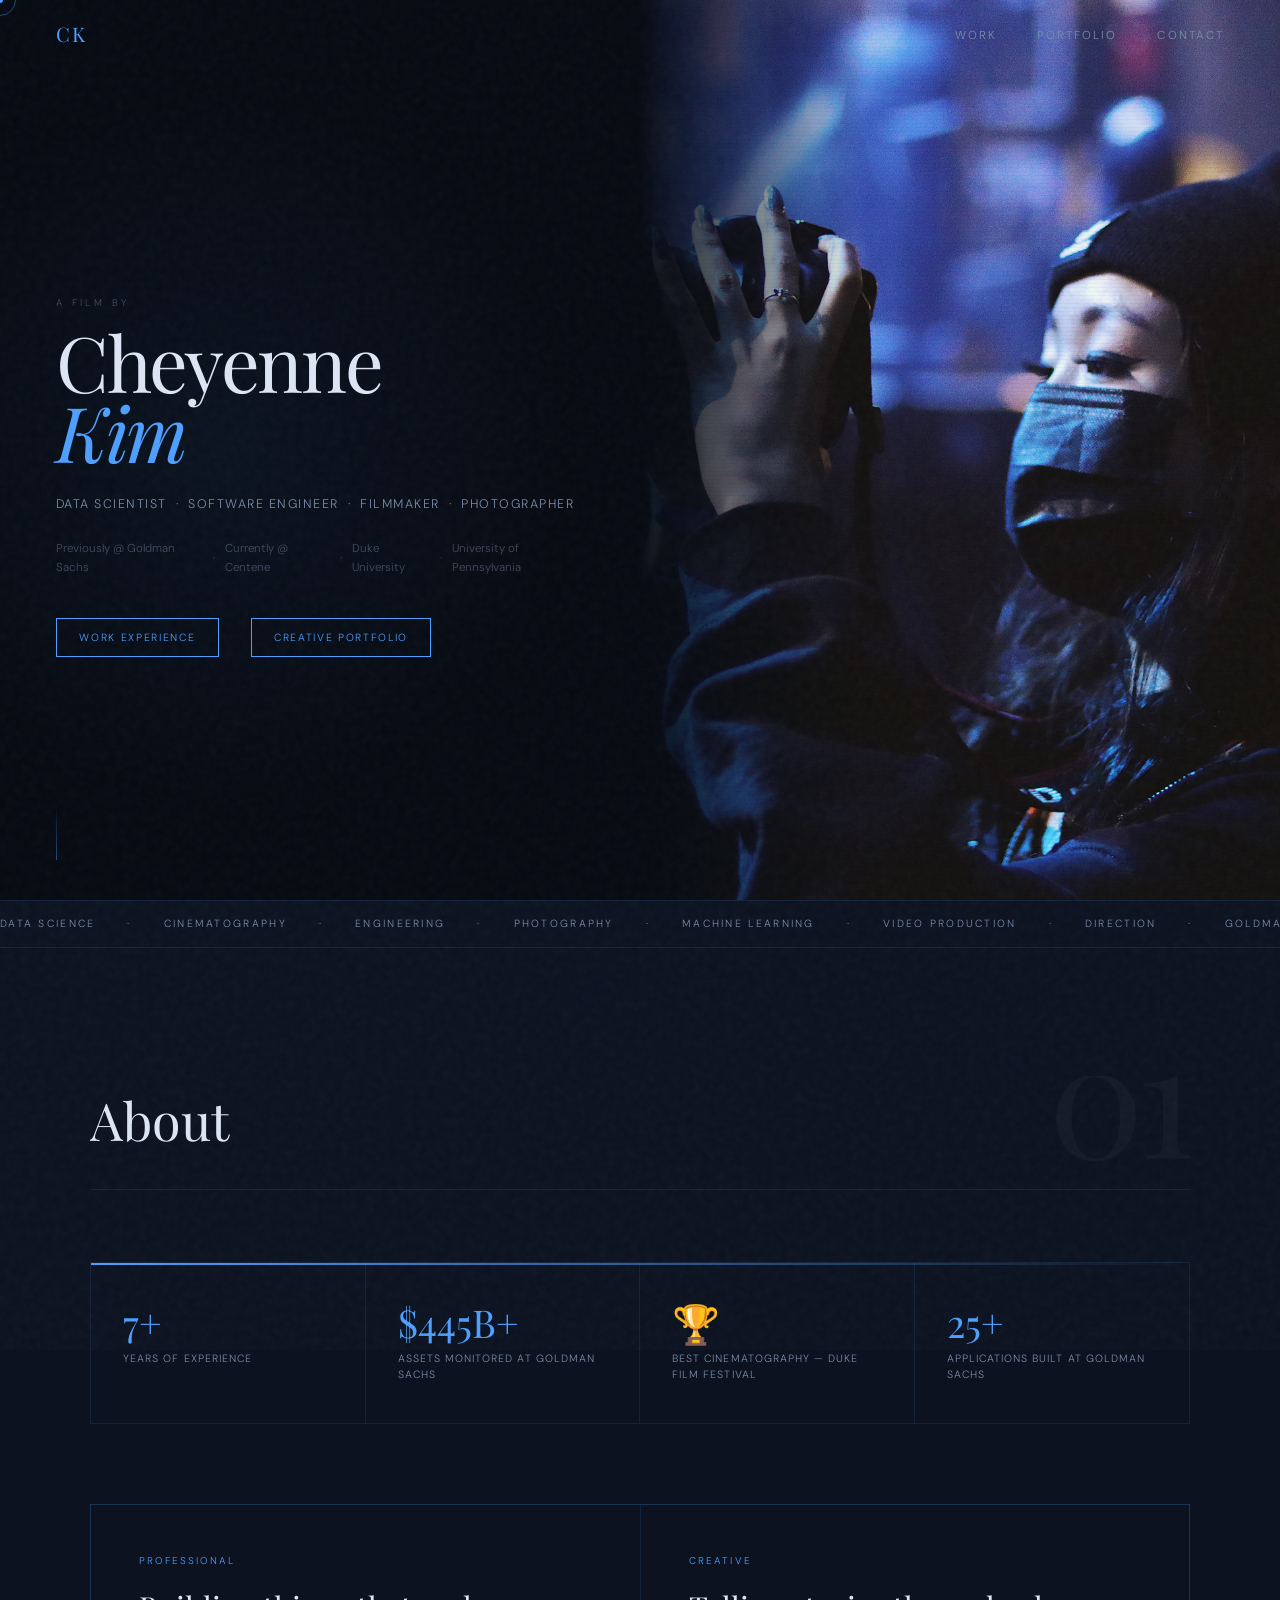
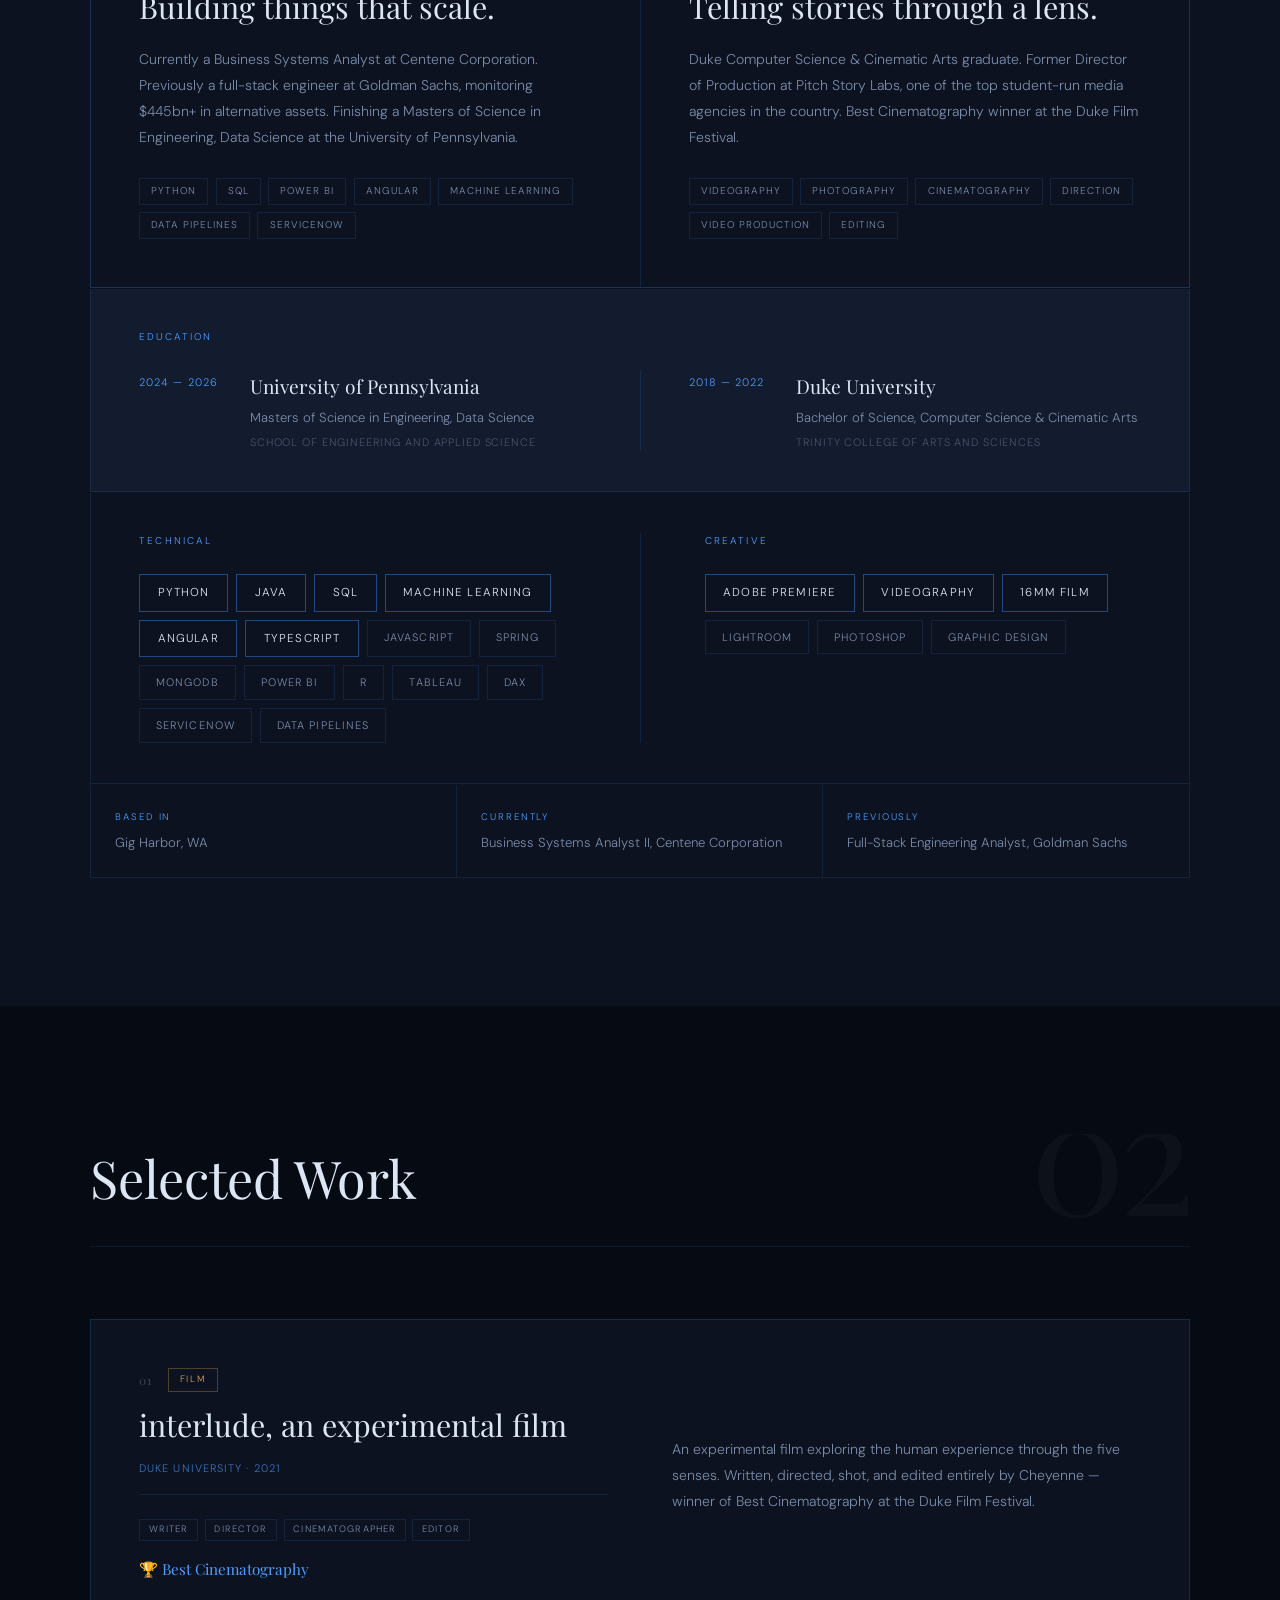
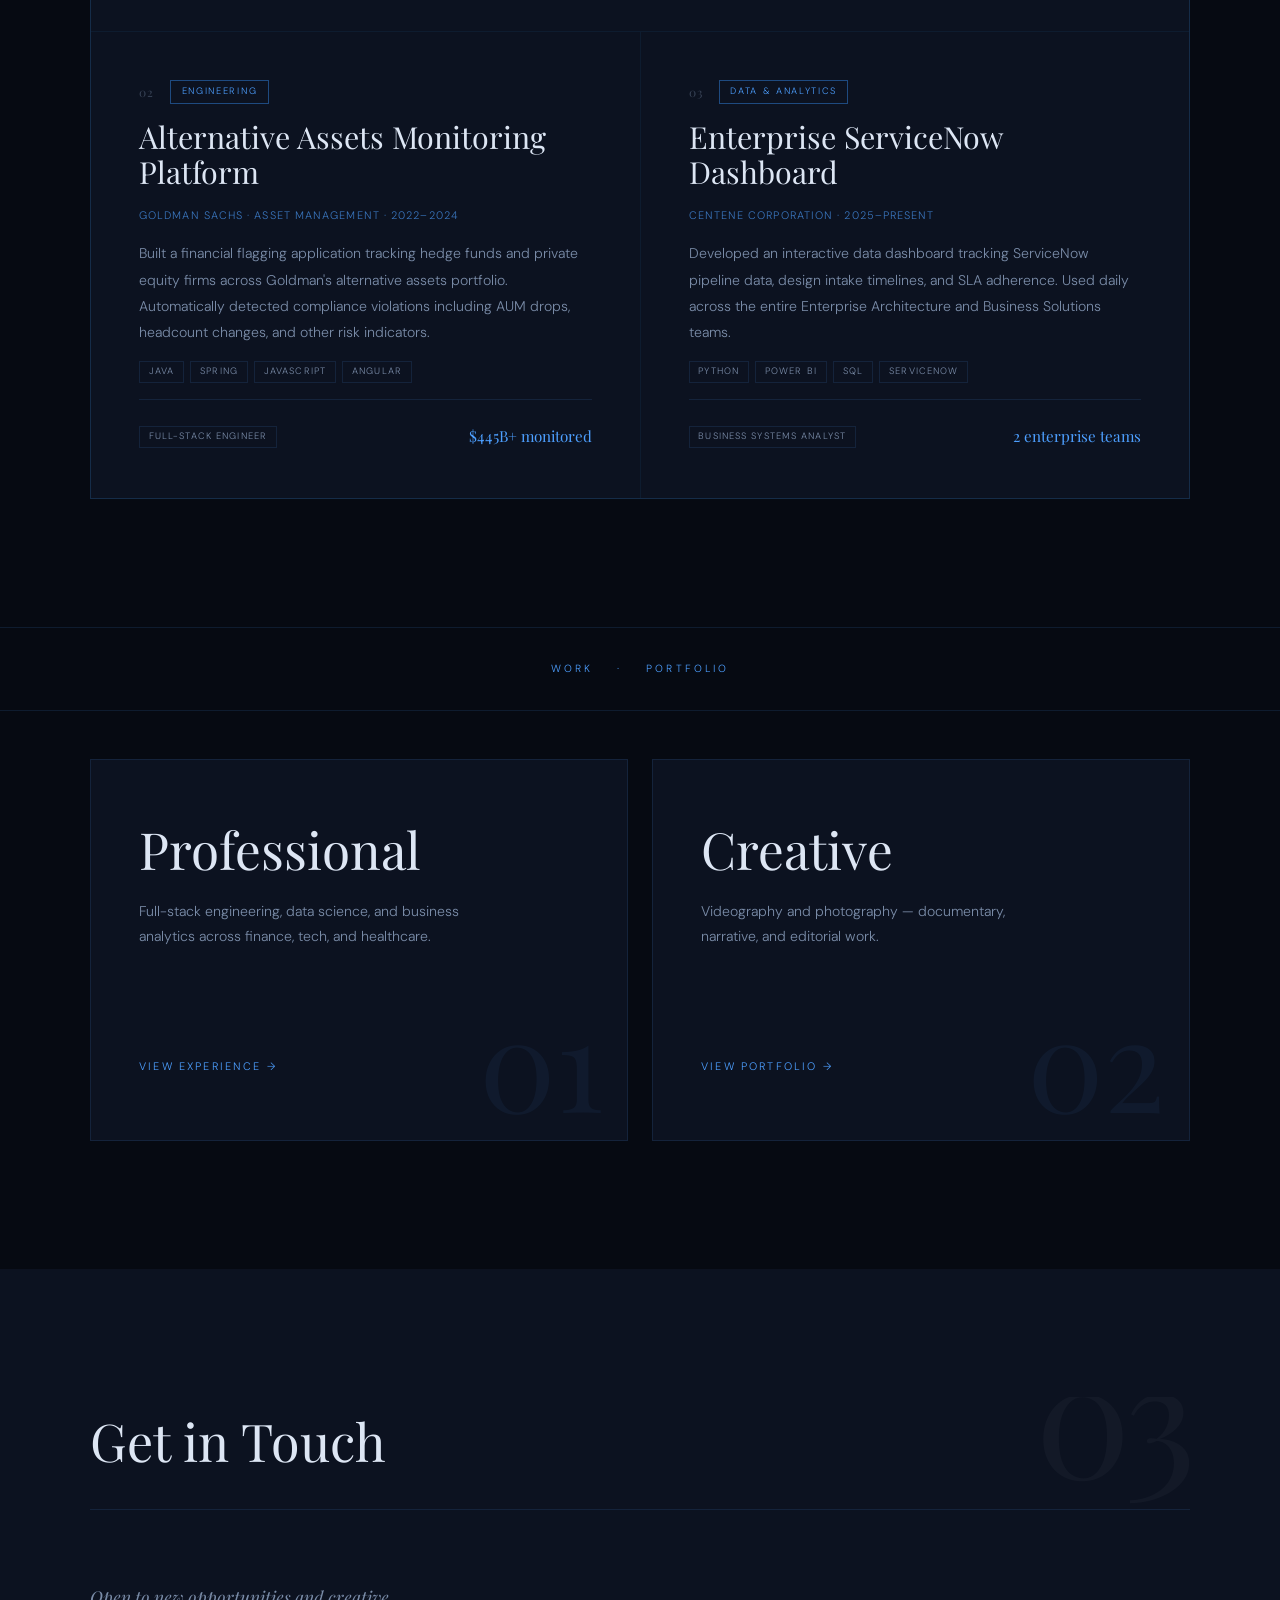
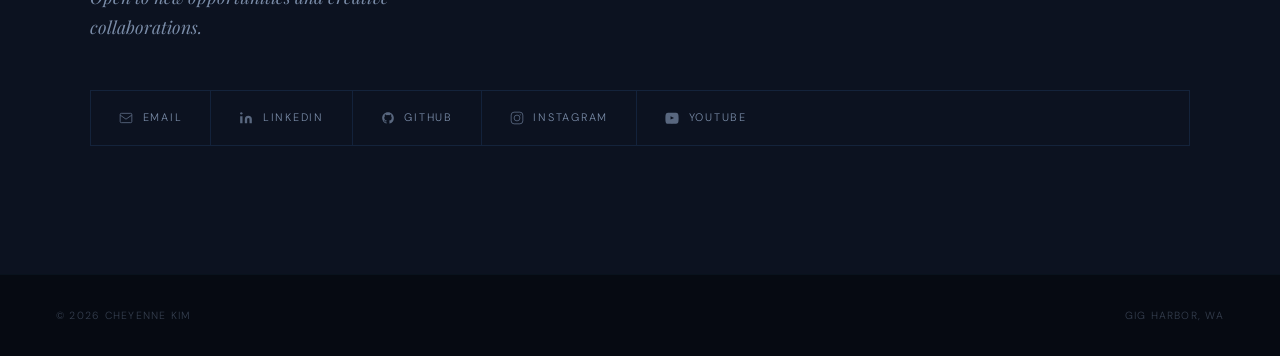
==== commit 9d2098fb: "Mobile hero improvements and button style updates - Hero on mobile: image on top, text below with gr" ====
--- a/index.html
+++ b/index.html
@@ -49,7 +49,7 @@
         </div>
         <div class="hero-cta">
           <a href="work.html" class="btn">Work Experience</a>
-          <a href="portfolio.html" class="hero-cta-ghost">Creative Portfolio →</a>
+          <a href="portfolio.html" class="btn btn--outline">Creative Portfolio</a>
         </div>
       </div>
       <div class="hero-image-wrap">
--- a/styles.css
+++ b/styles.css
@@ -355,15 +355,14 @@
   gap: 2rem;
 }
 
-.hero-cta-ghost {
-  font-size: 0.7rem;
-  letter-spacing: 0.16em;
-  text-transform: uppercase;
-  color: var(--gold);
-  transition: letter-spacing 0.3s;
-}
-
-.hero-cta-ghost:hover { letter-spacing: 0.22em; }
+.btn--outline {
+  background: transparent;
+  color: var(--cream-dim);
+  border-color: var(--border);
+}
+
+.btn--outline::before { background: var(--bg-3); }
+.btn--outline:hover { color: var(--cream); }
 
 /* ── Right: image ── */
 .hero-image-wrap {
@@ -426,23 +425,6 @@
   100% { transform: scaleY(0); transform-origin: bottom; }
 }
 
-@media (max-width: 800px) {
-  .hero-content { grid-template-columns: 1fr; }
-  .hero-image-wrap {
-    position: absolute;
-    inset: 0;
-    height: 100%;
-    z-index: 0;
-    opacity: 0.2;
-  }
-  .hero-image-wrap::before { display: none; }
-  .hero-text {
-    position: relative;
-    z-index: 1;
-    padding: calc(var(--nav-h) + 2rem) var(--gutter) 6rem;
-    justify-content: center;
-  }
-}
 
 /* ============================================================
    PAGE HEADER (work.html / portfolio.html)
@@ -809,12 +791,6 @@
   margin-bottom: -0.25rem;
 }
 
-@media (max-width: 700px) {
-  .edu-items { flex-direction: column; }
-  .edu-divider { width: 100%; height: 1px; margin: 1.5rem 0; }
-  .work-education { flex-direction: column; }
-  .work-edu-divider { width: 100%; height: 1px; }
-}
 
 .about-meta-row {
   display: grid;
@@ -846,12 +822,6 @@
   line-height: 1.6;
 }
 
-@media (max-width: 700px) {
-  .about-panels { grid-template-columns: 1fr; }
-  .about-meta-row { grid-template-columns: 1fr; }
-  .about-meta-item { border-right: none; border-bottom: 1px solid var(--border); }
-  .about-meta-item:last-child { border-bottom: none; }
-}
 
 /* ============================================================
    SELECTED WORK
@@ -992,15 +962,6 @@
   white-space: nowrap;
 }
 
-@media (max-width: 700px) {
-  .selected-grid { grid-template-columns: 1fr; }
-  .selected-card--wide {
-    grid-column: 1;
-    grid-template-columns: 1fr;
-    grid-template-rows: auto;
-  }
-  .selected-card--wide .selected-desc { grid-column: 1; grid-row: auto; }
-}
 
 /* ============================================================
    SKILLS
@@ -1082,10 +1043,6 @@
   border: 1px solid var(--border);
 }
 
-@media (max-width: 700px) {
-  .skills-panels { grid-template-columns: 1fr; gap: 2rem; }
-  .skills-divider { width: 100%; height: 1px; }
-}
 
 /* ============================================================
    OVERVIEW CARDS
@@ -1306,16 +1263,17 @@
 
 .btn {
   display: inline-block;
-  padding: 1rem 2.5rem;
+  padding: 0.6rem 1.4rem;
   border: 1px solid var(--gold);
   color: var(--gold);
   font-family: var(--font-sans);
-  font-size: 0.72rem;
-  letter-spacing: 0.2em;
+  font-size: 0.65rem;
+  letter-spacing: 0.16em;
   text-transform: uppercase;
   transition: background 0.25s, color 0.25s, letter-spacing 0.25s;
   position: relative;
   overflow: hidden;
+  white-space: nowrap;
 }
 
 .btn::before {
@@ -1695,41 +1653,132 @@
 /* ============================================================
    RESPONSIVE
    ============================================================ */
+
+/* ── Tablet ── */
 @media (max-width: 1000px) {
   .collections-grid { grid-template-columns: repeat(3, 1fr); }
-}
-
+
+  .selected-card--wide {
+    grid-template-columns: 1fr;
+    grid-template-rows: auto;
+  }
+  .selected-card--wide .selected-desc { grid-column: 1; grid-row: auto; }
+  .selected-card--wide .selected-footer { grid-column: 1; }
+}
+
+/* ── Large mobile ── */
 @media (max-width: 800px) {
+  /* Hero — image on top, text below */
+  #hero { height: auto; min-height: 100svh; }
+  .hero-content {
+    grid-template-columns: 1fr;
+    grid-template-rows: 45svh 1fr;
+  }
+  .hero-image-wrap {
+    position: relative;
+    height: 100%;
+    opacity: 1;
+    order: -1;
+  }
+  .hero-image-wrap::before {
+    display: block;
+    background: linear-gradient(to bottom, transparent 40%, var(--bg) 100%);
+  }
+  .hero-text {
+    position: relative;
+    z-index: 1;
+    padding: 1.5rem var(--gutter) 4rem;
+    justify-content: flex-start;
+  }
+  .hero-descriptor { white-space: normal; }
+
+  /* About stats */
   .about-stats { grid-template-columns: repeat(2, 1fr); }
   .about-stat:nth-child(2) { border-right: none; }
   .about-stat:nth-child(1),
   .about-stat:nth-child(2) { border-bottom: 1px solid var(--border); }
-}
-
+
+  /* Selected Work */
+  .selected-grid { grid-template-columns: 1fr; }
+  .selected-card--wide { grid-column: 1; }
+  .selected-card { padding: 2rem; }
+
+  /* Skills */
+  .skills-panels { grid-template-columns: 1fr; gap: 2rem; padding: 2rem; }
+  .skills-divider { width: 100%; height: 1px; }
+
+  /* Education */
+  .about-education { padding: 2rem; }
+  .edu-items { flex-direction: column; }
+  .edu-divider { width: 100%; height: 1px; margin: 1.5rem 0; }
+
+  /* Work page education */
+  .work-education { flex-direction: column; }
+  .work-edu-divider { width: 100%; height: 1px; }
+
+  /* Page header */
+  .page-header { min-height: 40vh; padding-bottom: 2.5rem; }
+}
+
+/* ── Mobile ── */
 @media (max-width: 700px) {
-  .timeline-item { grid-template-columns: 1fr; gap: 0.5rem; }
-  .timeline-meta { flex-direction: row; gap: 1rem; }
-  .collections-grid { grid-template-columns: repeat(2, 1fr); }
-  .nav-links { gap: 1.5rem; }
+  /* Nav */
+  .nav-links { gap: 1.2rem; }
+  .nav-links a { font-size: 0.65rem; letter-spacing: 0.12em; }
+
+  /* Section padding */
+  section { padding: 3.5rem var(--gutter); }
+
+  /* Timeline */
+  .timeline-item { grid-template-columns: 1fr; gap: 0.5rem; padding-left: 1rem; }
+  .timeline-meta { flex-direction: row; gap: 1rem; flex-wrap: wrap; }
+
+  /* Collections — horizontal scroll strip */
+  .collections-grid {
+    display: flex;
+    flex-direction: row;
+    overflow-x: auto;
+    scroll-snap-type: x mandatory;
+    -webkit-overflow-scrolling: touch;
+    gap: 3px;
+    padding-bottom: 0.5rem;
+  }
+  .collections-grid::-webkit-scrollbar { display: none; }
+  .collection-card {
+    flex: 0 0 68vw;
+    scroll-snap-align: start;
+  }
+
+  /* Overview */
   .overview-grid { grid-template-columns: 1fr; gap: 0; }
-  .about-layout { grid-template-columns: 1fr; gap: 3rem; }
+  .overview-card-inner { min-height: auto; padding: 2.5rem 2rem; }
+
+  /* About panels */
+  .about-panels { grid-template-columns: 1fr; }
+  .about-panel { padding: 2rem; }
+  .about-meta-row { grid-template-columns: 1fr; }
+  .about-meta-item { border-right: none; border-bottom: 1px solid var(--border); }
+  .about-meta-item:last-child { border-bottom: none; }
+
+  /* Contact */
   .contact-links { flex-direction: column; }
   .contact-links a { border-right: none; border-bottom: 1px solid var(--border); }
   .contact-links a:last-child { border-bottom: none; }
+
+  /* Gallery */
   .gallery-prev { left: 0.5rem; }
   .gallery-next { right: 0.5rem; }
-}
-
-@media (max-width: 400px) {
-  .collections-grid { grid-template-columns: 1fr; }
-}
-
+  .gallery-stage img { max-width: 95vw; max-height: 70vh; }
+}
+
+/* ── Small mobile ── */
 @media (max-width: 500px) {
   .about-stats { grid-template-columns: 1fr; }
   .about-stat { border-right: none !important; border-bottom: 1px solid var(--border); }
   .about-stat:last-child { border-bottom: none; }
-  .about-intro::before,
-  .about-intro::after { display: none; }
+  .hero-cta { gap: 0.75rem; }
+  #hero h1 { font-size: clamp(2.8rem, 12vw, 5rem); }
+  .selected-card { padding: 1.5rem; }
 }
 
 /* ============================================================
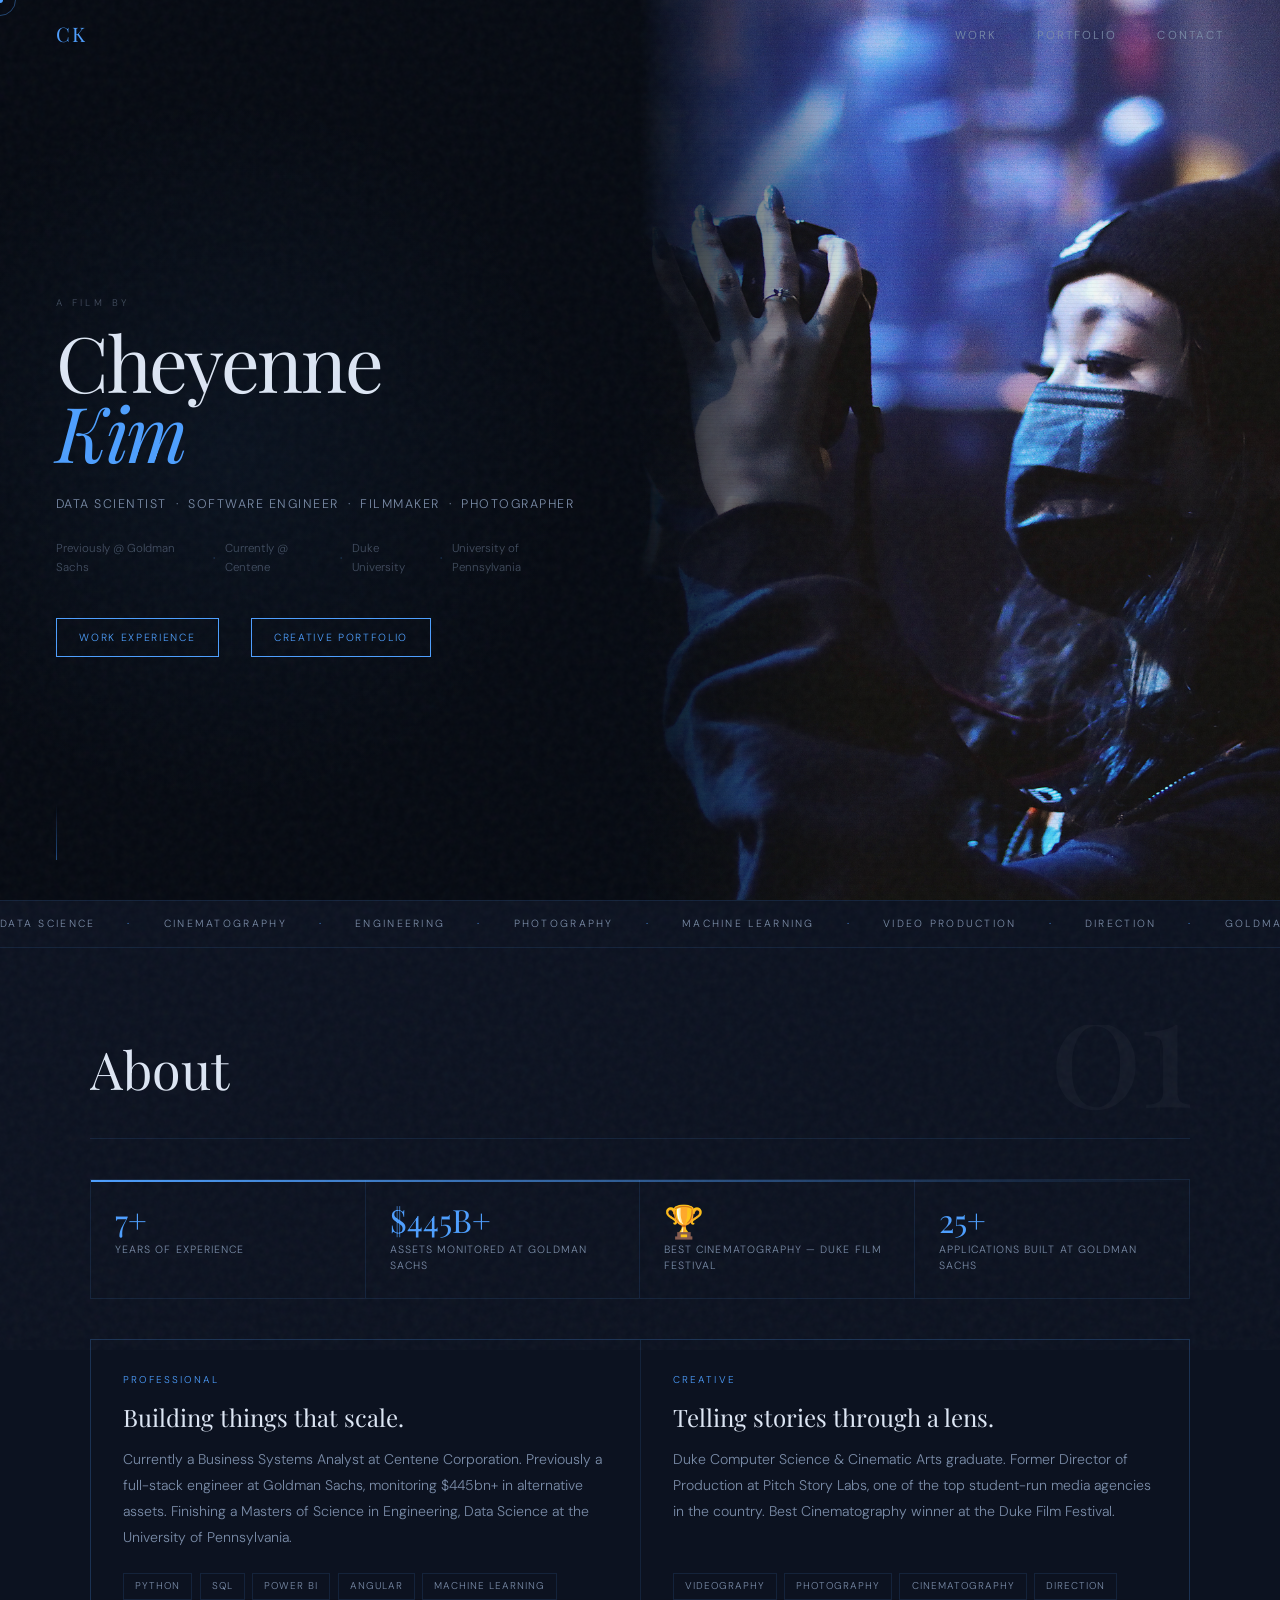
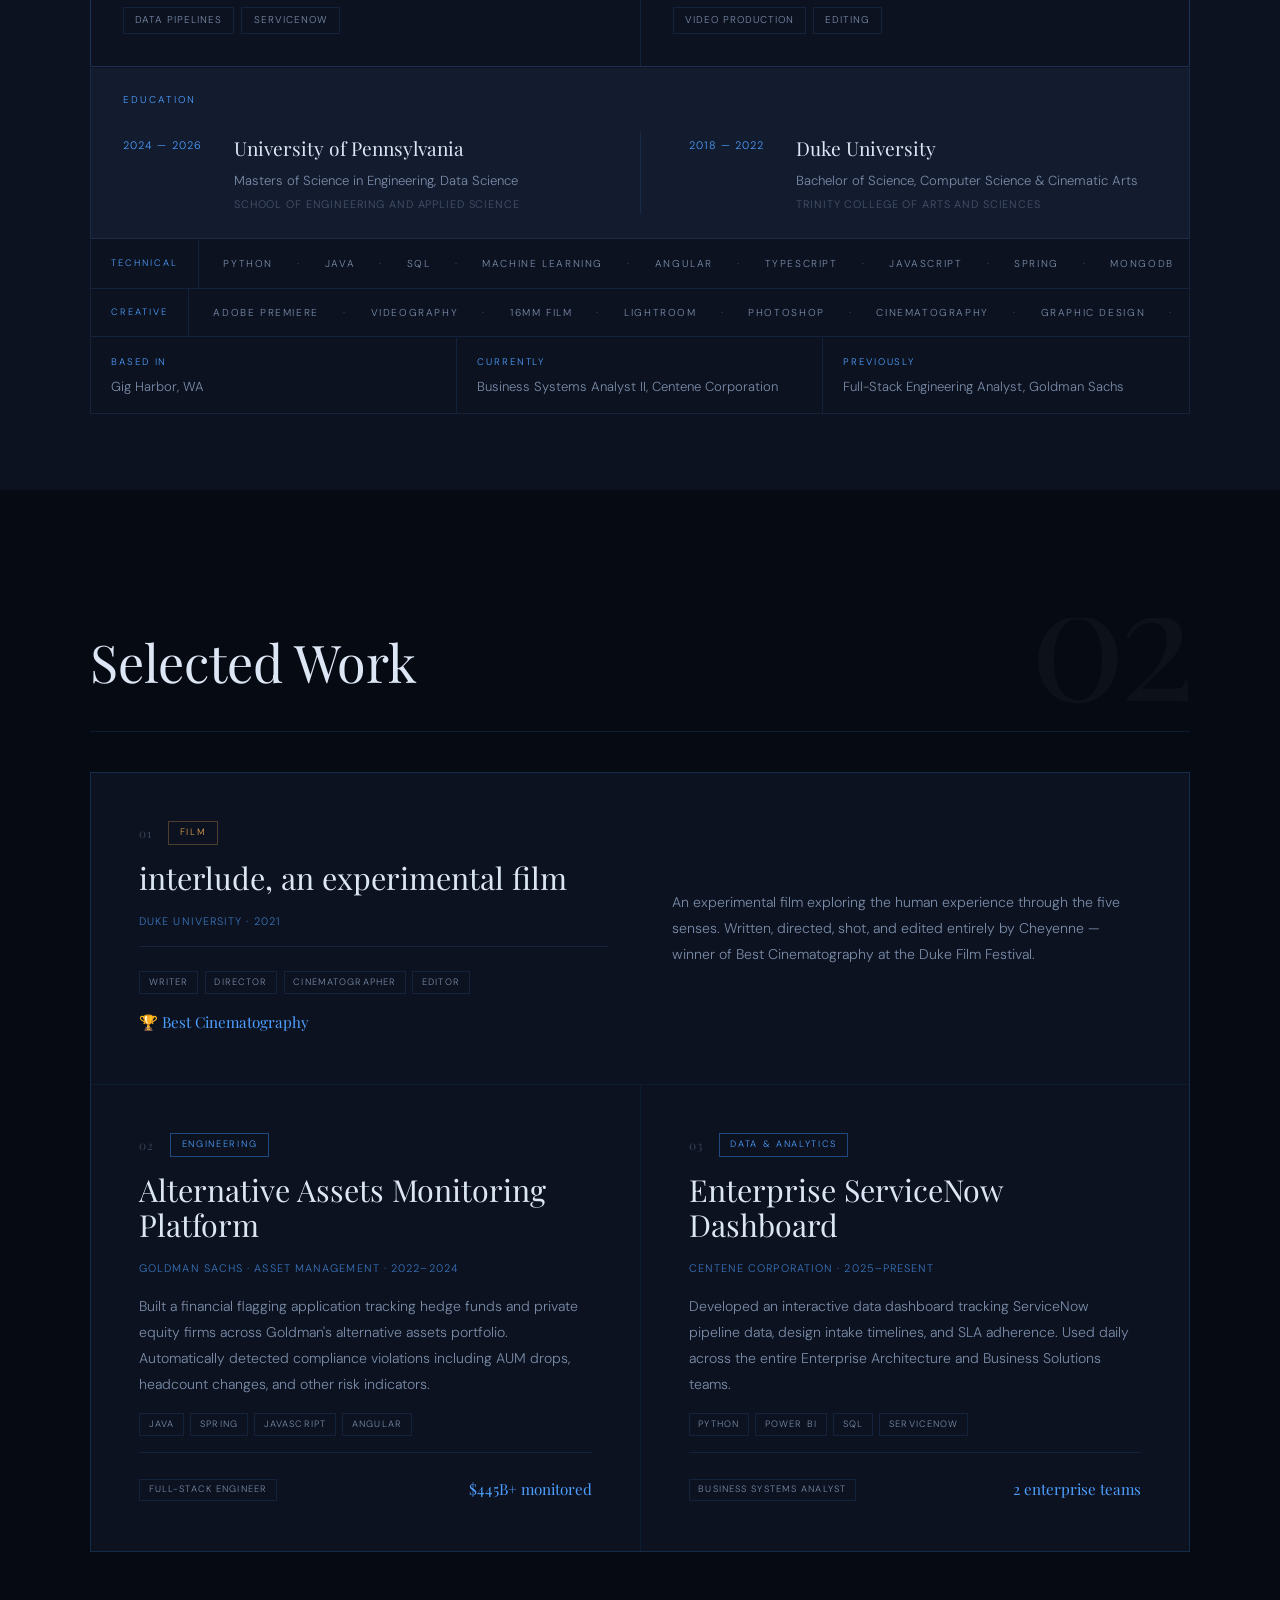
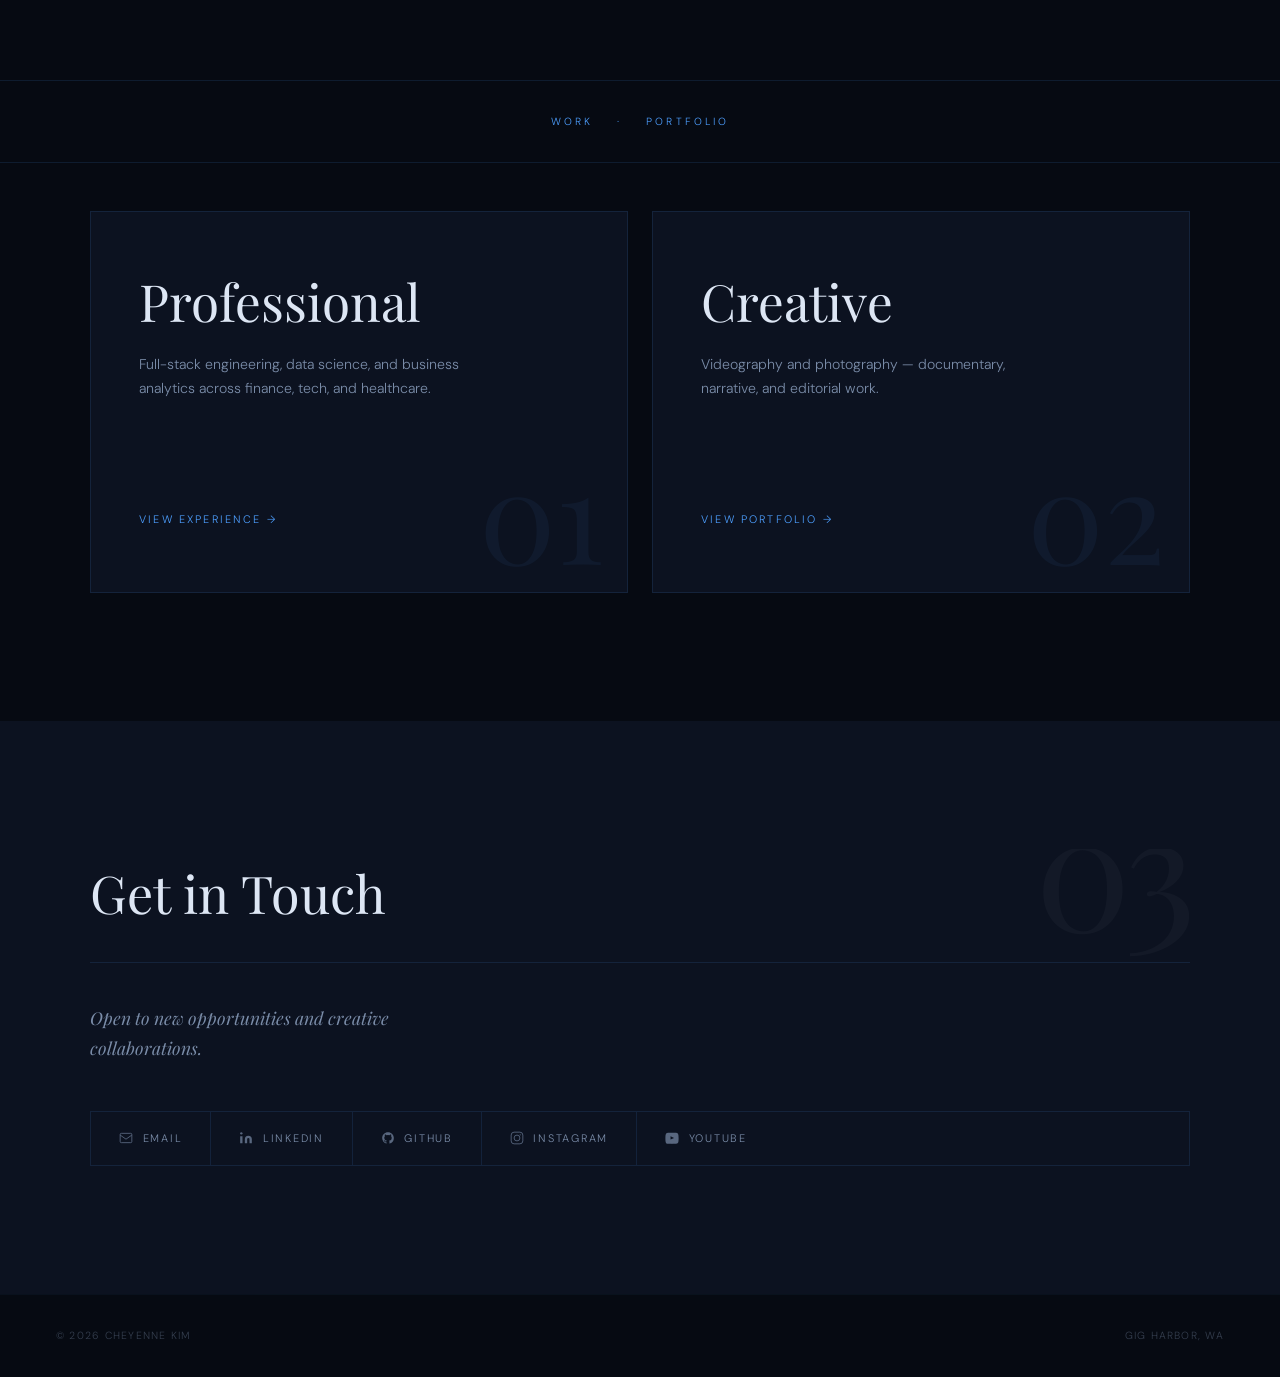
==== commit 9a6b93d8: "Compact about section and replace skills grid with scrolling marquees - Reduce stats padding, font s" ====
--- a/index.html
+++ b/index.html
@@ -168,43 +168,67 @@
       </div>
 
       <!-- Skills -->
-      <div class="skills-panels">
-
-        <div class="skills-panel">
-          <p class="skills-panel-label">Technical</p>
-          <div class="skills-tags">
-            <span class="skill primary">Python</span>
-            <span class="skill primary">Java</span>
-            <span class="skill primary">SQL</span>
-            <span class="skill primary">Machine Learning</span>
-            <span class="skill primary">Angular</span>
-            <span class="skill primary">TypeScript</span>
-            <span class="skill">JavaScript</span>
-            <span class="skill">Spring</span>
-            <span class="skill">MongoDB</span>
-            <span class="skill">Power BI</span>
-            <span class="skill">R</span>
-            <span class="skill">Tableau</span>
-            <span class="skill">DAX</span>
-            <span class="skill">ServiceNow</span>
-            <span class="skill">Data Pipelines</span>
-          </div>
-        </div>
-
-        <div class="skills-divider"></div>
-
-        <div class="skills-panel">
-          <p class="skills-panel-label">Creative</p>
-          <div class="skills-tags">
-            <span class="skill primary">Adobe Premiere</span>
-            <span class="skill primary">Videography</span>
-            <span class="skill primary">16mm Film</span>
-            <span class="skill">Lightroom</span>
-            <span class="skill">Photoshop</span>
-            <span class="skill">Graphic Design</span>
-          </div>
-        </div>
-
+      <div class="skills-marquee-wrap">
+        <div class="skills-marquee-row">
+          <span class="skills-marquee-label">Technical</span>
+          <div class="skills-marquee-track">
+            <span>Python</span><span class="skills-dot">·</span>
+            <span>Java</span><span class="skills-dot">·</span>
+            <span>SQL</span><span class="skills-dot">·</span>
+            <span>Machine Learning</span><span class="skills-dot">·</span>
+            <span>Angular</span><span class="skills-dot">·</span>
+            <span>TypeScript</span><span class="skills-dot">·</span>
+            <span>JavaScript</span><span class="skills-dot">·</span>
+            <span>Spring</span><span class="skills-dot">·</span>
+            <span>MongoDB</span><span class="skills-dot">·</span>
+            <span>Power BI</span><span class="skills-dot">·</span>
+            <span>R</span><span class="skills-dot">·</span>
+            <span>Tableau</span><span class="skills-dot">·</span>
+            <span>DAX</span><span class="skills-dot">·</span>
+            <span>ServiceNow</span><span class="skills-dot">·</span>
+            <span>Data Pipelines</span><span class="skills-dot">·</span>
+            <!-- duplicate for seamless loop -->
+            <span>Python</span><span class="skills-dot">·</span>
+            <span>Java</span><span class="skills-dot">·</span>
+            <span>SQL</span><span class="skills-dot">·</span>
+            <span>Machine Learning</span><span class="skills-dot">·</span>
+            <span>Angular</span><span class="skills-dot">·</span>
+            <span>TypeScript</span><span class="skills-dot">·</span>
+            <span>JavaScript</span><span class="skills-dot">·</span>
+            <span>Spring</span><span class="skills-dot">·</span>
+            <span>MongoDB</span><span class="skills-dot">·</span>
+            <span>Power BI</span><span class="skills-dot">·</span>
+            <span>R</span><span class="skills-dot">·</span>
+            <span>Tableau</span><span class="skills-dot">·</span>
+            <span>DAX</span><span class="skills-dot">·</span>
+            <span>ServiceNow</span><span class="skills-dot">·</span>
+            <span>Data Pipelines</span><span class="skills-dot">·</span>
+          </div>
+        </div>
+        <div class="skills-marquee-row skills-marquee-row--reverse">
+          <span class="skills-marquee-label">Creative</span>
+          <div class="skills-marquee-track skills-marquee-track--reverse">
+            <span>Adobe Premiere</span><span class="skills-dot">·</span>
+            <span>Videography</span><span class="skills-dot">·</span>
+            <span>16mm Film</span><span class="skills-dot">·</span>
+            <span>Lightroom</span><span class="skills-dot">·</span>
+            <span>Photoshop</span><span class="skills-dot">·</span>
+            <span>Cinematography</span><span class="skills-dot">·</span>
+            <span>Graphic Design</span><span class="skills-dot">·</span>
+            <span>Color Grading</span><span class="skills-dot">·</span>
+            <span>Photography</span><span class="skills-dot">·</span>
+            <!-- duplicate for seamless loop -->
+            <span>Adobe Premiere</span><span class="skills-dot">·</span>
+            <span>Videography</span><span class="skills-dot">·</span>
+            <span>16mm Film</span><span class="skills-dot">·</span>
+            <span>Lightroom</span><span class="skills-dot">·</span>
+            <span>Photoshop</span><span class="skills-dot">·</span>
+            <span>Cinematography</span><span class="skills-dot">·</span>
+            <span>Graphic Design</span><span class="skills-dot">·</span>
+            <span>Color Grading</span><span class="skills-dot">·</span>
+            <span>Photography</span><span class="skills-dot">·</span>
+          </div>
+        </div>
       </div>
 
       <!-- Meta row -->
--- a/styles.css
+++ b/styles.css
@@ -503,7 +503,7 @@
 
 .section-header {
   position: relative;
-  margin-bottom: 4.5rem;
+  margin-bottom: 2.5rem;
   padding-bottom: 1.5rem;
   border-bottom: 1px solid var(--border);
   overflow: hidden;
@@ -548,7 +548,7 @@
 /* ============================================================
    ABOUT SECTION
    ============================================================ */
-#about { background: var(--bg-2); }
+#about { background: var(--bg-2); padding-top: clamp(3rem, 6vw, 5.5rem); padding-bottom: clamp(3rem, 6vw, 5.5rem); }
 
 /* Bold stacked intro lines */
 .about-hero-text {
@@ -577,7 +577,7 @@
   display: grid;
   grid-template-columns: repeat(4, 1fr);
   border: 1px solid var(--border);
-  margin-bottom: 5rem;
+  margin-bottom: 2.5rem;
   position: relative;
 }
 
@@ -590,11 +590,11 @@
 }
 
 .about-stat {
-  padding: 2.5rem 2rem;
+  padding: 1.5rem 1.5rem;
   border-right: 1px solid var(--border);
   display: flex;
   flex-direction: column;
-  gap: 0.6rem;
+  gap: 0.4rem;
   transition: background 0.3s;
 }
 
@@ -603,7 +603,7 @@
 
 .about-stat-value {
   font-family: var(--font-serif);
-  font-size: clamp(1.6rem, 3vw, 2.5rem);
+  font-size: clamp(1.3rem, 2.5vw, 2rem);
   color: var(--gold);
   line-height: 1;
 }
@@ -627,10 +627,10 @@
 
 .about-panel {
   background: var(--bg-2);
-  padding: 3rem;
+  padding: 2rem;
   display: flex;
   flex-direction: column;
-  gap: 1.25rem;
+  gap: 0.9rem;
   transition: background 0.3s;
 }
 
@@ -645,7 +645,7 @@
 
 .about-panel-heading {
   font-family: var(--font-serif);
-  font-size: clamp(1.3rem, 2.5vw, 1.9rem);
+  font-size: clamp(1.1rem, 2vw, 1.5rem);
   font-weight: 400;
   line-height: 1.2;
 }
@@ -683,7 +683,7 @@
 .about-education {
   border: 1px solid var(--border);
   border-top: none;
-  padding: 2.5rem 3rem;
+  padding: 1.5rem 2rem;
   background: var(--bg-3);
   margin-bottom: 1px;
 }
@@ -802,8 +802,8 @@
 .about-meta-item {
   display: flex;
   flex-direction: column;
-  gap: 0.4rem;
-  padding: 1.5rem;
+  gap: 0.3rem;
+  padding: 1rem 1.25rem;
   border-right: 1px solid var(--border);
 }
 
@@ -964,67 +964,82 @@
 
 
 /* ============================================================
-   SKILLS
-   ============================================================ */
-.skills-panels {
-  display: grid;
-  grid-template-columns: 1fr auto 1fr;
-  gap: 4rem;
-  align-items: start;
+   SKILLS MARQUEE
+   ============================================================ */
+.skills-marquee-wrap {
   border: 1px solid var(--border);
   border-top: none;
-  padding: 2.5rem 3rem;
   background: var(--bg-2);
   margin-bottom: 1px;
-}
-
-.skills-divider {
-  width: 1px;
-  background: var(--border);
-  align-self: stretch;
-}
-
-.skills-panel-label {
-  font-size: 0.62rem;
+  overflow: hidden;
+}
+
+.skills-marquee-row {
+  display: flex;
+  align-items: center;
+  border-bottom: 1px solid var(--border);
+  padding: 0;
+  position: relative;
+  overflow: hidden;
+}
+
+.skills-marquee-row:last-child { border-bottom: none; }
+
+.skills-marquee-label {
+  font-size: 0.58rem;
   letter-spacing: 0.22em;
   text-transform: uppercase;
   color: var(--gold);
-  margin-bottom: 1.5rem;
-}
-
-.skills-tags {
-  display: flex;
-  flex-wrap: wrap;
-  gap: 0.5rem;
-}
-
-.skill {
-  font-size: 0.68rem;
-  letter-spacing: 0.1em;
-  text-transform: uppercase;
-  padding: 0.45rem 1rem;
-  border: 1px solid var(--border);
-  color: var(--cream-dim);
-  transition: border-color 0.2s, color 0.2s, background 0.2s;
-  cursor: default;
-}
-
-.skill:hover {
-  border-color: var(--gold-dim);
+  white-space: nowrap;
+  padding: 1rem 1.25rem;
+  border-right: 1px solid var(--border);
+  background: var(--bg-2);
+  position: relative;
+  z-index: 1;
+  flex-shrink: 0;
+  min-width: 6rem;
+  text-align: center;
+}
+
+.skills-marquee-track {
+  display: flex;
+  align-items: center;
+  gap: 1.5rem;
+  width: max-content;
+  animation: skills-scroll 28s linear infinite;
+  padding: 0.85rem 1.5rem;
+}
+
+.skills-marquee-track--reverse {
+  animation: skills-scroll-reverse 22s linear infinite;
+}
+
+.skills-marquee-track span {
+  font-size: 0.63rem;
+  letter-spacing: 0.16em;
+  text-transform: uppercase;
+  color: var(--cream-dim);
+  white-space: nowrap;
+  transition: color 0.2s;
+}
+
+.skills-marquee-track span:not(.skills-dot):hover {
   color: var(--cream);
-  background: var(--bg-3);
-}
-
-.skill.primary {
-  border-color: var(--gold-dim);
-  color: var(--cream);
-  font-size: 0.72rem;
-  padding: 0.5rem 1.1rem;
-}
-
-.skill.primary:hover {
-  border-color: var(--gold);
-  background: rgba(77,159,255,0.06);
+}
+
+.skills-dot {
+  color: var(--gold) !important;
+  opacity: 0.5;
+}
+
+@keyframes skills-scroll {
+  from { transform: translateX(0); }
+  to   { transform: translateX(-50%); }
+}
+
+@keyframes skills-scroll-reverse {
+  from { transform: translateX(-50%); }
+  to   { transform: translateX(0); }
 }
 
 .selected-tech {
@@ -1704,8 +1719,7 @@
   .selected-card { padding: 2rem; }
 
   /* Skills */
-  .skills-panels { grid-template-columns: 1fr; gap: 2rem; padding: 2rem; }
-  .skills-divider { width: 100%; height: 1px; }
+  .skills-marquee-label { min-width: 5rem; padding: 0.85rem 0.75rem; }
 
   /* Education */
   .about-education { padding: 2rem; }
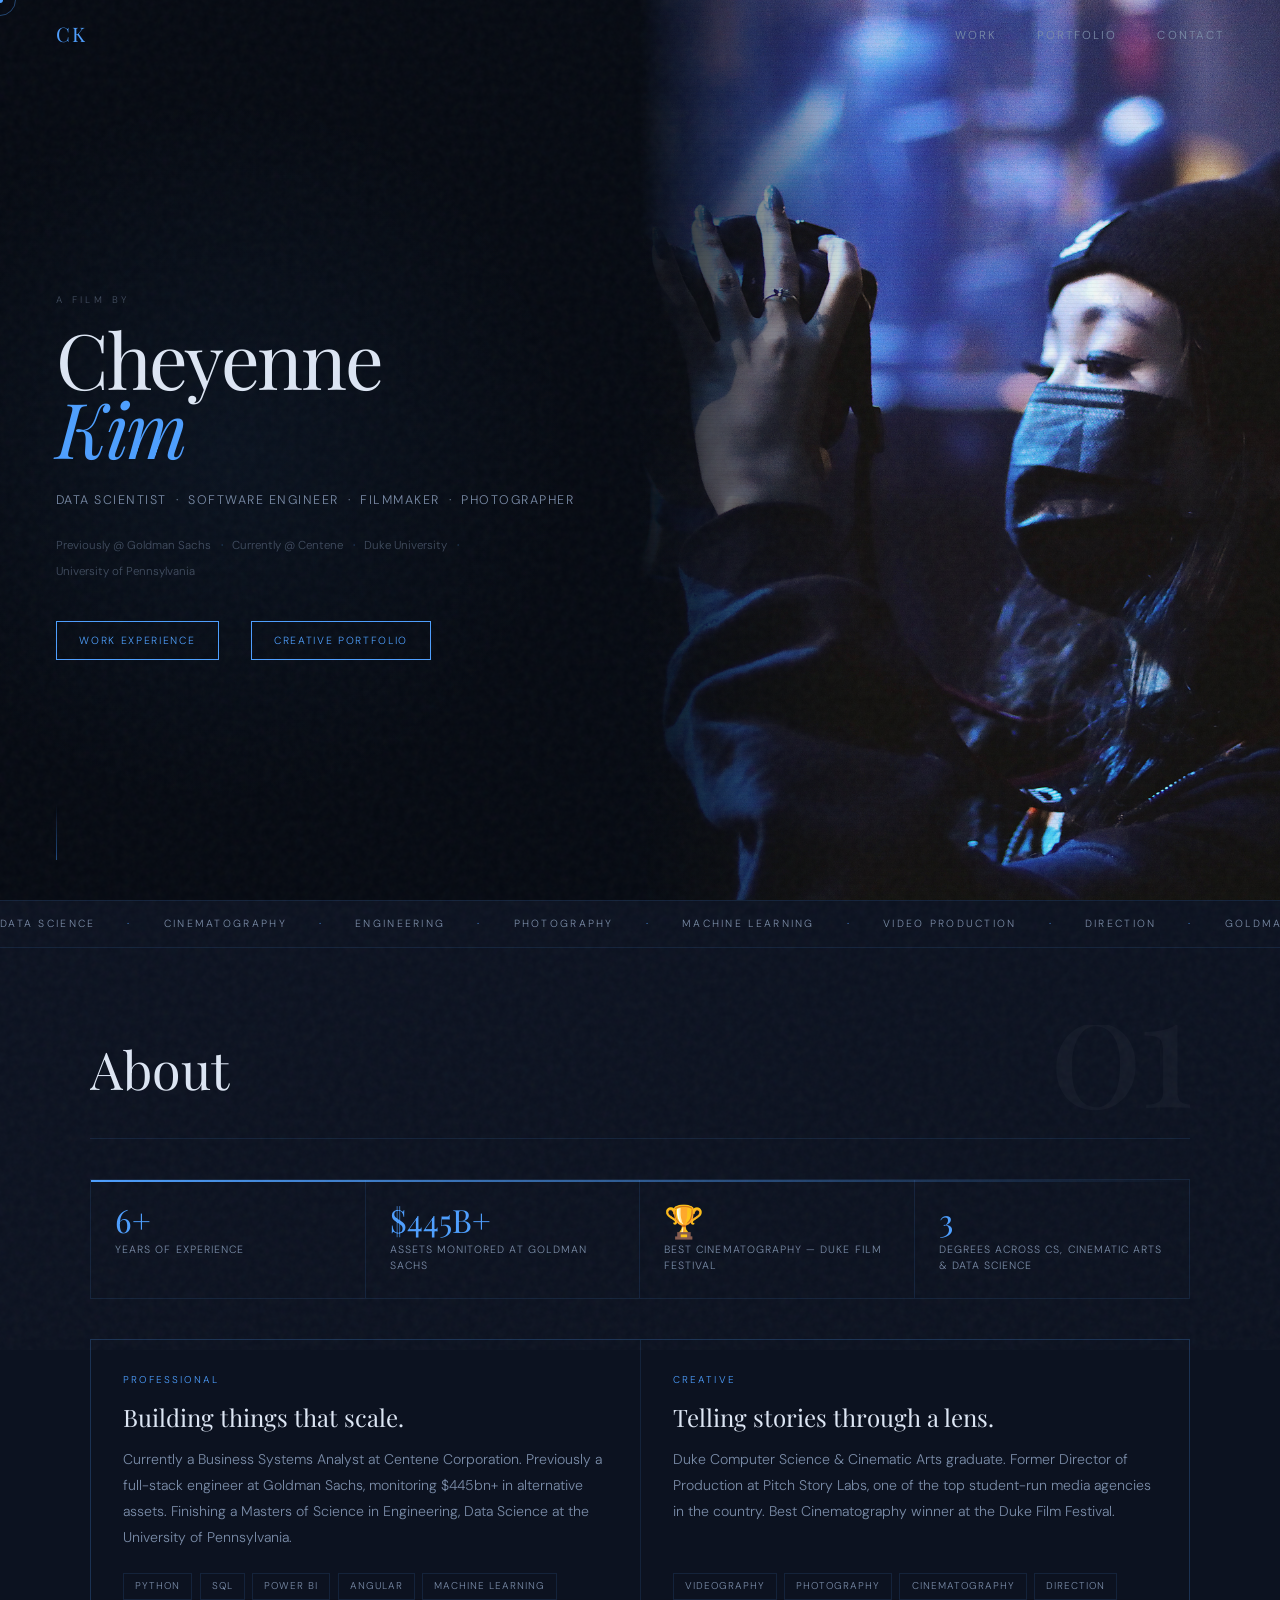
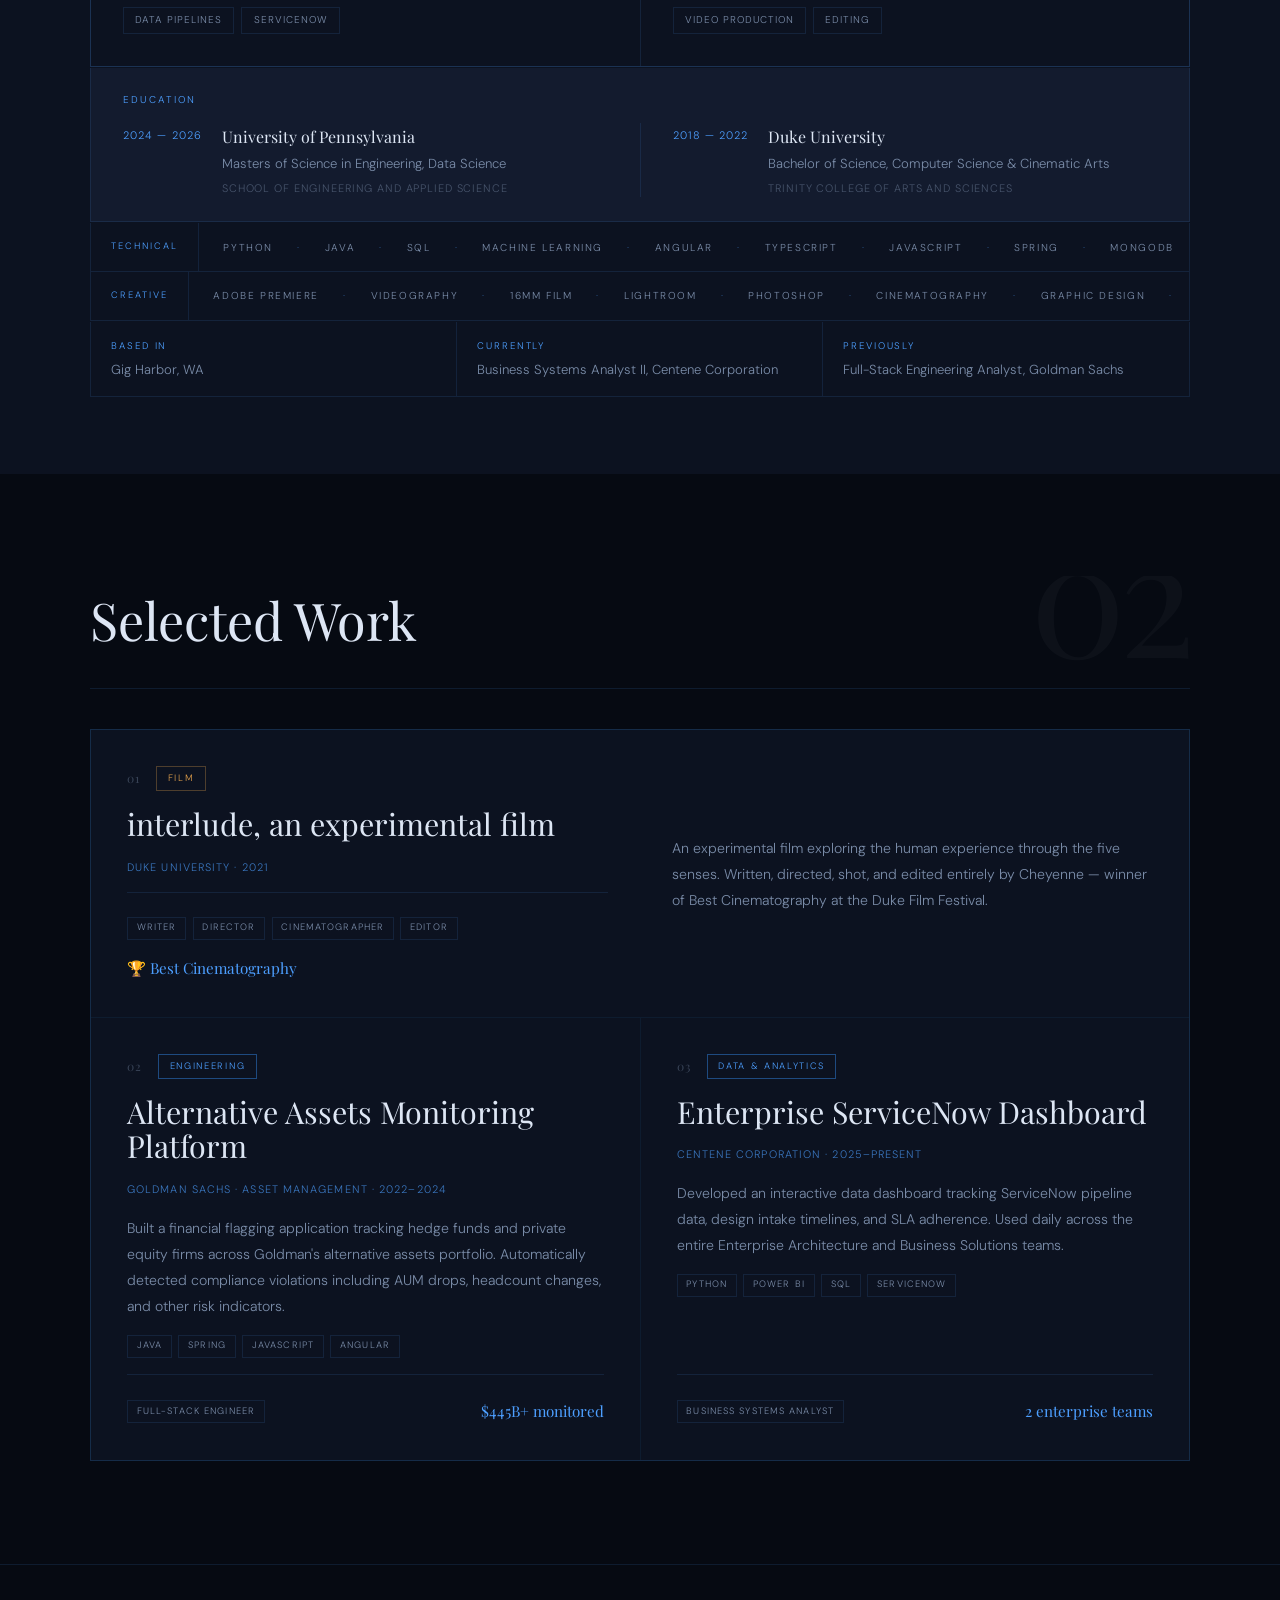
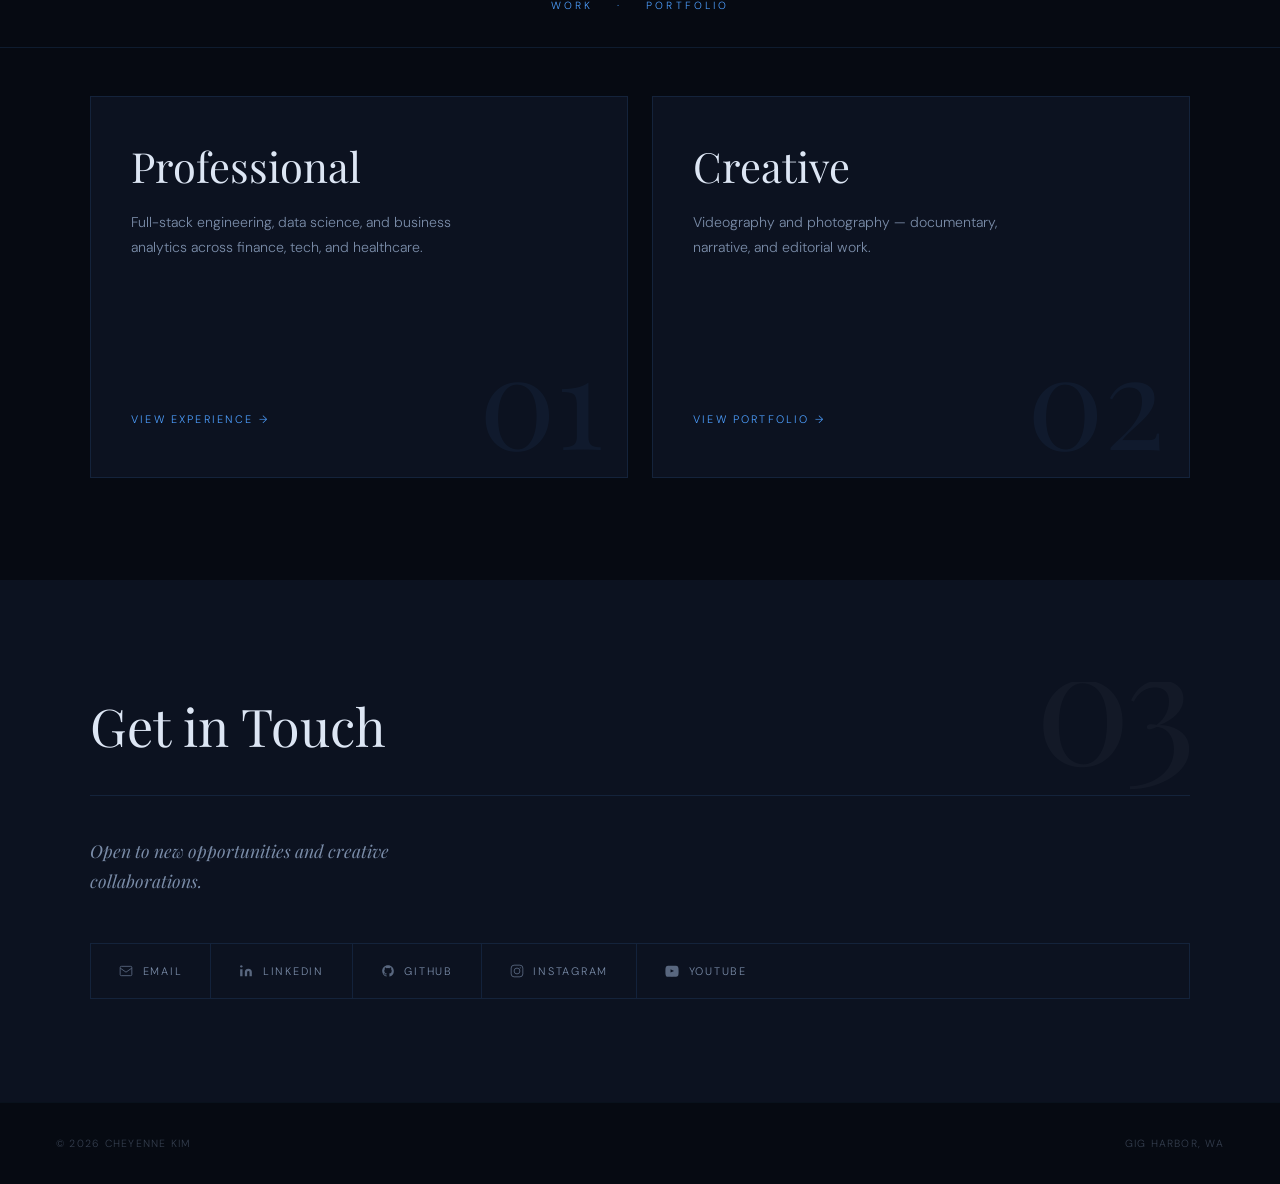
==== commit a41f476d: "Replace 25+ apps stat with 3 degrees stat Co-Authored-By: Claude Sonnet 4.6 <noreply@anthropic.com>" ====
--- a/index.html
+++ b/index.html
@@ -114,8 +114,8 @@
           <span class="about-stat-label">Best Cinematography — Duke Film Festival</span>
         </div>
         <div class="about-stat">
-          <span class="about-stat-value" data-count="25" data-suffix="+">25+</span>
-          <span class="about-stat-label">Applications built at Goldman Sachs</span>
+          <span class="about-stat-value">3</span>
+          <span class="about-stat-label">Degrees across CS, Cinematic Arts &amp; Data Science</span>
         </div>
       </div>
 
--- a/styles.css
+++ b/styles.css
@@ -340,7 +340,8 @@
 .hero-meta {
   display: flex;
   align-items: center;
-  gap: 0.6rem;
+  flex-wrap: wrap;
+  gap: 0.4rem 0.6rem;
   font-size: 0.72rem;
   color: var(--cream-dim);
   opacity: 0.5;
@@ -352,7 +353,8 @@
 .hero-cta {
   display: flex;
   align-items: center;
-  gap: 2rem;
+  flex-wrap: wrap;
+  gap: 1rem 2rem;
 }
 
 .btn--outline {
@@ -493,7 +495,7 @@
    SHARED LAYOUT
    ============================================================ */
 section {
-  padding: clamp(5rem, 10vw, 9rem) var(--gutter);
+  padding: clamp(4rem, 8vw, 7rem) var(--gutter);
 }
 
 .container {
@@ -689,7 +691,7 @@
 }
 
 .about-education > .about-panel-label {
-  margin-bottom: 1.5rem;
+  margin-bottom: 0.9rem;
 }
 
 .edu-items {
@@ -699,7 +701,7 @@
 
 .edu-item {
   display: flex;
-  gap: 2rem;
+  gap: 1.25rem;
   flex: 1;
   align-items: flex-start;
 }
@@ -707,7 +709,7 @@
 .edu-divider {
   width: 1px;
   background: var(--border);
-  margin: 0 3rem;
+  margin: 0 2rem;
   align-self: stretch;
 }
 
@@ -721,10 +723,10 @@
 
 .edu-school {
   font-family: var(--font-serif);
-  font-size: 1.2rem;
+  font-size: 1rem;
   font-weight: 400;
   color: var(--cream);
-  margin-bottom: 0.3rem;
+  margin-bottom: 0.2rem;
 }
 
 .edu-degree {
@@ -839,7 +841,7 @@
 
 .selected-card {
   background: var(--bg-2);
-  padding: 3rem;
+  padding: 2.25rem;
   display: flex;
   flex-direction: column;
   gap: 1rem;
@@ -1123,7 +1125,7 @@
 .overview-card:hover::after { transform: scaleY(1); }
 
 .overview-card-inner {
-  padding: 4rem 3rem;
+  padding: 3rem 2.5rem;
   display: flex;
   flex-direction: column;
   gap: 1.5rem;
@@ -1147,7 +1149,7 @@
 
 .overview-card h3 {
   font-family: var(--font-serif);
-  font-size: clamp(2.2rem, 4vw, 3.2rem);
+  font-size: clamp(1.8rem, 3.5vw, 2.6rem);
   font-weight: 400;
   position: relative;
   line-height: 1;
@@ -1684,14 +1686,16 @@
 /* ── Large mobile ── */
 @media (max-width: 800px) {
   /* Hero — image on top, text below */
-  #hero { height: auto; min-height: 100svh; }
+  #hero { height: auto; min-height: 100vh; min-height: 100svh; }
   .hero-content {
     grid-template-columns: 1fr;
+    grid-template-rows: 45vh 1fr;
     grid-template-rows: 45svh 1fr;
   }
   .hero-image-wrap {
     position: relative;
-    height: 100%;
+    height: 45vh;
+    height: 45svh;
     opacity: 1;
     order: -1;
   }
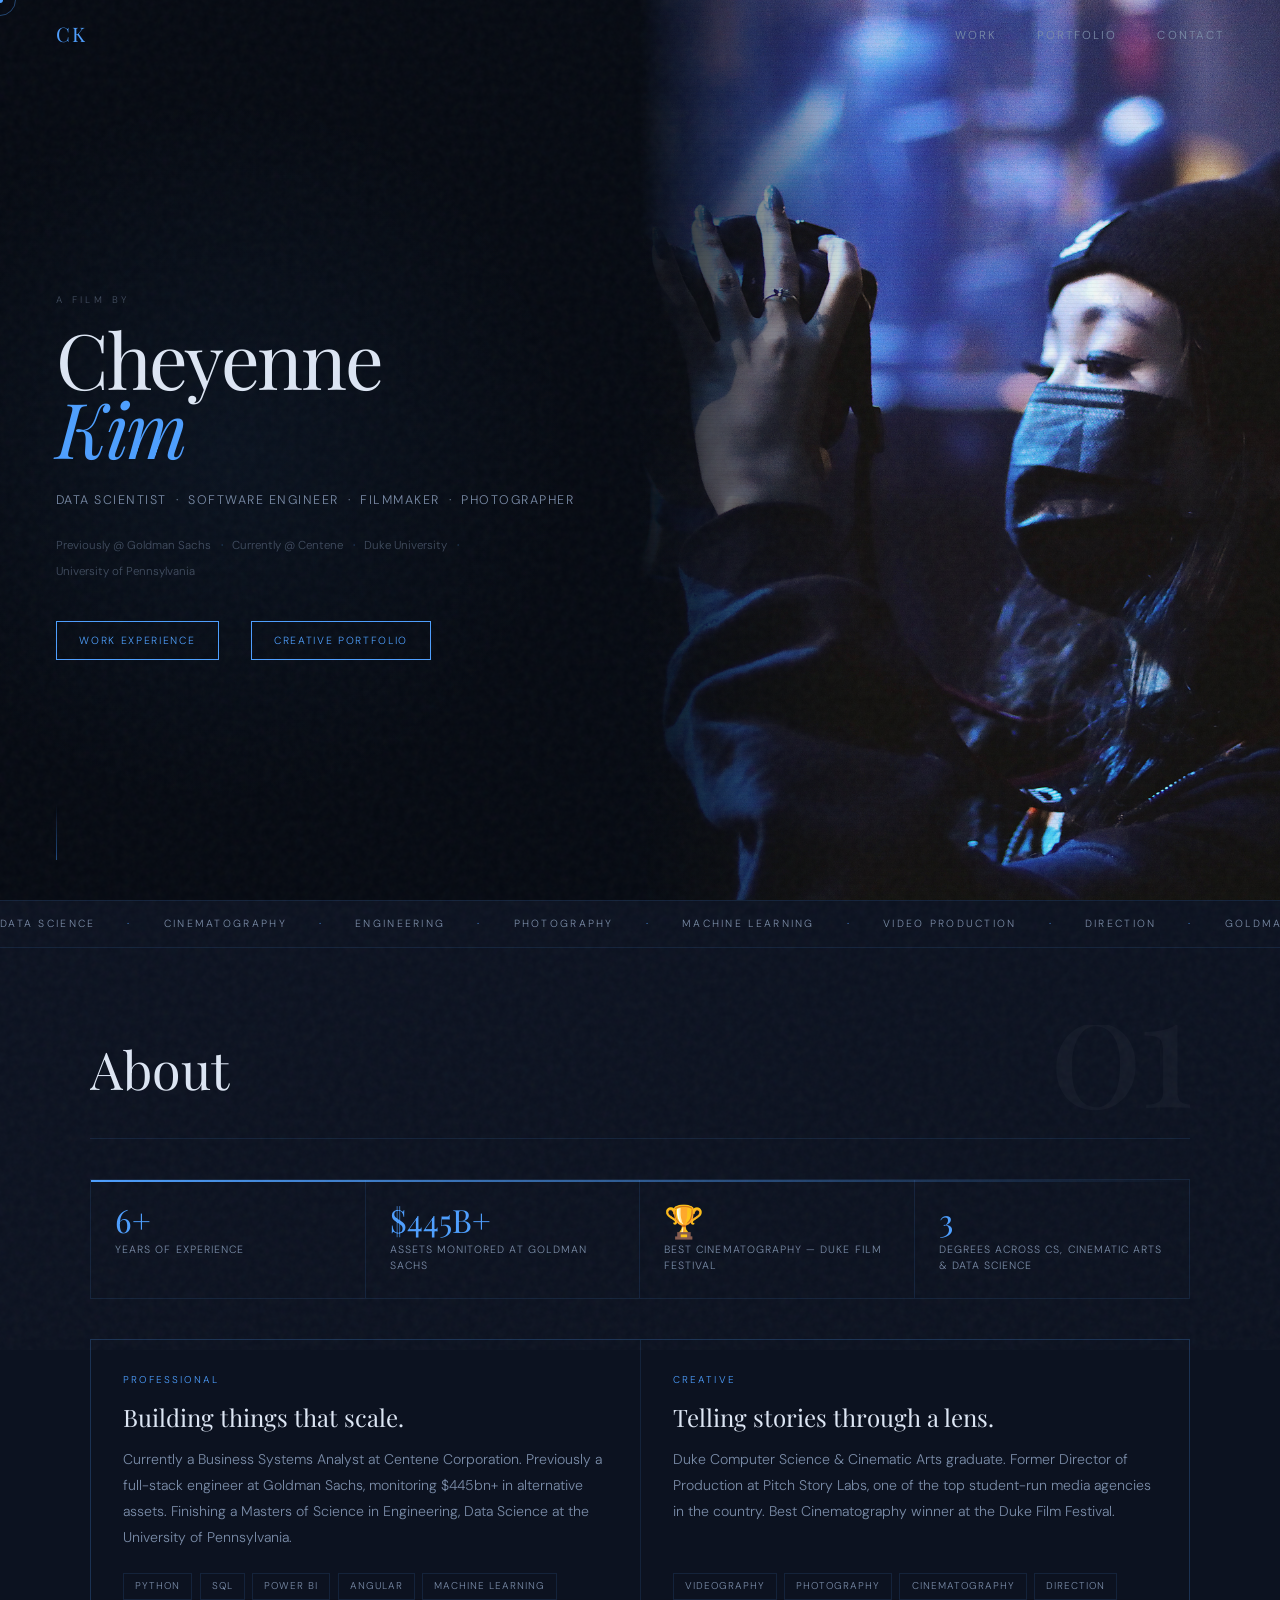
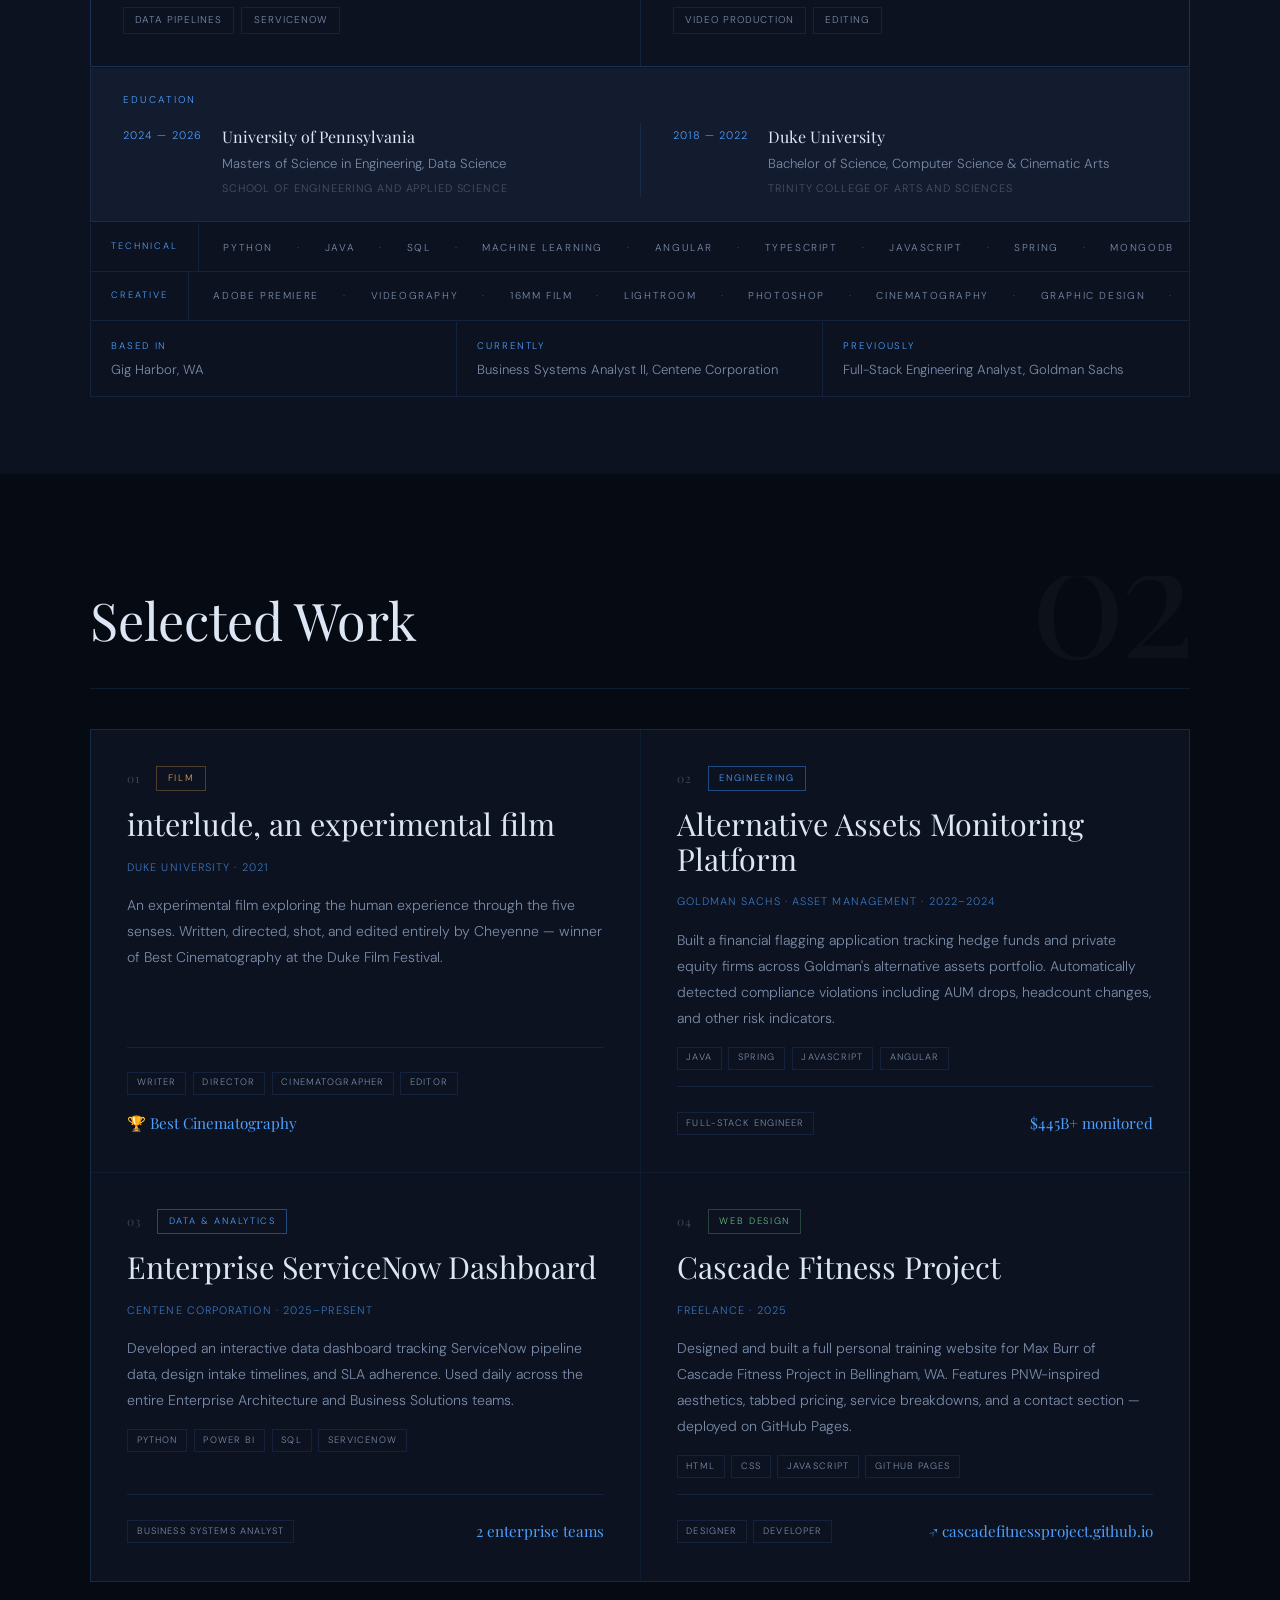
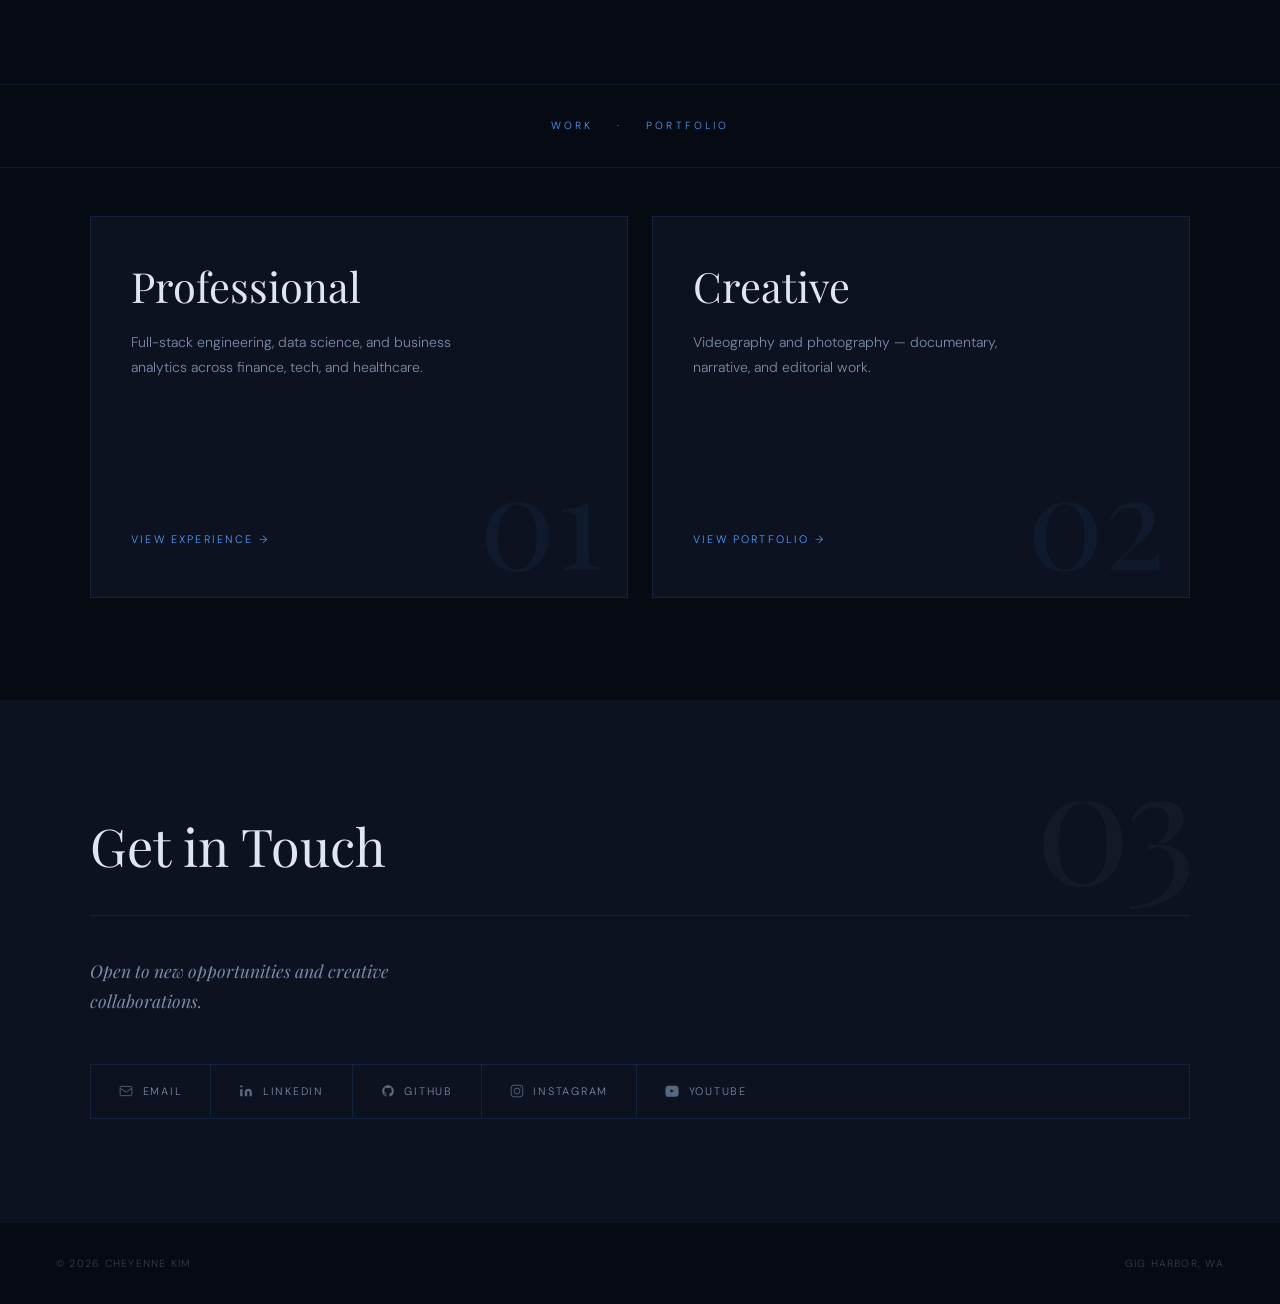
==== commit 6f8ab07c: "Add Cascade Fitness Project to Selected Work section Adds the Cascade Fitness Project as a freelance" ====
--- a/index.html
+++ b/index.html
@@ -261,7 +261,7 @@
 
       <div class="selected-grid">
 
-        <div class="selected-card selected-card--wide">
+        <div class="selected-card">
           <div class="selected-card-top">
             <span class="selected-num">01</span>
             <span class="selected-type selected-type--film">Film</span>
@@ -305,6 +305,21 @@
           </div>
         </div>
 
+        <div class="selected-card">
+          <div class="selected-card-top">
+            <span class="selected-num">04</span>
+            <span class="selected-type selected-type--web">Web Design</span>
+          </div>
+          <h3 class="selected-title">Cascade Fitness Project</h3>
+          <p class="selected-context">Freelance · 2025</p>
+          <p class="selected-desc">Designed and built a full personal training website for Max Burr of Cascade Fitness Project in Bellingham, WA. Features PNW-inspired aesthetics, tabbed pricing, service breakdowns, and a contact section — deployed on GitHub Pages.</p>
+          <ul class="selected-tech"><li>HTML</li><li>CSS</li><li>JavaScript</li><li>GitHub Pages</li></ul>
+          <div class="selected-footer">
+            <ul class="selected-roles"><li>Designer</li><li>Developer</li></ul>
+            <a href="https://cascadefitnessproject.github.io" target="_blank" rel="noopener" class="selected-stat" style="text-decoration:none;">↗ cascadefitnessproject.github.io</a>
+          </div>
+        </div>
+
       </div>
     </div>
   </section>
--- a/styles.css
+++ b/styles.css
@@ -906,6 +906,11 @@
 .selected-type--eng {
   color: var(--gold);
   border-color: var(--gold-dim);
+}
+
+.selected-type--web {
+  color: #6bba7f;
+  border-color: rgba(107, 186, 127, 0.3);
 }
 
 .selected-title {
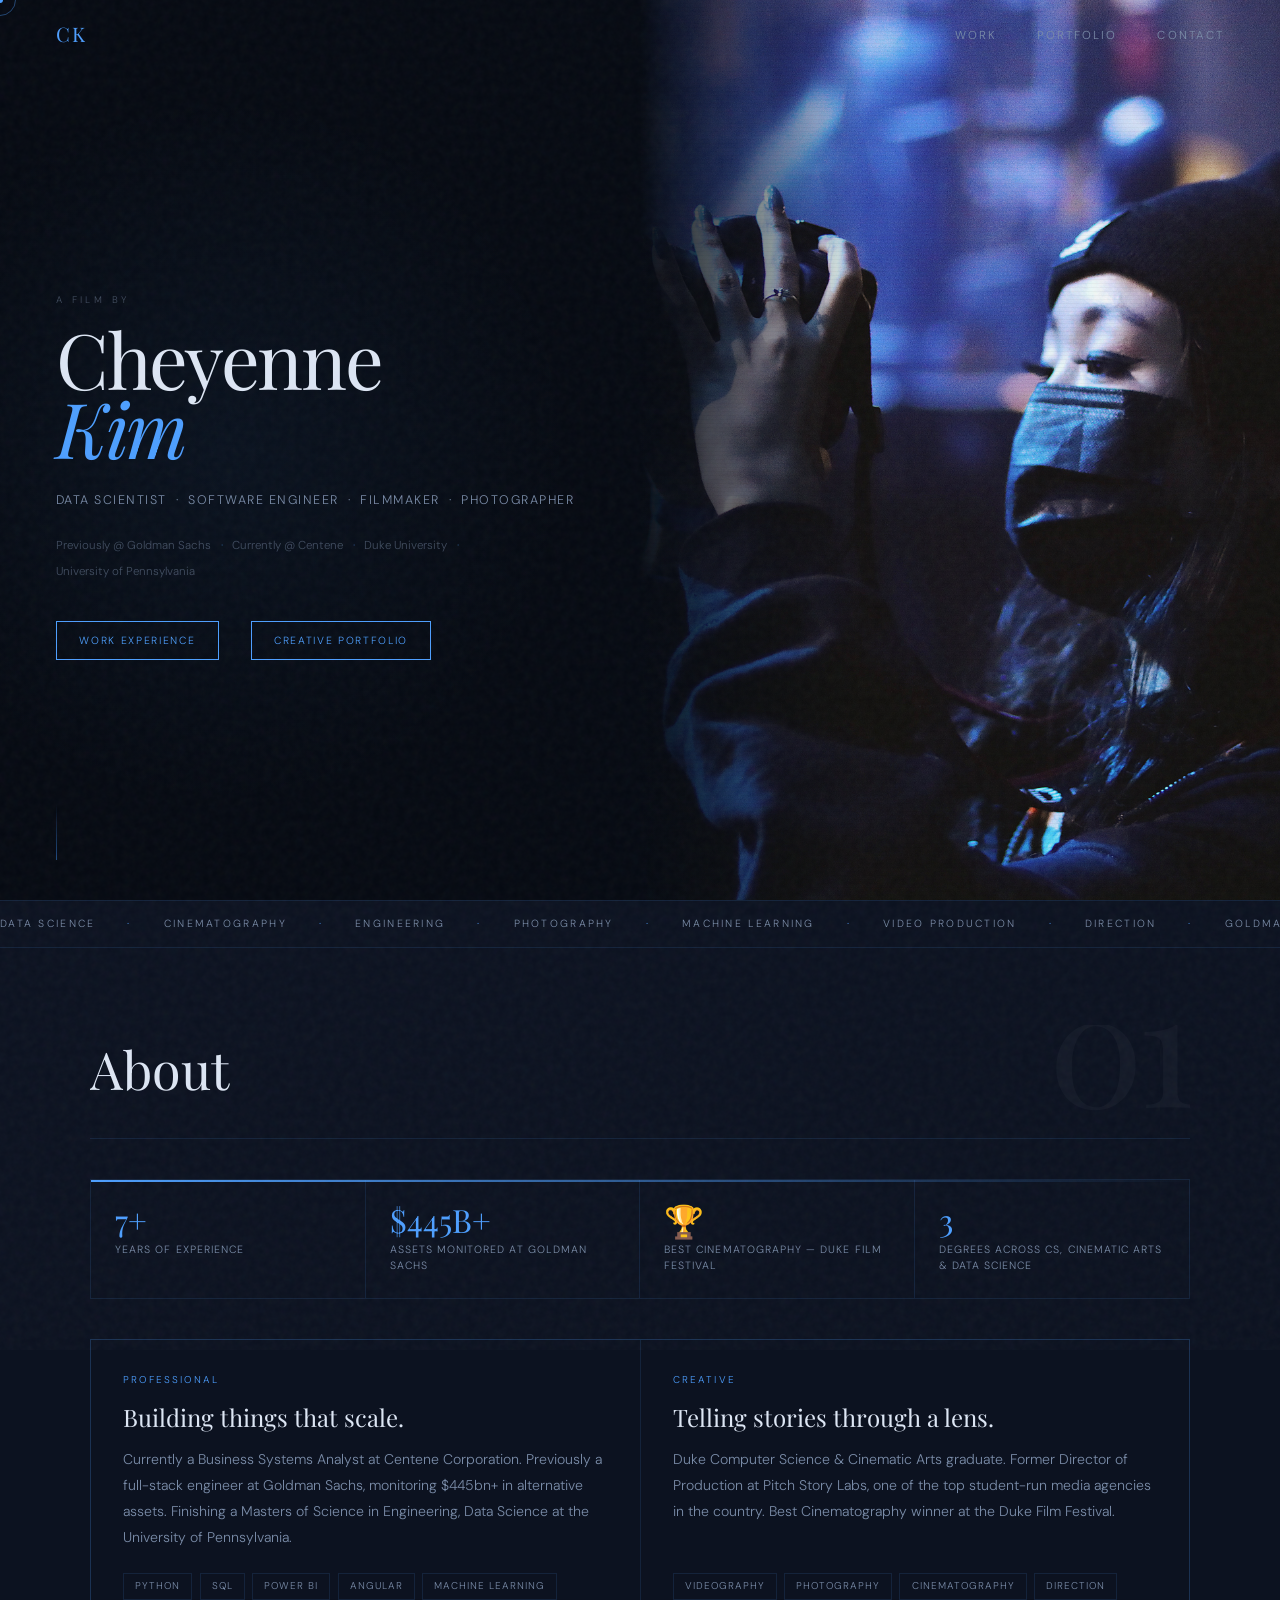
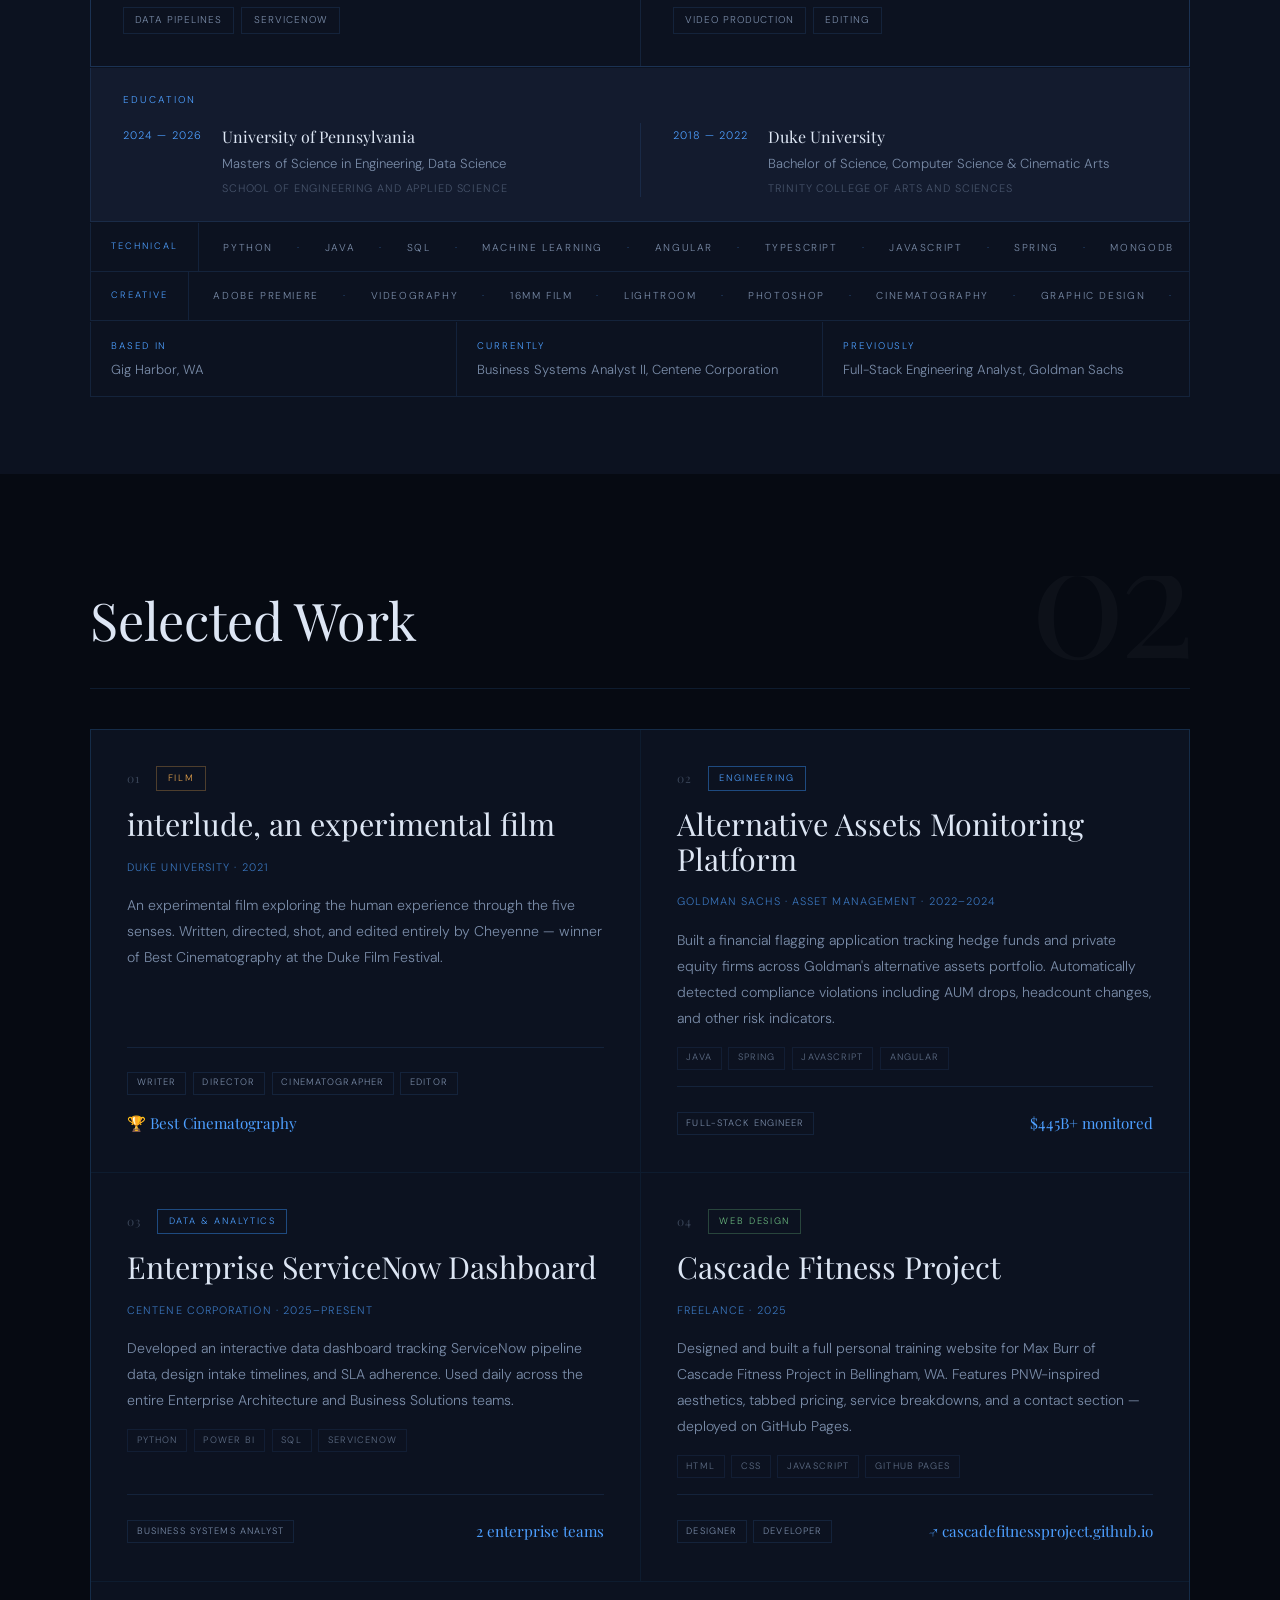
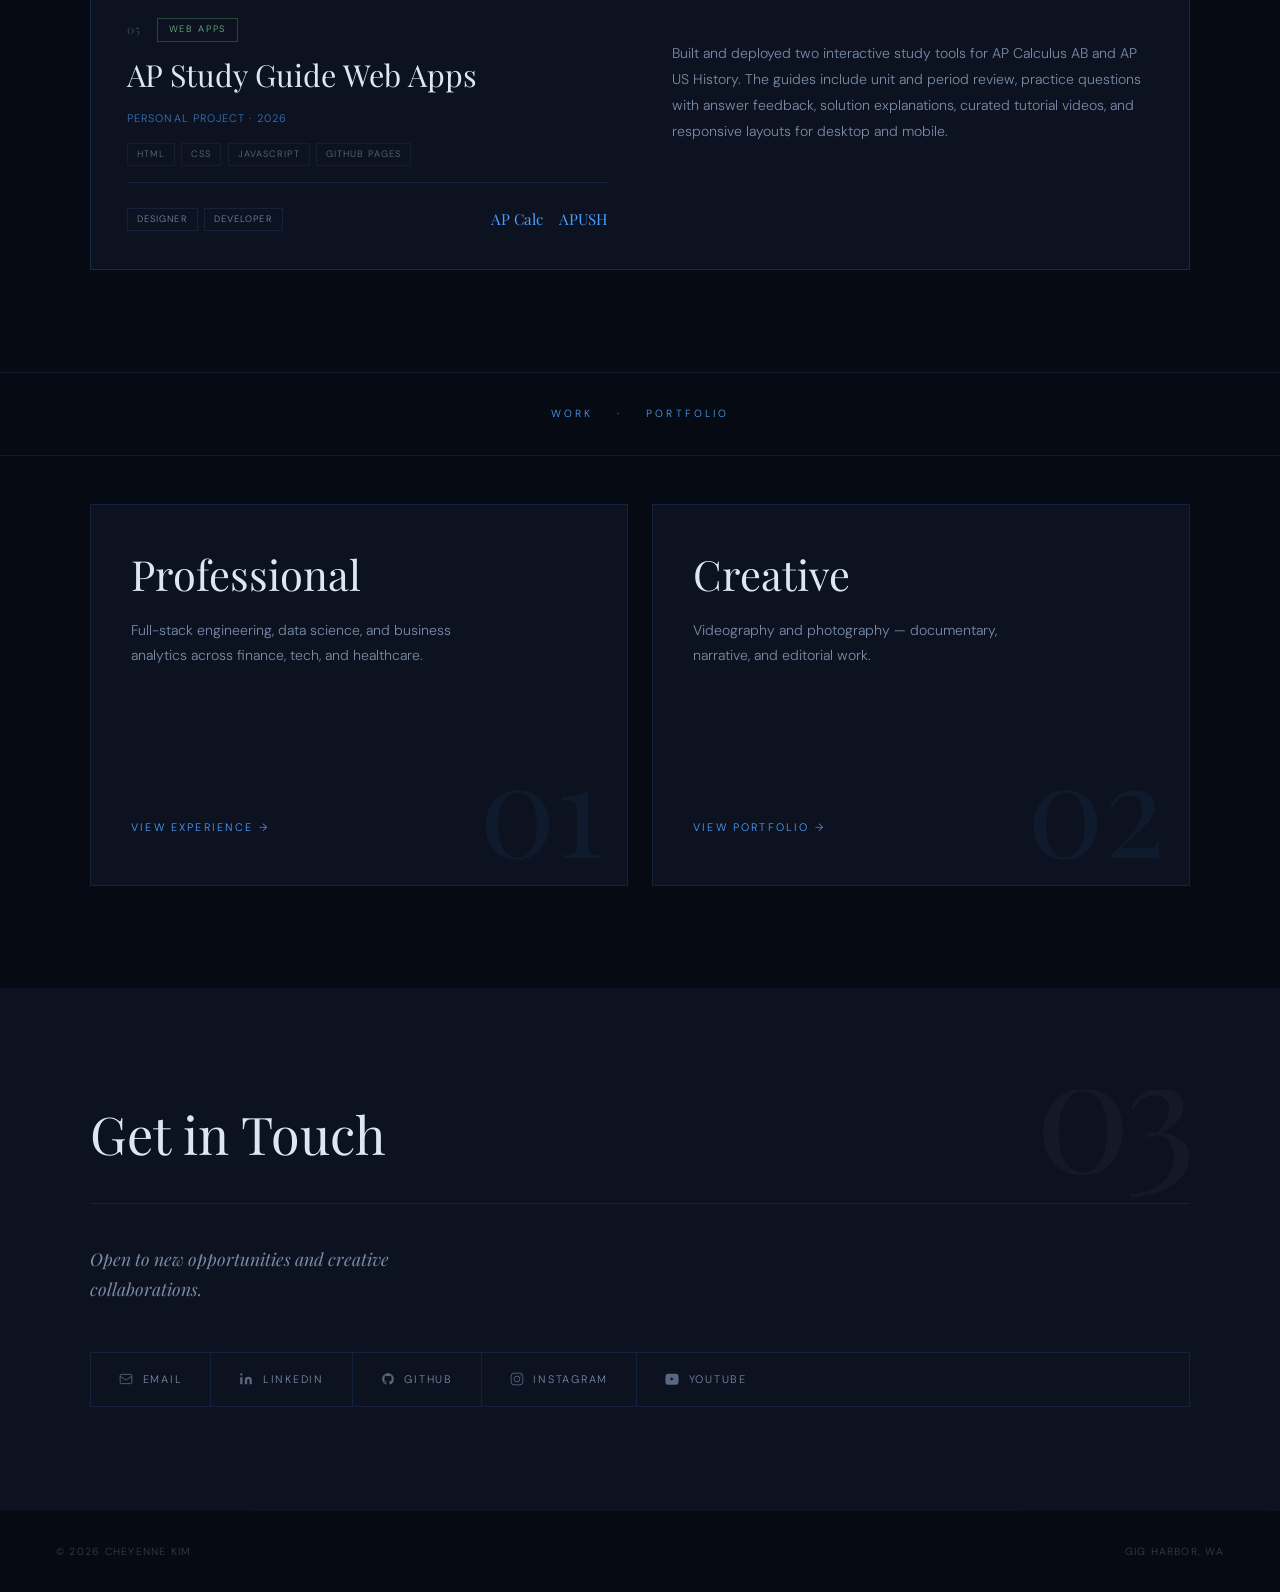
==== commit adb44a17: "Add web app projects to portfolio" ====
--- a/index.html
+++ b/index.html
@@ -320,6 +320,24 @@
           </div>
         </div>
 
+        <div class="selected-card selected-card--wide">
+          <div class="selected-card-top">
+            <span class="selected-num">05</span>
+            <span class="selected-type selected-type--web">Web Apps</span>
+          </div>
+          <h3 class="selected-title">AP Study Guide Web Apps</h3>
+          <p class="selected-context">Personal Project · 2026</p>
+          <p class="selected-desc">Built and deployed two interactive study tools for AP Calculus AB and AP US History. The guides include unit and period review, practice questions with answer feedback, solution explanations, curated tutorial videos, and responsive layouts for desktop and mobile.</p>
+          <ul class="selected-tech"><li>HTML</li><li>CSS</li><li>JavaScript</li><li>GitHub Pages</li></ul>
+          <div class="selected-footer">
+            <ul class="selected-roles"><li>Designer</li><li>Developer</li></ul>
+            <div class="selected-links">
+              <a href="https://cheyenne-kim.github.io/ap-calc-ab/ap-calc-study.html" target="_blank" rel="noopener">AP Calc</a>
+              <a href="https://cheyenne-kim.github.io/apush-study-guide/apush-study.html" target="_blank" rel="noopener">APUSH</a>
+            </div>
+          </div>
+        </div>
+
       </div>
     </div>
   </section>
--- a/styles.css
+++ b/styles.css
@@ -969,6 +969,39 @@
   white-space: nowrap;
 }
 
+.selected-tech {
+  display: flex;
+  flex-wrap: wrap;
+  gap: 0.4rem;
+  list-style: none;
+}
+
+.selected-tech li {
+  font-size: 0.58rem;
+  letter-spacing: 0.12em;
+  text-transform: uppercase;
+  color: var(--gold);
+  border: 1px solid var(--gold-dim);
+  padding: 0.15rem 0.55rem;
+  opacity: 0.75;
+}
+
+.selected-links {
+  display: flex;
+  flex-wrap: wrap;
+  gap: 1rem;
+}
+
+.selected-links a {
+  color: var(--gold);
+  font-family: var(--font-serif);
+  font-size: 0.95rem;
+  text-decoration: none;
+  white-space: nowrap;
+  transition: color 0.2s;
+}
+
+.selected-links a:hover { color: var(--cream); }
 
 /* ============================================================
    SKILLS MARQUEE
@@ -1433,6 +1466,111 @@
   color: var(--cream-dim);
   line-height: 1.7;
   max-width: 480px;
+}
+
+/* ============================================================
+   WEB PROJECTS
+   ============================================================ */
+.web-project-grid {
+  display: grid;
+  grid-template-columns: repeat(auto-fill, minmax(min(100%, 320px), 1fr));
+  gap: 2rem;
+}
+
+.web-project-card {
+  position: relative;
+  min-height: 340px;
+  padding: 2rem;
+  border: 1px solid var(--border);
+  background: var(--bg-2);
+  display: flex;
+  flex-direction: column;
+  gap: 1.1rem;
+  overflow: hidden;
+  transition: background 0.25s, transform 0.25s, border-color 0.25s;
+}
+
+.web-project-card::before {
+  content: '';
+  position: absolute;
+  top: 0;
+  left: 0;
+  width: 3px;
+  height: 100%;
+  background: var(--gold-dim);
+  transition: background 0.25s;
+}
+
+.web-project-card:hover {
+  background: var(--bg-3);
+  border-color: var(--gold-dim);
+  transform: translateY(-4px);
+}
+
+.web-project-card:hover::before { background: var(--gold); }
+
+.web-project-top {
+  display: flex;
+  justify-content: space-between;
+  gap: 1rem;
+  font-size: 0.62rem;
+  letter-spacing: 0.16em;
+  text-transform: uppercase;
+  color: var(--gold);
+}
+
+.web-project-card h2 {
+  font-family: var(--font-serif);
+  font-size: clamp(1.5rem, 2.6vw, 2.2rem);
+  line-height: 1.08;
+  font-weight: 400;
+  color: var(--cream);
+}
+
+.web-project-card p {
+  color: var(--cream-dim);
+  font-size: 0.86rem;
+  line-height: 1.75;
+}
+
+.web-project-tags {
+  display: flex;
+  flex-wrap: wrap;
+  gap: 0.45rem;
+  list-style: none;
+  margin-top: auto;
+}
+
+.web-project-tags li {
+  font-size: 0.58rem;
+  letter-spacing: 0.12em;
+  text-transform: uppercase;
+  color: var(--gold);
+  border: 1px solid var(--gold-dim);
+  padding: 0.18rem 0.6rem;
+  opacity: 0.78;
+}
+
+.web-project-links {
+  display: flex;
+  flex-wrap: wrap;
+  gap: 1rem;
+}
+
+.web-project-links a {
+  color: var(--cream);
+  font-size: 0.68rem;
+  letter-spacing: 0.16em;
+  text-transform: uppercase;
+  text-decoration: none;
+  border-bottom: 1px solid var(--gold-dim);
+  padding-bottom: 0.28rem;
+  transition: color 0.2s, border-color 0.2s;
+}
+
+.web-project-links a:hover {
+  color: var(--gold);
+  border-color: var(--gold);
 }
 
 /* ============================================================
